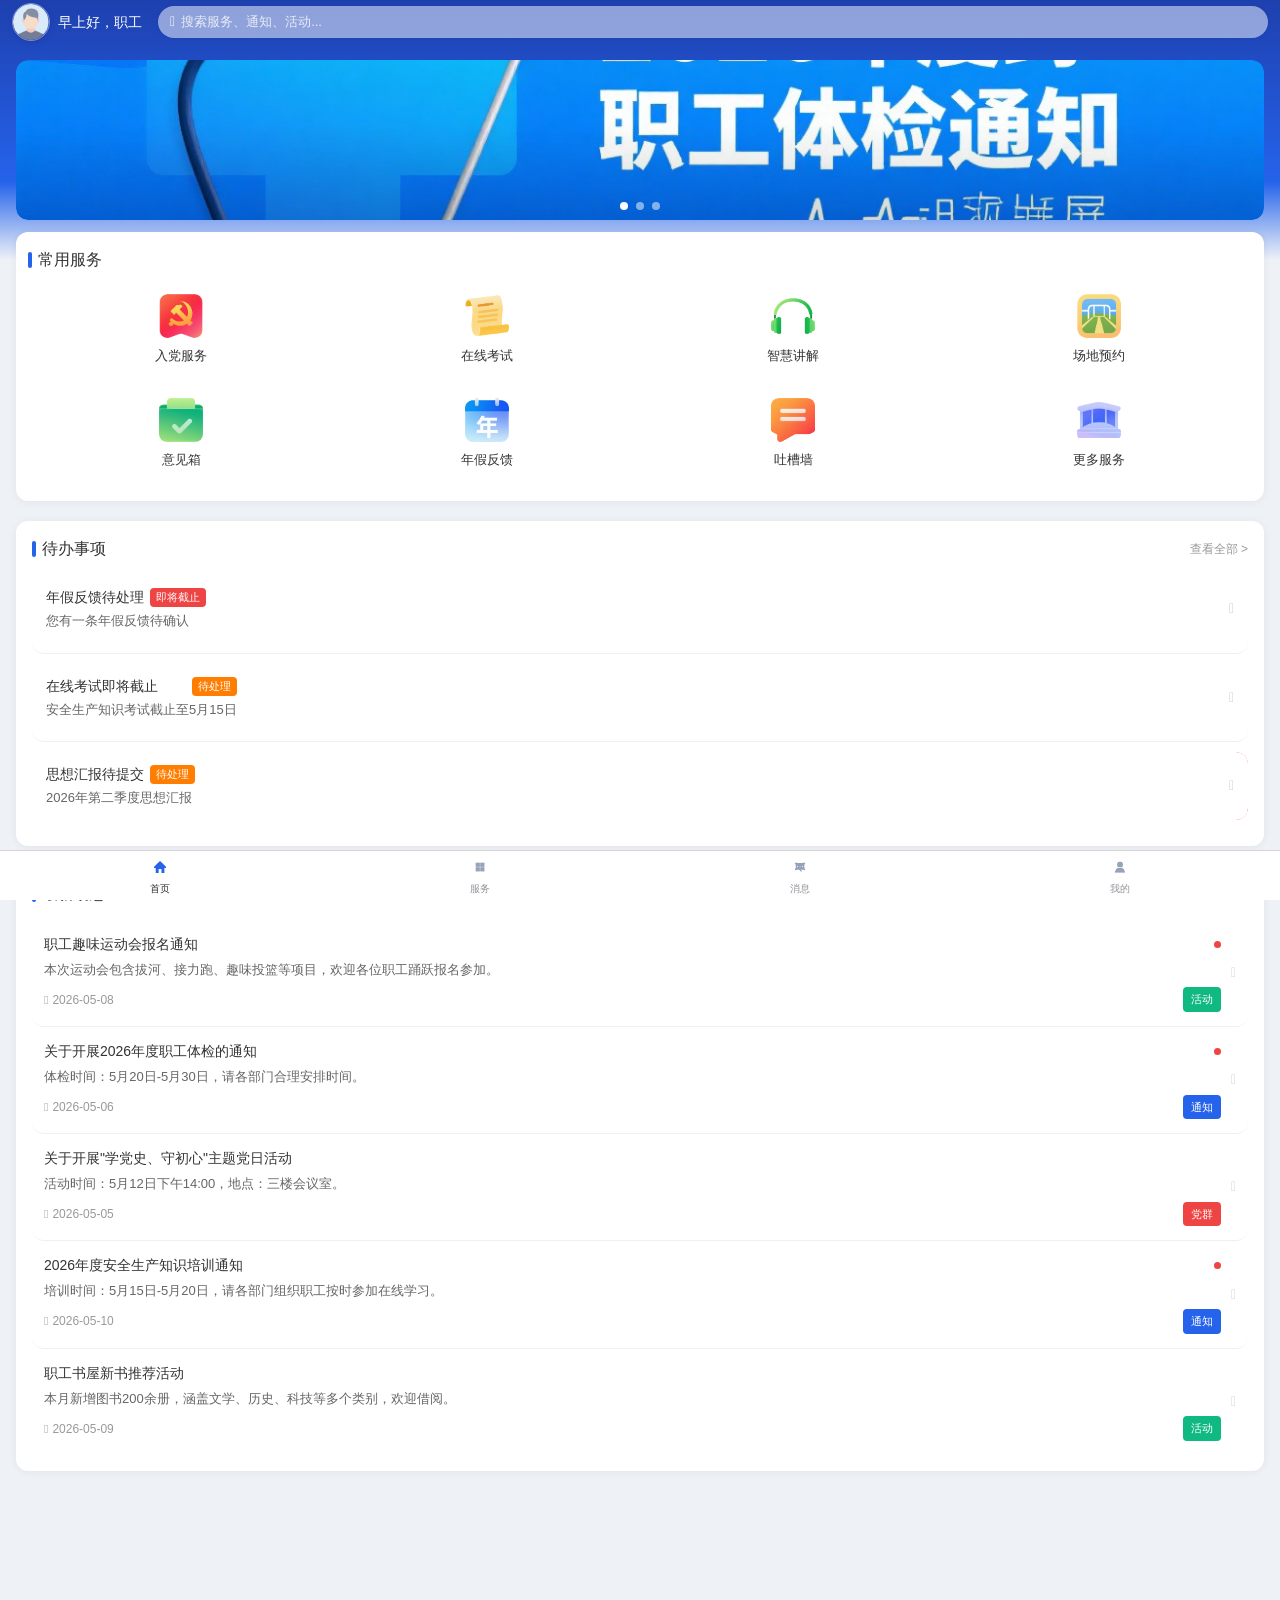
==== index.html @ 645318ae "Add files via upload" ====
<!DOCTYPE html>
<html lang="zh-CN">
  <head>
    <link rel="stylesheet" href="./assets/uni.381c2fe9.css">

    <meta charset="UTF-8" />
    <meta name="viewport" content="width=device-width, initial-scale=1.0, maximum-scale=1.0, minimum-scale=1.0, user-scalable=no, viewport-fit=cover" />
    <title>工会智慧服务</title>
    <!--preload-links-->
    <!--app-context-->
    <script type="module" crossorigin src="./assets/index-ma3lg99u.js"></script>
    <link rel="stylesheet" crossorigin href="./assets/index-DPp4kumY.css">
  </head>
  <body>
    <div id="app"><!--app-html--></div>
  </body>
</html>
---- assets/uni.381c2fe9.css ----
uni-button{position:relative;display:block;margin-left:auto;margin-right:auto;padding-left:14px;padding-right:14px;box-sizing:border-box;font-size:18px;text-align:center;text-decoration:none;line-height:2.55555556;border-radius:5px;-webkit-tap-highlight-color:transparent;overflow:hidden;color:#000;background-color:#f8f8f8;cursor:pointer}uni-button[hidden]{display:none!important}uni-button:after{content:" ";width:200%;height:200%;position:absolute;top:0;left:0;border:1px solid rgba(0,0,0,.2);transform:scale(.5);transform-origin:0 0;box-sizing:border-box;border-radius:10px}uni-button[native]{padding-left:0;padding-right:0}uni-button[native] .uni-button-cover-view-wrapper{border:inherit;border-color:inherit;border-radius:inherit;background-color:inherit}uni-button[native] .uni-button-cover-view-inner{padding-left:14px;padding-right:14px}uni-button uni-cover-view{line-height:inherit;white-space:inherit}uni-button[type=default]{color:#000;background-color:#f8f8f8}uni-button[type=primary]{color:#fff;background-color:#007aff}uni-button[type=warn]{color:#fff;background-color:#e64340}uni-button[disabled]{color:rgba(255,255,255,.6);cursor:not-allowed}uni-button[disabled][type=default],uni-button[disabled]:not([type]){color:rgba(0,0,0,.3);background-color:#f7f7f7}uni-button[disabled][type=primary]{background-color:rgba(0,122,255,.6)}uni-button[disabled][type=warn]{background-color:#ec8b89}uni-button[type=primary][plain]{color:#007aff;border:1px solid #007aff;background-color:transparent}uni-button[type=primary][plain][disabled]{color:rgba(0,0,0,.2);border-color:rgba(0,0,0,.2)}uni-button[type=primary][plain]:after{border-width:0}uni-button[type=default][plain]{color:#353535;border:1px solid #353535;background-color:transparent}uni-button[type=default][plain][disabled]{color:rgba(0,0,0,.2);border-color:rgba(0,0,0,.2)}uni-button[type=default][plain]:after{border-width:0}uni-button[plain]{color:#353535;border:1px solid #353535;background-color:transparent}uni-button[plain][disabled]{color:rgba(0,0,0,.2);border-color:rgba(0,0,0,.2)}uni-button[plain]:after{border-width:0}uni-button[plain][native] .uni-button-cover-view-inner{padding:0}uni-button[type=warn][plain]{color:#e64340;border:1px solid #e64340;background-color:transparent}uni-button[type=warn][plain][disabled]{color:rgba(0,0,0,.2);border-color:rgba(0,0,0,.2)}uni-button[type=warn][plain]:after{border-width:0}uni-button[size=mini]{display:inline-block;line-height:2.3;font-size:13px;padding:0 1.34em}uni-button[size=mini][native]{padding:0}uni-button[size=mini][native] .uni-button-cover-view-inner{padding:0 1.34em}uni-button[loading]:not([disabled]){cursor:progress}uni-button[loading]:before{content:" ";display:inline-block;width:18px;height:18px;vertical-align:middle;animation:uni-loading 1s steps(12,end) infinite;background-size:100%}uni-button[loading][type=primary]{color:rgba(255,255,255,.6);background-color:#0062cc}uni-button[loading][type=primary][plain]{color:#007aff;background-color:transparent}uni-button[loading][type=default]{color:rgba(0,0,0,.6);background-color:#dedede}uni-button[loading][type=default][plain]{color:#353535;background-color:transparent}uni-button[loading][type=warn]{color:rgba(255,255,255,.6);background-color:#ce3c39}uni-button[loading][type=warn][plain]{color:#e64340;background-color:transparent}uni-button[loading][native]:before{content:none}.button-hover{color:rgba(0,0,0,.6);background-color:#dedede}.button-hover[plain]{color:rgba(53,53,53,.6);border-color:rgba(53,53,53,.6);background-color:transparent}.button-hover[type=primary]{color:rgba(255,255,255,.6);background-color:#0062cc}.button-hover[type=primary][plain]{color:rgba(0,122,255,.6);border-color:rgba(0,122,255,.6);background-color:transparent}.button-hover[type=default]{color:rgba(0,0,0,.6);background-color:#dedede}.button-hover[type=default][plain]{color:rgba(53,53,53,.6);border-color:rgba(53,53,53,.6);background-color:transparent}.button-hover[type=warn]{color:rgba(255,255,255,.6);background-color:#ce3c39}.button-hover[type=warn][plain]{color:rgba(230,67,64,.6);border-color:rgba(230,67,64,.6);background-color:transparent}uni-canvas{width:300px;height:150px;display:block;position:relative}uni-canvas>.uni-canvas-canvas{position:absolute;top:0;left:0;width:100%;height:100%}uni-checkbox{-webkit-tap-highlight-color:transparent;display:inline-block;cursor:pointer}uni-checkbox[hidden]{display:none}uni-checkbox[disabled]{cursor:not-allowed}.uni-checkbox-wrapper{display:inline-flex;align-items:center;vertical-align:middle}.uni-checkbox-input{margin-right:5px;-webkit-appearance:none;appearance:none;outline:0;border:1px solid #d1d1d1;background-color:#fff;border-radius:3px;width:22px;height:22px;position:relative}.uni-checkbox-input svg{color:#007aff;font-size:22px;position:absolute;top:50%;left:50%;transform:translate(-50%,-48%) scale(.73)}@media (hover: hover){uni-checkbox:not([disabled]) .uni-checkbox-input:hover{border-color:var(--HOVER-BD-COLOR, #007aff)!important}}.uni-checkbox-input.uni-checkbox-input-disabled{background-color:#e1e1e1}.uni-checkbox-input.uni-checkbox-input-disabled:before{color:#adadad}uni-checkbox-group{display:block}uni-image{width:320px;height:240px;display:inline-block;overflow:hidden;position:relative}uni-image[hidden]{display:none}uni-image>div{width:100%;height:100%;background-repeat:no-repeat}uni-image>img{-webkit-touch-callout:none;-webkit-user-select:none;user-select:none;display:block;position:absolute;top:0;left:0;width:100%;height:100%;opacity:0}uni-image>.uni-image-will-change{will-change:transform}uni-input{display:block;font-size:16px;line-height:1.4em;height:1.4em;min-height:1.4em;overflow:hidden}uni-input[hidden]{display:none}.uni-input-wrapper,.uni-input-placeholder,.uni-input-form,.uni-input-input{outline:none;border:none;padding:0;margin:0;text-decoration:inherit}.uni-input-wrapper,.uni-input-form{display:flex;position:relative;width:100%;height:100%;flex-direction:column;justify-content:center}.uni-input-placeholder,.uni-input-input{width:100%}.uni-input-placeholder{position:absolute;top:auto!important;left:0;color:gray;overflow:hidden;text-overflow:clip;white-space:pre;word-break:keep-all;pointer-events:none;line-height:inherit}.uni-input-input{position:relative;display:block;height:100%;background:none;color:inherit;opacity:1;font:inherit;line-height:inherit;letter-spacing:inherit;text-align:inherit;text-indent:inherit;text-transform:inherit;text-shadow:inherit}.uni-input-input[type=search]::-webkit-search-cancel-button,.uni-input-input[type=search]::-webkit-search-decoration{display:none}.uni-input-input::-webkit-outer-spin-button,.uni-input-input::-webkit-inner-spin-button{-webkit-appearance:none;appearance:none;margin:0}.uni-input-input[type=number]{-moz-appearance:textfield}.uni-input-input:disabled{-webkit-text-fill-color:currentcolor}uni-movable-area{display:block;position:relative;width:10px;height:10px}uni-movable-area[hidden]{display:none}uni-movable-view{display:inline-block;width:10px;height:10px;top:0;left:0;position:absolute;cursor:grab}uni-movable-view[hidden]{display:none}uni-picker-view-column{flex:1;position:relative;height:100%;overflow:hidden}uni-picker-view-column[hidden]{display:none}.uni-picker-view-group{height:100%;overflow:hidden}.uni-picker-view-mask{transform:translateZ(0)}.uni-picker-view-indicator,.uni-picker-view-mask{position:absolute;left:0;width:100%;z-index:3;pointer-events:none}.uni-picker-view-mask{top:0;height:100%;margin:0 auto;background-image:linear-gradient(180deg,rgba(255,255,255,.95),rgba(255,255,255,.6)),linear-gradient(0deg,rgba(255,255,255,.95),rgba(255,255,255,.6));background-position:top,bottom;background-size:100% 102px;background-repeat:no-repeat;transform:translateZ(0)}.uni-picker-view-indicator{height:34px;top:50%;transform:translateY(-50%)}.uni-picker-view-content{position:absolute;top:0;left:0;width:100%;will-change:transform;padding:102px 0;cursor:pointer}.uni-picker-view-content>*{height:var(--picker-view-column-indicator-height);overflow:hidden}.uni-picker-view-indicator:before{top:0;border-top:1px solid #e5e5e5;transform-origin:0 0;transform:scaleY(.5)}.uni-picker-view-indicator:after{bottom:0;border-bottom:1px solid #e5e5e5;transform-origin:0 100%;transform:scaleY(.5)}.uni-picker-view-indicator:after,.uni-picker-view-indicator:before{content:" ";position:absolute;left:0;right:0;height:1px;color:#e5e5e5}uni-picker-view{display:block}.uni-picker-view-wrapper{display:flex;position:relative;overflow:hidden;height:100%}uni-picker-view[hidden]{display:none}.uni-scroll-view-refresher{position:relative;overflow:hidden;flex-shrink:0}.uni-scroll-view-refresher-container{position:absolute;width:100%;bottom:0;display:flex;flex-direction:column-reverse}.uni-scroll-view-refresh{position:absolute;top:0;left:0;right:0;bottom:0;display:flex;flex-direction:row;justify-content:center;align-items:center}.uni-scroll-view-refresh-inner{display:flex;align-items:center;justify-content:center;line-height:0;width:40px;height:40px;border-radius:50%;background-color:#fff;box-shadow:0 1px 6px rgba(0,0,0,.118),0 1px 4px rgba(0,0,0,.118)}.uni-scroll-view-refresh__spinner{transform-origin:center center;animation:uni-scroll-view-refresh-rotate 2s linear infinite}.uni-scroll-view-refresh__spinner>circle{stroke:currentColor;stroke-linecap:round;animation:uni-scroll-view-refresh-dash 2s linear infinite}@keyframes uni-scroll-view-refresh-rotate{0%{transform:rotate(0)}to{transform:rotate(360deg)}}@keyframes uni-scroll-view-refresh-dash{0%{stroke-dasharray:1,200;stroke-dashoffset:0}50%{stroke-dasharray:89,200;stroke-dashoffset:-35px}to{stroke-dasharray:89,200;stroke-dashoffset:-124px}}@keyframes once-show{0%{top:0}}uni-resize-sensor,uni-resize-sensor>div{position:absolute;left:0;top:0;right:0;bottom:0;overflow:hidden}uni-resize-sensor{display:block;z-index:-1;visibility:hidden;animation:once-show 1ms}uni-resize-sensor>div>div{position:absolute;left:0;top:0}uni-resize-sensor>div:first-child>div{width:100000px;height:100000px}uni-resize-sensor>div:last-child>div{width:200%;height:200%}uni-scroll-view{display:block;width:100%}uni-scroll-view[hidden]{display:none}.uni-scroll-view{position:relative;-webkit-overflow-scrolling:touch;width:100%;height:100%;max-height:inherit}.uni-scroll-view-scrollbar-hidden::-webkit-scrollbar{display:none}.uni-scroll-view-scrollbar-hidden{-moz-scrollbars:none;scrollbar-width:none}.uni-scroll-view-content{width:100%;height:100%}uni-slider{margin:10px 18px;padding:0;display:block}uni-slider[hidden]{display:none}uni-slider .uni-slider-wrapper{display:-webkit-flex;display:flex;-webkit-align-items:center;align-items:center;min-height:16px}uni-slider .uni-slider-tap-area{-webkit-flex:1;flex:1;padding:8px 0}uni-slider .uni-slider-handle-wrapper{position:relative;height:2px;border-radius:5px;background-color:#e9e9e9;cursor:pointer;transition:background-color .3s ease;-webkit-tap-highlight-color:transparent}uni-slider .uni-slider-track{height:100%;border-radius:6px;background-color:#007aff;transition:background-color .3s ease}uni-slider .uni-slider-handle,uni-slider .uni-slider-thumb{position:absolute;left:50%;top:50%;cursor:pointer;border-radius:50%;transition:border-color .3s ease}uni-slider .uni-slider-handle{width:28px;height:28px;margin-top:-14px;margin-left:-14px;background-color:transparent;z-index:3;cursor:grab}uni-slider .uni-slider-thumb{z-index:2;box-shadow:0 0 4px rgba(0,0,0,.2)}uni-slider .uni-slider-step{position:absolute;width:100%;height:2px;background:transparent;z-index:1}uni-slider .uni-slider-value{width:3ch;color:#888;font-size:14px;margin-left:1em}uni-slider .uni-slider-disabled .uni-slider-track{background-color:#ccc}uni-slider .uni-slider-disabled .uni-slider-thumb{background-color:#fff;border-color:#ccc}uni-swiper-item{display:block;overflow:hidden;will-change:transform;position:absolute;width:100%;height:100%;cursor:grab}uni-swiper-item[hidden]{display:none}uni-swiper{display:block;height:150px}uni-swiper[hidden]{display:none}.uni-swiper-wrapper{overflow:hidden;position:relative;width:100%;height:100%;transform:translateZ(0)}.uni-swiper-slides{position:absolute;left:0;top:0;right:0;bottom:0}.uni-swiper-slide-frame{position:absolute;left:0;top:0;width:100%;height:100%;will-change:transform}.uni-swiper-dots{position:absolute;font-size:0}.uni-swiper-dots-horizontal{left:50%;bottom:10px;text-align:center;white-space:nowrap;transform:translate(-50%)}.uni-swiper-dots-horizontal .uni-swiper-dot{margin-right:8px}.uni-swiper-dots-horizontal .uni-swiper-dot:last-child{margin-right:0}.uni-swiper-dots-vertical{right:10px;top:50%;text-align:right;transform:translateY(-50%)}.uni-swiper-dots-vertical .uni-swiper-dot{display:block;margin-bottom:9px}.uni-swiper-dots-vertical .uni-swiper-dot:last-child{margin-bottom:0}.uni-swiper-dot{display:inline-block;width:8px;height:8px;cursor:pointer;transition-property:background-color;transition-timing-function:ease;background:rgba(0,0,0,.3);border-radius:50%}.uni-swiper-dot-active{background-color:#000}.uni-swiper-navigation{width:26px;height:26px;cursor:pointer;position:absolute;top:50%;margin-top:-13px;display:flex;align-items:center;transition:all .2s;border-radius:50%;opacity:1}.uni-swiper-navigation-disabled{opacity:.35;cursor:not-allowed}.uni-swiper-navigation-hide{opacity:0;cursor:auto;pointer-events:none}.uni-swiper-navigation-prev{left:10px}.uni-swiper-navigation-prev svg{margin-left:-1px;left:10px}.uni-swiper-navigation-prev.uni-swiper-navigation-vertical{top:18px;left:50%;margin-left:-13px}.uni-swiper-navigation-prev.uni-swiper-navigation-vertical svg{transform:rotate(90deg);margin-left:auto;margin-top:-2px}.uni-swiper-navigation-next{right:10px}.uni-swiper-navigation-next svg{transform:rotate(180deg)}.uni-swiper-navigation-next.uni-swiper-navigation-vertical{top:auto;bottom:5px;left:50%;margin-left:-13px}.uni-swiper-navigation-next.uni-swiper-navigation-vertical svg{margin-top:2px;transform:rotate(270deg)}uni-text[selectable]{cursor:auto;-webkit-user-select:text;user-select:text}uni-text{white-space:pre-line}uni-textarea{width:300px;height:150px;display:block;position:relative;font-size:16px;line-height:normal;white-space:pre-wrap;word-break:break-all}uni-textarea[hidden]{display:none}.uni-textarea-wrapper,.uni-textarea-placeholder,.uni-textarea-line,.uni-textarea-compute,.uni-textarea-textarea{outline:none;border:none;padding:0;margin:0;text-decoration:inherit}.uni-textarea-wrapper{display:block;position:relative;width:100%;height:100%;min-height:inherit;overflow-y:hidden}.uni-textarea-placeholder,.uni-textarea-line,.uni-textarea-compute,.uni-textarea-textarea{position:absolute;width:100%;height:100%;left:0;top:0;white-space:inherit;word-break:inherit}.uni-textarea-placeholder{color:gray;overflow:hidden}.uni-textarea-line,.uni-textarea-compute{visibility:hidden;height:auto}.uni-textarea-line{width:1em}.uni-textarea-textarea{resize:none;background:none;color:inherit;opacity:1;font:inherit;line-height:inherit;letter-spacing:inherit;text-align:inherit;text-indent:inherit;text-transform:inherit;text-shadow:inherit}.uni-textarea-textarea-fix-margin{width:auto;right:0;margin:0 -3px}.uni-textarea-textarea:disabled{-webkit-text-fill-color:currentcolor}uni-view{display:block}uni-view[hidden]{display:none}uni-actionsheet{display:block;box-sizing:border-box}.uni-actionsheet{position:fixed;left:6px;right:6px;bottom:6px;transform:translateY(100%);backface-visibility:hidden;z-index:999;visibility:hidden;transition:transform .3s,visibility .3s}.uni-actionsheet.uni-actionsheet_toggle{visibility:visible;transform:translate(0)}.uni-actionsheet *{box-sizing:border-box}.uni-actionsheet__menu,.uni-actionsheet__action{border-radius:5px;background-color:#fcfcfd}.uni-actionsheet__action{margin-top:6px}.uni-actionsheet__cell,.uni-actionsheet__title{position:relative;padding:10px 6px;text-align:center;font-size:18px;text-overflow:ellipsis;overflow:hidden;cursor:pointer}.uni-actionsheet__title{position:absolute;top:0;right:0;left:0;z-index:1;color:var(--UI-FG);background-color:#fff;border-radius:5px 5px 0 0;border-bottom:1px solid #e5e5e5}.uni-actionsheet__cell:before{content:" ";position:absolute;left:0;top:0;right:0;height:1px;border-top:1px solid #e5e5e5;color:#e5e5e5;transform-origin:0 0;transform:scaleY(.5)}.uni-actionsheet__cell:active{background-color:#ececec}.uni-actionsheet__cell:first-child:before{display:none}@media screen and (min-width: 500px) and (min-height: 500px){.uni-mask.uni-actionsheet__mask{background:none}.uni-actionsheet{width:300px;left:50%;right:auto;top:50%;bottom:auto;transform:translate(-50%,-50%);opacity:0;transition:opacity .3s,visibility .3s}.uni-actionsheet.uni-actionsheet_toggle{opacity:1;transform:translate(-50%,-50%)}.uni-actionsheet__menu{box-shadow:0 0 20px 5px rgba(0,0,0,.3)}.uni-actionsheet__action{display:none}}uni-modal{position:fixed;top:0;right:0;bottom:0;left:0;z-index:999;display:block;box-sizing:border-box}.uni-modal{position:fixed;z-index:999;width:80%;max-width:300px;top:50%;left:50%;transform:translate(-50%,-50%);background-color:#fff;text-align:center;border-radius:3px;overflow:hidden}.uni-modal *{box-sizing:border-box}.uni-modal__hd{padding:1em 1.6em .3em}.uni-modal__title{font-weight:400;font-size:18px;word-wrap:break-word;word-break:break-all;white-space:pre-wrap;overflow:hidden;text-overflow:ellipsis;display:-webkit-box;-webkit-line-clamp:2;-webkit-box-orient:vertical}.uni-modal__bd{padding:1.3em 1.6em;min-height:40px;font-size:15px;line-height:1.4;word-wrap:break-word;word-break:break-all;white-space:pre-wrap;color:#999;max-height:400px;overflow-x:hidden;overflow-y:auto}.uni-modal__textarea{resize:none;border:0;margin:0;width:90%;padding:10px;font-size:20px;outline:none;border:none;background-color:#eee;text-decoration:inherit}.uni-modal__ft{position:relative;line-height:48px;font-size:18px;display:flex}.uni-modal__ft:after{content:" ";position:absolute;left:0;top:0;right:0;height:1px;border-top:1px solid #d5d5d6;color:#d5d5d6;transform-origin:0 0;transform:scaleY(.5)}.uni-modal__btn{display:block;flex:1;color:#3cc51f;text-decoration:none;-webkit-tap-highlight-color:rgba(0,0,0,0);position:relative;cursor:pointer}.uni-modal__btn:active{background-color:#eee}.uni-modal__btn:after{content:" ";position:absolute;left:0;top:0;width:1px;bottom:0;border-left:1px solid #d5d5d6;color:#d5d5d6;transform-origin:0 0;transform:scaleX(.5)}.uni-modal__btn:first-child:after{display:none}.uni-modal__btn_default{color:#353535}.uni-modal__btn_primary{color:#007aff}uni-toast{position:fixed;top:0;right:0;bottom:0;left:0;z-index:999;display:block;box-sizing:border-box;pointer-events:none;font-size:16px}.uni-sample-toast{position:fixed;z-index:999;top:50%;left:50%;transform:translate(-50%,-50%);text-align:center;max-width:80%}.uni-simple-toast__text{display:inline-block;vertical-align:middle;color:#fff;background-color:rgba(17,17,17,.7);padding:10px 20px;border-radius:5px;font-size:13px;text-align:center;max-width:100%;word-break:break-all;white-space:normal}uni-toast .uni-mask{pointer-events:auto}.uni-toast{position:fixed;z-index:999;width:8em;top:50%;left:50%;transform:translate(-50%,-50%);background:rgba(17,17,17,.7);text-align:center;border-radius:5px;color:#fff}.uni-toast *{box-sizing:border-box}.uni-toast__icon{margin:20px 0 0;width:38px!important;height:38px!important;vertical-align:baseline!important}.uni-icon_toast{margin:15px 0 0}.uni-icon_toast.uni-icon-success-no-circle:before{color:#fff;font-size:55px}.uni-icon_toast.uni-loading{margin:20px 0 0;width:38px;height:38px;vertical-align:baseline}.uni-toast__content{margin:0 0 15px}uni-cover-view{display:block;line-height:1.2;overflow:hidden;white-space:nowrap;pointer-events:auto}uni-cover-view[hidden]{display:none}uni-cover-view .uni-cover-view{width:100%;height:100%;text-overflow:inherit;overflow:hidden;white-space:inherit;-webkit-align-items:inherit;align-items:inherit;-webkit-justify-content:inherit;justify-content:inherit;-webkit-flex-direction:inherit;flex-direction:inherit;-webkit-flex-wrap:inherit;flex-wrap:inherit;display:inherit;overflow:inherit}uni-video{width:300px;height:225px;display:inline-block;line-height:0;overflow:hidden;position:relative}uni-video[hidden]{display:none}.uni-video-container{width:100%;height:100%;background-color:#000;display:inline-block;position:absolute;top:0;left:0;overflow:hidden;object-position:inherit}.uni-video-container.uni-video-type-fullscreen{position:fixed;z-index:999}.uni-video-video{width:100%;height:100%;object-position:inherit}.uni-video-cover{position:absolute;top:0;left:0;bottom:0;width:100%;display:flex;flex-direction:column;justify-content:center;align-items:center;background-color:rgba(1,1,1,.5);z-index:1}.uni-video-slots{position:absolute;left:0;top:0;width:100%;height:100%;overflow:hidden;pointer-events:none}.uni-video-cover-play-button{width:75px;height:75px;line-height:75px;font-size:56px;color:rgba(255,255,255,.5);cursor:pointer}.uni-video-cover-play-button:after{content:"\ea24"}.uni-video-cover-duration{color:#fff;font-size:16px;line-height:1;margin-top:10px}.uni-video-bar{height:44px;background-image:linear-gradient(-180deg,transparent,rgba(0,0,0,.5));overflow:hidden;position:absolute;bottom:0;right:0;display:flex;align-items:center;padding:0 16px;z-index:0;transform:translateZ(0)}.uni-video-bar.uni-video-bar-full{left:0}.uni-video-controls{display:flex;flex-grow:1;margin:0 8.5px;align-items:center}.uni-video-control-button{width:17px;height:17px;line-height:17px;padding:0 16px 0 0;margin-left:-6px;margin-right:-6px;box-sizing:content-box;cursor:pointer}.uni-video-control-button:after{content:"";display:block;width:100%;height:100%;color:rgba(255,255,255,.5)}.uni-video-control-button.uni-video-control-button-play:after{content:"\ea24"}.uni-video-control-button.uni-video-control-button-pause:after{content:"\ea25"}.uni-video-current-time,.uni-video-duration{height:15px;line-height:15px;font-size:14px;color:rgba(255,255,255,.5)}.uni-video-progress-container{flex-grow:2;position:relative}.uni-video-progress{height:4px;margin:21px 12px;border-radius:20px;position:relative;cursor:pointer;display:flex;align-items:center}.uni-video-progress.uni-video-progress-progressing{height:8px}.uni-video-progress .uni-video-progress-played{background-color:#fff;border-top-left-radius:20px;border-bottom-left-radius:20px}.uni-video-progress-played,.uni-video-progress-buffered{position:absolute;left:0;top:0;width:0;height:100%;background-color:rgba(255,255,255,.3)}.uni-video-progress-buffered{border-top-right-radius:20px;border-bottom-right-radius:20px}.uni-video-ball{width:8px;height:8px;padding:14px;position:absolute;box-sizing:content-box;left:0%;margin-left:-16px}.uni-video-ball.uni-video-ball-progressing{width:16px;height:16px}.uni-video-inner{width:100%;height:100%;background-color:#fff;border-radius:50%;box-shadow:0 0 2px #ccc}.uni-video-danmu-button{width:24px;height:24px;line-height:24px;font-size:24px;white-space:nowrap;border-radius:5px;margin:0 2px;cursor:pointer;color:rgba(255,255,255,.5)}.uni-video-danmu-button:after{content:"\ea26"}.uni-video-danmu-button.uni-video-danmu-button-active:after{content:"\ea27"}.uni-video-fullscreen{width:32px;height:32px;line-height:32px;font-size:18px;color:rgba(255,255,255,.5);box-sizing:content-box;cursor:pointer}.uni-video-fullscreen:after{content:"\ea29"}.uni-video-fullscreen.uni-video-type-fullscreen:after{content:"\ea28"}.uni-video-danmu{position:absolute;top:0;left:0;bottom:0;width:100%;margin-top:14px;margin-bottom:44px;font-size:14px;line-height:14px;overflow:visible}.uni-video-danmu-item{line-height:1;position:absolute;color:#fff;white-space:nowrap;left:100%;transform:translate(0);transition-property:left,transform;transition-duration:3s;transition-timing-function:linear}.uni-video-toast{pointer-events:none;position:absolute;left:50%;top:50%;transform:translate(-50%,-50%);border-radius:5px;background-color:rgba(255,255,255,.6);color:#000;display:none}.uni-video-toast.uni-video-toast-progress{display:block;background-color:rgba(0,0,0,.5);color:rgba(255,255,255,.6);font-size:24px;line-height:18px;padding:6px}.uni-video-toast.uni-video-toast-progress .uni-video-toast-title-current-time{color:rgba(255,255,255,.9)}@font-face{font-family:uni-video-icon;src:url([data-uri]) format("truetype")}.uni-video-icon{font-family:uni-video-icon;text-align:center}.uni-video-loading{position:absolute;top:0;bottom:0;left:0;right:0;pointer-events:none}.uni-video-toast-container{position:relative;display:flex;flex-direction:row;align-items:center;width:22%;min-width:100px;max-width:200px;height:30px;max-height:30px;min-height:6px;background-color:rgba(0,0,0,.4);box-shadow:0 0 2px #ccc;margin:5px auto 0;border-radius:30px;overflow:hidden;transition-property:height;transition-duration:.2s;transition-timing-function:ease-in-out;opacity:.6}.uni-video-toast-container.uni-video-toast-container-thin{height:6px}.uni-video-toast-container-thin .uni-video-toast-icon{display:none}.uni-video-toast-icon{font-size:20px;position:absolute;left:10px;color:#222;z-index:1}.uni-video-toast-draw{height:100%;background-color:#fff}uni-web-view{display:flex}uni-web-view.uni-webview--fullscreen{position:absolute;left:0;right:0;top:0;bottom:0}uni-web-view.uni-webview{flex:1}uni-web-view.uni-webview>iframe{width:100%;height:100%;border:none}
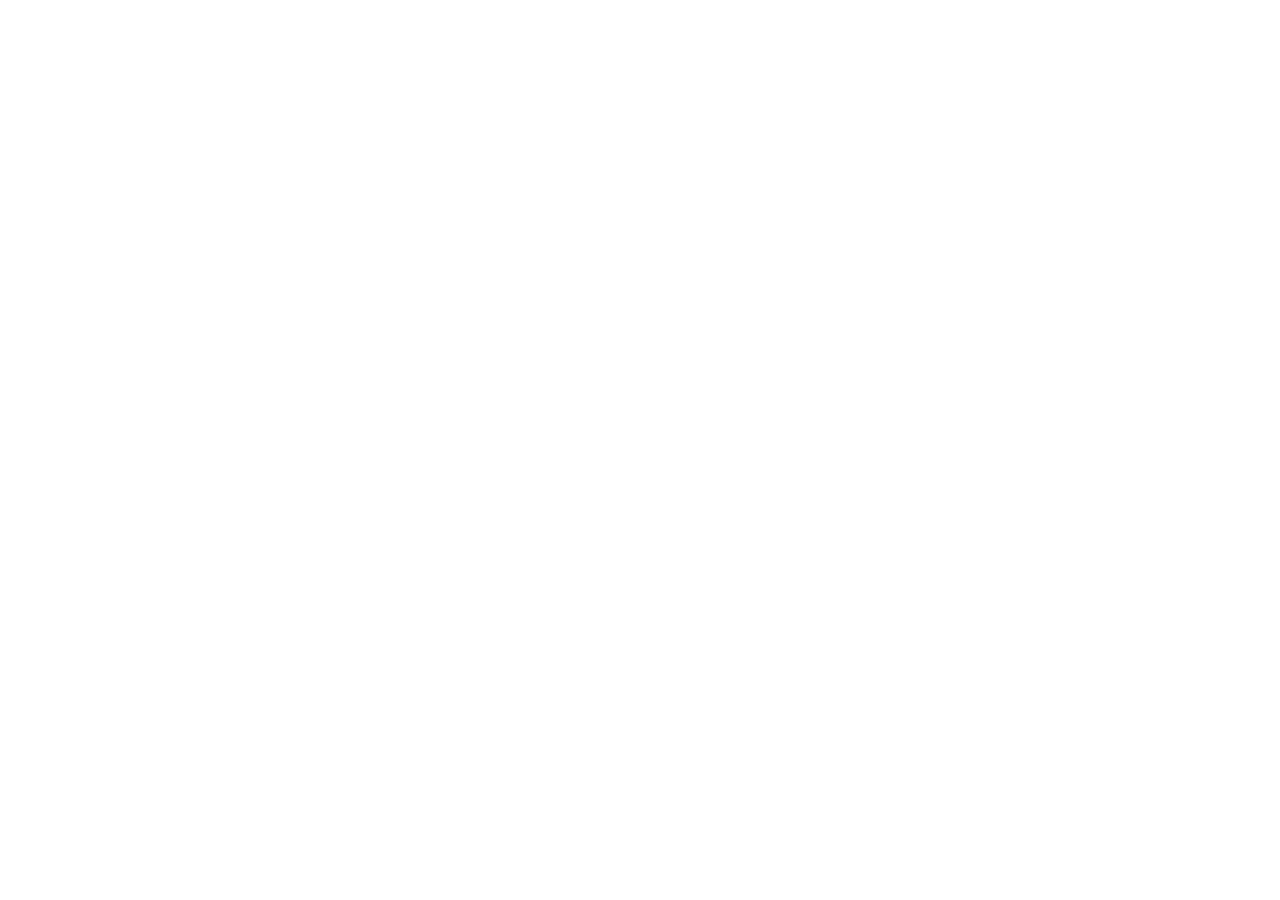
==== commit 61924501: "Add files via upload" ====
--- a/index.html
+++ b/index.html
@@ -1,15 +1,15 @@
 <!DOCTYPE html>
 <html lang="zh-CN">
   <head>
-    <link rel="stylesheet" href="./assets/uni.381c2fe9.css">
+    <link rel="stylesheet" href="/union-smart-service/assets/uni.381c2fe9.css">
 
     <meta charset="UTF-8" />
     <meta name="viewport" content="width=device-width, initial-scale=1.0, maximum-scale=1.0, minimum-scale=1.0, user-scalable=no, viewport-fit=cover" />
     <title>工会智慧服务</title>
     <!--preload-links-->
     <!--app-context-->
-    <script type="module" crossorigin src="./assets/index-ma3lg99u.js"></script>
-    <link rel="stylesheet" crossorigin href="./assets/index-DPp4kumY.css">
+    <script type="module" crossorigin src="/union-smart-service/assets/index-DxJQyrUQ.js"></script>
+    <link rel="stylesheet" crossorigin href="/union-smart-service/assets/index-DPp4kumY.css">
   </head>
   <body>
     <div id="app"><!--app-html--></div>
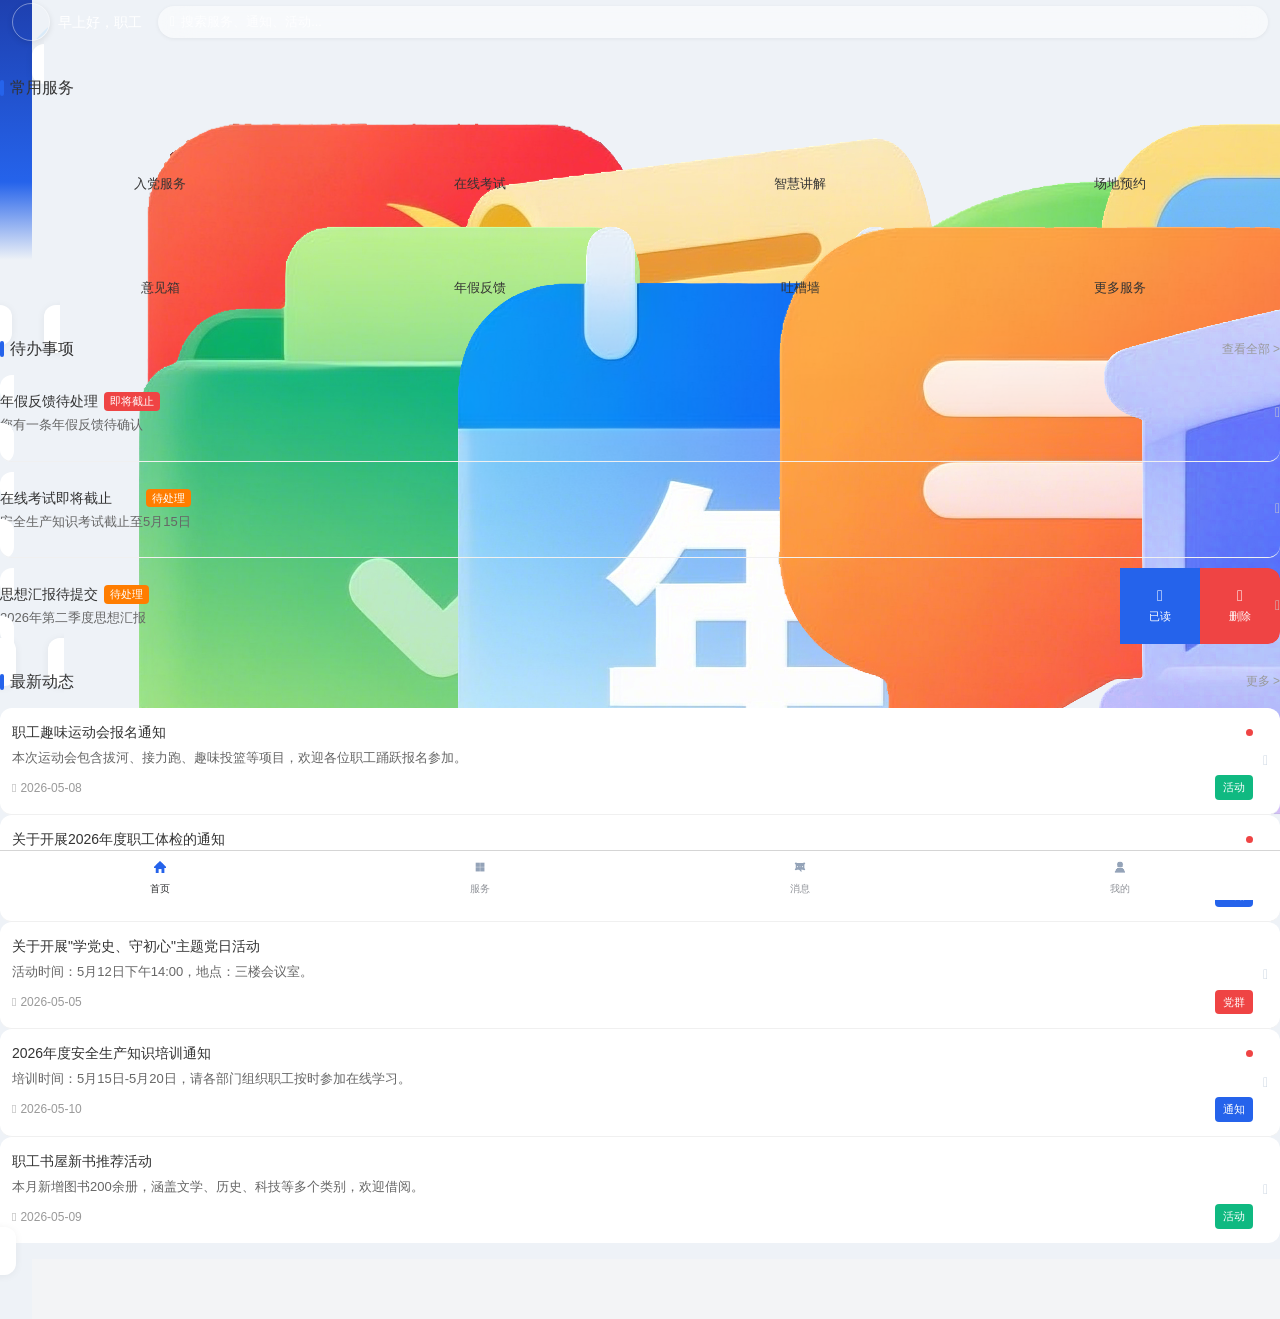
==== commit 6ebe026a: "Add files via upload" ====
--- a/index.html
+++ b/index.html
@@ -1,15 +1,32 @@
 <!DOCTYPE html>
 <html lang="zh-CN">
   <head>
-    <link rel="stylesheet" href="/union-smart-service/assets/uni.381c2fe9.css">
+    <link rel="stylesheet" href="./assets/uni.381c2fe9.css">
 
     <meta charset="UTF-8" />
     <meta name="viewport" content="width=device-width, initial-scale=1.0, maximum-scale=1.0, minimum-scale=1.0, user-scalable=no, viewport-fit=cover" />
     <title>工会智慧服务</title>
     <!--preload-links-->
     <!--app-context-->
-    <script type="module" crossorigin src="/union-smart-service/assets/index-DxJQyrUQ.js"></script>
-    <link rel="stylesheet" crossorigin href="/union-smart-service/assets/index-DPp4kumY.css">
+    <script type="module" crossorigin src="./assets/index-ma3lg99u.js"></script>
+    <link rel="stylesheet" crossorigin href="./assets/index-DPp4kumY.css">
+    <script>
+      // 处理 GitHub Pages 重定向
+      (function() {
+        var search = window.location.search;
+        var match = search.match(/[?&]redirect=([^&]+)/);
+        if (match) {
+          var redirectPath = decodeURIComponent(match[1]);
+          // 移除 redirect 参数，保留其他参数
+          var newSearch = search.replace(/[?&]redirect=[^&]+/, '').replace(/^\?/, '');
+          if (newSearch) {
+            redirectPath += '?' + newSearch;
+          }
+          // 使用 history.replaceState 更新 URL，不刷新页面
+          window.history.replaceState({}, '', redirectPath);
+        }
+      })();
+    </script>
   </head>
   <body>
     <div id="app"><!--app-html--></div>
--- a/assets/index-DPp4kumY.css
+++ b/assets/index-DPp4kumY.css
@@ -0,0 +1 @@
+*{margin:0;-webkit-tap-highlight-color:transparent}html,body{-webkit-user-select:none;-moz-user-select:none;user-select:none;width:100%;height:100%}body{overflow-x:hidden;font-size:16px}uni-app,uni-page,uni-page-wrapper,uni-page-body{display:block;box-sizing:border-box;width:100%}uni-page-wrapper{position:relative}#app,uni-app,uni-page,uni-page-wrapper{height:100%}.uni-mask{position:fixed;z-index:999;top:0;right:0;left:0;bottom:0;background:rgba(0,0,0,.5)}.uni-fade-enter-active,.uni-fade-leave-active{transition-duration:.25s;transition-property:opacity;transition-timing-function:ease}.uni-fade-enter-from,.uni-fade-leave-active{opacity:0}.uni-loading,uni-button[loading]:before{background-color:transparent;background-image:url(data:image/svg+xml;base64,\ [base64]);background-repeat:no-repeat}.uni-loading{width:20px;height:20px;display:inline-block;vertical-align:middle;animation:uni-loading 1s steps(12,end) infinite;background-size:100%}@keyframes uni-loading{0%{transform:rotate3d(0,0,1,0)}to{transform:rotate3d(0,0,1,360deg)}}html{--primary-color: #007aff;--UI-BG: #fff;--UI-BG-1: #f7f7f7;--UI-BG-2: #fff;--UI-BG-3: #f7f7f7;--UI-BG-4: #4c4c4c;--UI-BG-5: #fff;--UI-FG: #000;--UI-FG-0: rgba(0, 0, 0, .9);--UI-FG-HALF: rgba(0, 0, 0, .9);--UI-FG-1: rgba(0, 0, 0, .5);--UI-FG-2: rgba(0, 0, 0, .3);--UI-FG-3: rgba(0, 0, 0, .1)}uni-page[data-type] uni-page-body{background-color:transparent}body:after{position:fixed;content:"";left:-1000px;top:-1000px;animation:shadow-preload .1s;animation-delay:3s}@keyframes shadow-preload{0%{background-image:url(https://cdn.dcloud.net.cn/img/shadow-grey.png)}to{background-image:url(https://cdn.dcloud.net.cn/img/shadow-grey.png)}}.uni-async-error{position:absolute;left:0;right:0;top:0;bottom:0;color:#999;padding:100px 10px;text-align:center}.uni-async-loading{box-sizing:border-box;width:100%;padding:50px;text-align:center}.uni-async-loading .uni-loading{width:30px;height:30px}uni-page-head{display:block;box-sizing:border-box}.uni-page-head{position:fixed;left:var(--window-left);right:var(--window-right);height:44px;height:calc(44px + constant(safe-area-inset-top));height:calc(44px + env(safe-area-inset-top));padding:7px 3px;padding-top:calc(7px + constant(safe-area-inset-top));padding-top:calc(7px + env(safe-area-inset-top));display:flex;overflow:hidden;justify-content:space-between;box-sizing:border-box;z-index:998;color:#fff;background-color:#000;transition-property:all}.uni-page-head *{box-sizing:border-box}.uni-page-head .uni-btn-icon{overflow:hidden;min-width:1em;font-style:normal}.uni-page-head-titlePenetrate,.uni-page-head-titlePenetrate .uni-page-head-bd,.uni-page-head-titlePenetrate .uni-page-head-bd *{pointer-events:none}.uni-page-head-titlePenetrate *{pointer-events:auto}.uni-page-head.uni-page-head-transparent .uni-page-head-ft>div{justify-content:center}.uni-page-head~.uni-placeholder{width:100%;height:44px;height:calc(44px + constant(safe-area-inset-top));height:calc(44px + env(safe-area-inset-top))}.uni-placeholder-titlePenetrate{pointer-events:none}.uni-page-head-hd{display:flex;align-items:center;font-size:16px}.uni-page-head-bd{position:absolute;left:70px;right:70px;min-width:0;-webkit-user-select:auto;-moz-user-select:auto;user-select:auto}.uni-page-head-btn{position:relative;width:auto;margin:0 2px;word-break:keep-all;white-space:pre;cursor:pointer;font-size:0px}.uni-page-head-transparent .uni-page-head-btn{display:flex;align-items:center;width:32px;height:32px;border-radius:50%;background-color:rgba(0,0,0,.5)}.uni-page-head-btn-red-dot:after{content:attr(badge-text);position:absolute;right:0;top:0;background-color:red;color:#fff;width:18px;height:18px;line-height:18px;border-radius:18px;overflow:hidden;transform:scale(.5) translate(40%,-40%);transform-origin:100% 0}.uni-page-head-btn-red-dot[badge-text]:after{font-size:12px;width:auto;min-width:18px;max-width:42px;text-align:center;padding:0 3px;transform:scale(.7) translate(40%,-40%)}.uni-page-head-btn-select svg{vertical-align:middle;margin-left:2px;transform:rotate(270deg) scale(.8)}.uni-page-head-search{position:relative;display:flex;flex:1;margin:0 2px;line-height:30px;font-size:15px}.uni-page-head-search-input{width:100%;height:100%;padding-left:34px;text-align:left}.uni-page-head-search-input .uni-input-input:disabled{pointer-events:none}.uni-page-head-search-placeholder{position:absolute;max-width:100%;height:100%;padding-left:34px;overflow:hidden;word-break:keep-all;white-space:pre}.uni-page-head-search-placeholder-right{right:0}.uni-page-head-search-placeholder-center{left:50%;transform:translate(-50%)}.uni-page-head-search-icon{position:absolute;top:0;left:2px;width:30px;height:30px;display:flex;justify-content:center;align-items:center}.uni-page-head-ft{display:flex;align-items:center;flex-direction:row-reverse;font-size:13px}.uni-page-head__title{font-weight:700;font-size:16px;line-height:30px;text-align:center;overflow:hidden;white-space:nowrap;text-overflow:ellipsis}.uni-page-head__title .uni-loading{width:16px;height:16px;margin-top:-3px}.uni-page-head__title .uni-page-head__title_image{width:auto;height:26px;vertical-align:middle}.uni-page-head-shadow{overflow:visible}.uni-page-head-shadow:after{content:"";position:absolute;left:0;right:0;top:100%;height:5px;background-size:100% 100%}uni-page-head[uni-page-head-type=default]~uni-page-wrapper{height:calc(100% - 44px);height:calc(100% - 44px - constant(safe-area-inset-top));height:calc(100% - 44px - env(safe-area-inset-top))}.uni-page-head-shadow-grey:after{background-image:url(https://cdn.dcloud.net.cn/img/shadow-grey.png)}.uni-page-head-shadow-blue:after{background-image:url(https://cdn.dcloud.net.cn/img/shadow-blue.png)}.uni-page-head-shadow-green:after{background-image:url(https://cdn.dcloud.net.cn/img/shadow-green.png)}.uni-page-head-shadow-orange:after{background-image:url(https://cdn.dcloud.net.cn/img/shadow-orange.png)}.uni-page-head-shadow-red:after{background-image:url(https://cdn.dcloud.net.cn/img/shadow-red.png)}.uni-page-head-shadow-yellow:after{background-image:url(https://cdn.dcloud.net.cn/img/shadow-yellow.png)}uni-tabbar{display:block;box-sizing:border-box;width:100%;z-index:998}.uni-tabbar{display:flex;z-index:998;box-sizing:border-box}.uni-tabbar-top,.uni-tabbar-bottom,.uni-tabbar-top .uni-tabbar,.uni-tabbar-bottom .uni-tabbar{position:fixed;left:var(--window-left);right:var(--window-right)}.uni-app--showlayout+.uni-tabbar-top,.uni-app--showlayout+.uni-tabbar-bottom,.uni-app--showlayout+.uni-tabbar-top .uni-tabbar,.uni-app--showlayout+.uni-tabbar-bottom .uni-tabbar{left:var(--window-margin);right:var(--window-margin)}.uni-tabbar-bottom .uni-tabbar{bottom:0;padding-bottom:0;padding-bottom:constant(safe-area-inset-bottom);padding-bottom:env(safe-area-inset-bottom)}.uni-tabbar~.uni-placeholder{width:100%;margin-bottom:0;margin-bottom:constant(safe-area-inset-bottom);margin-bottom:env(safe-area-inset-bottom)}.uni-tabbar *{box-sizing:border-box}.uni-tabbar__item{display:flex;justify-content:center;align-items:center;flex-direction:column;flex:1;font-size:0;text-align:center;-webkit-tap-highlight-color:rgba(0,0,0,0)}.uni-tabbar__bd{position:relative;display:flex;flex-direction:column;align-items:center;justify-content:center;cursor:pointer}.uni-tabbar__icon{position:relative;display:inline-block;margin-top:5px}.uni-tabbar__icon.uni-tabbar__icon__diff{margin-top:0;width:34px;height:34px}.uni-tabbar__icon img{width:100%;height:100%}.uni-tabbar__iconfont{font-family:UniTabbarIconFont}.uni-tabbar__label{position:relative;text-align:center;font-size:10px}.uni-tabbar-border{position:absolute;left:0;top:0;width:100%;height:1px;transform:scaleY(.5)}.uni-tabbar__reddot{position:absolute;top:2px;right:0;width:12px;height:12px;border-radius:50%;background-color:#f43530;color:#fff;transform:translate(40%)}.uni-tabbar__badge{width:auto;height:16px;line-height:16px;border-radius:16px;min-width:16px;padding:0 2px;font-size:12px;text-align:center;white-space:nowrap}.uni-tabbar__mid{display:flex;justify-content:center;position:absolute;bottom:0;background-size:100% 100%}.uni-app--showtabbar uni-page-wrapper{display:block;height:calc(100% - var(--tab-bar-height));height:calc(100% - var(--tab-bar-height) - constant(safe-area-inset-bottom));height:calc(100% - var(--tab-bar-height) - env(safe-area-inset-bottom))}uni-page[data-type] uni-page-wrapper{height:100%}.uni-app--showtabbar uni-page-wrapper:after{content:"";display:block;width:100%;height:var(--tab-bar-height);height:calc(var(--tab-bar-height) + constant(safe-area-inset-bottom));height:calc(var(--tab-bar-height) + env(safe-area-inset-bottom))}.uni-app--showtabbar uni-page-head[uni-page-head-type=default]~uni-page-wrapper{height:calc(100% - 44px - var(--tab-bar-height));height:calc(100% - 44px - constant(safe-area-inset-top) - var(--tab-bar-height) - constant(safe-area-inset-bottom));height:calc(100% - 44px - env(safe-area-inset-top) - var(--tab-bar-height) - env(safe-area-inset-bottom))}uni-page-refresh{position:absolute;top:0;width:100%;height:40px;display:block;box-sizing:border-box}.uni-page-refresh{position:absolute;top:-45px;left:50%;transform:translate3d(-50%,0,0);width:40px;height:40px;justify-content:center;align-items:center;background:#fff;border-radius:50%;box-shadow:0 1px 6px rgba(0,0,0,.118),0 1px 4px rgba(0,0,0,.118);display:none;z-index:997}.uni-page-refresh-inner{display:flex;align-items:center;justify-content:center;line-height:0;width:40px;height:40px;border-radius:50%}.uni-page-refresh--pulling .uni-page-refresh,.uni-page-refresh--aborting .uni-page-refresh,.uni-page-refresh--reached .uni-page-refresh,.uni-page-refresh--refreshing .uni-page-refresh,.uni-page-refresh--restoring .uni-page-refresh{display:flex}.uni-page-refresh--pulling .uni-page-refresh__spinner,.uni-page-refresh--aborting .uni-page-refresh__spinner,.uni-page-refresh--reached .uni-page-refresh__spinner,.uni-page-refresh--refreshing .uni-page-refresh__icon,.uni-page-refresh--restoring .uni-page-refresh__icon{display:none}.uni-page-refresh--refreshing .uni-page-refresh__spinner{transform-origin:center center;animation:uni-page-refresh-rotate 2s linear infinite}.uni-page-refresh--refreshing .uni-page-refresh__path{stroke-dasharray:1,200;stroke-dashoffset:0;stroke-linecap:round;animation:uni-page-refresh-dash 1.5s ease-in-out infinite,uni-page-refresh-colorful 6s ease-in-out infinite}@keyframes uni-page-refresh-rotate{to{transform:rotate(360deg)}}@keyframes uni-page-refresh-dash{0%{stroke-dasharray:1,200;stroke-dashoffset:0}50%{stroke-dasharray:89,200;stroke-dashoffset:-35px}to{stroke-dasharray:89,200;stroke-dashoffset:-124px}}:root{--up-light-main-color: var(--up-main-color, var(--u-main-color, #303133));--u-light-main-color: var(--up-main-color, var(--u-main-color, #303133));--up-light-content-color: var(--up-content-color, var(--u-content-color, #606266));--u-light-content-color: var(--up-content-color, var(--u-content-color, #606266));--up-light-tips-color: var(--up-tips-color, var(--u-tips-color, #909193));--u-light-tips-color: var(--up-tips-color, var(--u-tips-color, #909193));--up-light-light-color: var(--up-light-color, var(--u-light-color, #c0c4cc));--u-light-light-color: var(--up-light-color, var(--u-light-color, #c0c4cc));--up-light-border-color: var(--up-border-color, var(--u-border-color, #dadbde));--u-light-border-color: var(--up-border-color, var(--u-border-color, #dadbde));--up-light-bg-color: var(--up-bg-color, var(--u-bg-color, #f3f4f6));--u-light-bg-color: var(--up-bg-color, var(--u-bg-color, #f3f4f6));--up-light-disabled-color: var(--up-disabled-color, var(--u-disabled-color, #c8c9cc));--u-light-disabled-color: var(--up-disabled-color, var(--u-disabled-color, #c8c9cc));--up-light-primary: var(--up-primary, var(--u-primary, #3c9cff));--u-light-primary: var(--up-primary, var(--u-primary, #3c9cff));--up-light-primary-dark: var(--up-primary-dark, var(--u-primary-dark, #398ade));--u-light-primary-dark: var(--up-primary-dark, var(--u-primary-dark, #398ade));--up-light-primary-disabled: var(--up-primary-disabled, var(--u-primary-disabled, #9acafc));--u-light-primary-disabled: var(--up-primary-disabled, var(--u-primary-disabled, #9acafc));--up-light-primary-light: var(--up-primary-light, var(--u-primary-light, #ecf5ff));--u-light-primary-light: var(--up-primary-light, var(--u-primary-light, #ecf5ff));--up-light-warning: var(--up-warning, var(--u-warning, #f9ae3d));--u-light-warning: var(--up-warning, var(--u-warning, #f9ae3d));--up-light-warning-dark: var(--up-warning-dark, var(--u-warning-dark, #f1a532));--u-light-warning-dark: var(--up-warning-dark, var(--u-warning-dark, #f1a532));--up-light-warning-disabled: var(--up-warning-disabled, var(--u-warning-disabled, #f9d39b));--u-light-warning-disabled: var(--up-warning-disabled, var(--u-warning-disabled, #f9d39b));--up-light-warning-light: var(--up-warning-light, var(--u-warning-light, #fdf6ec));--u-light-warning-light: var(--up-warning-light, var(--u-warning-light, #fdf6ec));--up-light-success: var(--up-success, var(--u-success, #5ac725));--u-light-success: var(--up-success, var(--u-success, #5ac725));--up-light-success-dark: var(--up-success-dark, var(--u-success-dark, #53c21d));--u-light-success-dark: var(--up-success-dark, var(--u-success-dark, #53c21d));--up-light-success-disabled: var(--up-success-disabled, var(--u-success-disabled, #a9e08f));--u-light-success-disabled: var(--up-success-disabled, var(--u-success-disabled, #a9e08f));--up-light-success-light: var(--up-success-light, var(--u-success-light, #f5fff0));--u-light-success-light: var(--up-success-light, var(--u-success-light, #f5fff0));--up-light-error: var(--up-error, var(--u-error, #f56c6c));--u-light-error: var(--up-error, var(--u-error, #f56c6c));--up-light-error-dark: var(--up-error-dark, var(--u-error-dark, #e45656));--u-light-error-dark: var(--up-error-dark, var(--u-error-dark, #e45656));--up-light-error-disabled: var(--up-error-disabled, var(--u-error-disabled, #f7b2b2));--u-light-error-disabled: var(--up-error-disabled, var(--u-error-disabled, #f7b2b2));--up-light-error-light: var(--up-error-light, var(--u-error-light, #fef0f0));--u-light-error-light: var(--up-error-light, var(--u-error-light, #fef0f0));--up-light-info: var(--up-info, var(--u-info, #909399));--u-light-info: var(--up-info, var(--u-info, #909399));--up-light-info-dark: var(--up-info-dark, var(--u-info-dark, #767a82));--u-light-info-dark: var(--up-info-dark, var(--u-info-dark, #767a82));--up-light-info-disabled: var(--up-info-disabled, var(--u-info-disabled, #c4c6c9));--u-light-info-disabled: var(--up-info-disabled, var(--u-info-disabled, #c4c6c9));--up-light-info-light: var(--up-info-light, var(--u-info-light, #f4f4f5));--u-light-info-light: var(--up-info-light, var(--u-info-light, #f4f4f5))}uni-page-body{--up-light-main-color: var(--up-main-color, var(--u-main-color, #303133));--u-light-main-color: var(--up-main-color, var(--u-main-color, #303133));--up-light-content-color: var(--up-content-color, var(--u-content-color, #606266));--u-light-content-color: var(--up-content-color, var(--u-content-color, #606266));--up-light-tips-color: var(--up-tips-color, var(--u-tips-color, #909193));--u-light-tips-color: var(--up-tips-color, var(--u-tips-color, #909193));--up-light-light-color: var(--up-light-color, var(--u-light-color, #c0c4cc));--u-light-light-color: var(--up-light-color, var(--u-light-color, #c0c4cc));--up-light-border-color: var(--up-border-color, var(--u-border-color, #dadbde));--u-light-border-color: var(--up-border-color, var(--u-border-color, #dadbde));--up-light-bg-color: var(--up-bg-color, var(--u-bg-color, #f3f4f6));--u-light-bg-color: var(--up-bg-color, var(--u-bg-color, #f3f4f6));--up-light-disabled-color: var(--up-disabled-color, var(--u-disabled-color, #c8c9cc));--u-light-disabled-color: var(--up-disabled-color, var(--u-disabled-color, #c8c9cc));--up-light-primary: var(--up-primary, var(--u-primary, #3c9cff));--u-light-primary: var(--up-primary, var(--u-primary, #3c9cff));--up-light-primary-dark: var(--up-primary-dark, var(--u-primary-dark, #398ade));--u-light-primary-dark: var(--up-primary-dark, var(--u-primary-dark, #398ade));--up-light-primary-disabled: var(--up-primary-disabled, var(--u-primary-disabled, #9acafc));--u-light-primary-disabled: var(--up-primary-disabled, var(--u-primary-disabled, #9acafc));--up-light-primary-light: var(--up-primary-light, var(--u-primary-light, #ecf5ff));--u-light-primary-light: var(--up-primary-light, var(--u-primary-light, #ecf5ff));--up-light-warning: var(--up-warning, var(--u-warning, #f9ae3d));--u-light-warning: var(--up-warning, var(--u-warning, #f9ae3d));--up-light-warning-dark: var(--up-warning-dark, var(--u-warning-dark, #f1a532));--u-light-warning-dark: var(--up-warning-dark, var(--u-warning-dark, #f1a532));--up-light-warning-disabled: var(--up-warning-disabled, var(--u-warning-disabled, #f9d39b));--u-light-warning-disabled: var(--up-warning-disabled, var(--u-warning-disabled, #f9d39b));--up-light-warning-light: var(--up-warning-light, var(--u-warning-light, #fdf6ec));--u-light-warning-light: var(--up-warning-light, var(--u-warning-light, #fdf6ec));--up-light-success: var(--up-success, var(--u-success, #5ac725));--u-light-success: var(--up-success, var(--u-success, #5ac725));--up-light-success-dark: var(--up-success-dark, var(--u-success-dark, #53c21d));--u-light-success-dark: var(--up-success-dark, var(--u-success-dark, #53c21d));--up-light-success-disabled: var(--up-success-disabled, var(--u-success-disabled, #a9e08f));--u-light-success-disabled: var(--up-success-disabled, var(--u-success-disabled, #a9e08f));--up-light-success-light: var(--up-success-light, var(--u-success-light, #f5fff0));--u-light-success-light: var(--up-success-light, var(--u-success-light, #f5fff0));--up-light-error: var(--up-error, var(--u-error, #f56c6c));--u-light-error: var(--up-error, var(--u-error, #f56c6c));--up-light-error-dark: var(--up-error-dark, var(--u-error-dark, #e45656));--u-light-error-dark: var(--up-error-dark, var(--u-error-dark, #e45656));--up-light-error-disabled: var(--up-error-disabled, var(--u-error-disabled, #f7b2b2));--u-light-error-disabled: var(--up-error-disabled, var(--u-error-disabled, #f7b2b2));--up-light-error-light: var(--up-error-light, var(--u-error-light, #fef0f0));--u-light-error-light: var(--up-error-light, var(--u-error-light, #fef0f0));--up-light-info: var(--up-info, var(--u-info, #909399));--u-light-info: var(--up-info, var(--u-info, #909399));--up-light-info-dark: var(--up-info-dark, var(--u-info-dark, #767a82));--u-light-info-dark: var(--up-info-dark, var(--u-info-dark, #767a82));--up-light-info-disabled: var(--up-info-disabled, var(--u-info-disabled, #c4c6c9));--u-light-info-disabled: var(--up-info-disabled, var(--u-info-disabled, #c4c6c9));--up-light-info-light: var(--up-info-light, var(--u-info-light, #f4f4f5));--u-light-info-light: var(--up-info-light, var(--u-info-light, #f4f4f5))}body,[data-up-theme=light]{--up-light-main-color: var(--up-main-color, var(--u-main-color, #303133));--u-light-main-color: var(--up-main-color, var(--u-main-color, #303133));--up-light-content-color: var(--up-content-color, var(--u-content-color, #606266));--u-light-content-color: var(--up-content-color, var(--u-content-color, #606266));--up-light-tips-color: var(--up-tips-color, var(--u-tips-color, #909193));--u-light-tips-color: var(--up-tips-color, var(--u-tips-color, #909193));--up-light-light-color: var(--up-light-color, var(--u-light-color, #c0c4cc));--u-light-light-color: var(--up-light-color, var(--u-light-color, #c0c4cc));--up-light-border-color: var(--up-border-color, var(--u-border-color, #dadbde));--u-light-border-color: var(--up-border-color, var(--u-border-color, #dadbde));--up-light-bg-color: var(--up-bg-color, var(--u-bg-color, #f3f4f6));--u-light-bg-color: var(--up-bg-color, var(--u-bg-color, #f3f4f6));--up-light-disabled-color: var(--up-disabled-color, var(--u-disabled-color, #c8c9cc));--u-light-disabled-color: var(--up-disabled-color, var(--u-disabled-color, #c8c9cc));--up-light-primary: var(--up-primary, var(--u-primary, #3c9cff));--u-light-primary: var(--up-primary, var(--u-primary, #3c9cff));--up-light-primary-dark: var(--up-primary-dark, var(--u-primary-dark, #398ade));--u-light-primary-dark: var(--up-primary-dark, var(--u-primary-dark, #398ade));--up-light-primary-disabled: var(--up-primary-disabled, var(--u-primary-disabled, #9acafc));--u-light-primary-disabled: var(--up-primary-disabled, var(--u-primary-disabled, #9acafc));--up-light-primary-light: var(--up-primary-light, var(--u-primary-light, #ecf5ff));--u-light-primary-light: var(--up-primary-light, var(--u-primary-light, #ecf5ff));--up-light-warning: var(--up-warning, var(--u-warning, #f9ae3d));--u-light-warning: var(--up-warning, var(--u-warning, #f9ae3d));--up-light-warning-dark: var(--up-warning-dark, var(--u-warning-dark, #f1a532));--u-light-warning-dark: var(--up-warning-dark, var(--u-warning-dark, #f1a532));--up-light-warning-disabled: var(--up-warning-disabled, var(--u-warning-disabled, #f9d39b));--u-light-warning-disabled: var(--up-warning-disabled, var(--u-warning-disabled, #f9d39b));--up-light-warning-light: var(--up-warning-light, var(--u-warning-light, #fdf6ec));--u-light-warning-light: var(--up-warning-light, var(--u-warning-light, #fdf6ec));--up-light-success: var(--up-success, var(--u-success, #5ac725));--u-light-success: var(--up-success, var(--u-success, #5ac725));--up-light-success-dark: var(--up-success-dark, var(--u-success-dark, #53c21d));--u-light-success-dark: var(--up-success-dark, var(--u-success-dark, #53c21d));--up-light-success-disabled: var(--up-success-disabled, var(--u-success-disabled, #a9e08f));--u-light-success-disabled: var(--up-success-disabled, var(--u-success-disabled, #a9e08f));--up-light-success-light: var(--up-success-light, var(--u-success-light, #f5fff0));--u-light-success-light: var(--up-success-light, var(--u-success-light, #f5fff0));--up-light-error: var(--up-error, var(--u-error, #f56c6c));--u-light-error: var(--up-error, var(--u-error, #f56c6c));--up-light-error-dark: var(--up-error-dark, var(--u-error-dark, #e45656));--u-light-error-dark: var(--up-error-dark, var(--u-error-dark, #e45656));--up-light-error-disabled: var(--up-error-disabled, var(--u-error-disabled, #f7b2b2));--u-light-error-disabled: var(--up-error-disabled, var(--u-error-disabled, #f7b2b2));--up-light-error-light: var(--up-error-light, var(--u-error-light, #fef0f0));--u-light-error-light: var(--up-error-light, var(--u-error-light, #fef0f0));--up-light-info: var(--up-info, var(--u-info, #909399));--u-light-info: var(--up-info, var(--u-info, #909399));--up-light-info-dark: var(--up-info-dark, var(--u-info-dark, #767a82));--u-light-info-dark: var(--up-info-dark, var(--u-info-dark, #767a82));--up-light-info-disabled: var(--up-info-disabled, var(--u-info-disabled, #c4c6c9));--u-light-info-disabled: var(--up-info-disabled, var(--u-info-disabled, #c4c6c9));--up-light-info-light: var(--up-info-light, var(--u-info-light, #f4f4f5));--u-light-info-light: var(--up-info-light, var(--u-info-light, #f4f4f5))}:root,uni-page-body,body{--up-main-color: var(--up-light-main-color, #303133);--up-content-color: var(--up-light-content-color, #606266);--up-tips-color: var(--up-light-tips-color, #909193);--up-light-color: var(--up-light-light-color, #c0c4cc);--up-border-color: var(--up-light-border-color, #dadbde);--up-bg-color: var(--up-light-bg-color, #f3f4f6);--up-hover-bg-color: #e7ebf0;--up-page-bg-color: #f3f4f6;--up-card-bg-color: #ffffff;--up-disabled-color: var(--up-light-disabled-color, #c8c9cc);--up-primary: var(--up-light-primary, #3c9cff);--up-primary-dark: var(--up-light-primary-dark, #398ade);--up-primary-disabled: var(--up-light-primary-disabled, #9acafc);--up-primary-light: var(--up-light-primary-light, #ecf5ff);--up-warning: var(--up-light-warning, #f9ae3d);--up-warning-dark: var(--up-light-warning-dark, #f1a532);--up-warning-disabled: var(--up-light-warning-disabled, #f9d39b);--up-warning-light: var(--up-light-warning-light, #fdf6ec);--up-success: var(--up-light-success, #5ac725);--up-success-dark: var(--up-light-success-dark, #53c21d);--up-success-disabled: var(--up-light-success-disabled, #a9e08f);--up-success-light: var(--up-light-success-light, #f5fff0);--up-error: var(--up-light-error, #f56c6c);--up-error-dark: var(--up-light-error-dark, #e45656);--up-error-disabled: var(--up-light-error-disabled, #f7b2b2);--up-error-light: var(--up-light-error-light, #fef0f0);--up-info: var(--up-light-info, #909399);--up-info-dark: var(--up-light-info-dark, #767a82);--up-info-disabled: var(--up-light-info-disabled, #c4c6c9);--up-info-light: var(--up-light-info-light, #f4f4f5);--up-table2-header-bg-color: #f5f7fa;--up-table2-zebra-bg-color: #fafafa;--up-table2-highlight-bg-color: #f5f7fa;--up-gap-bg-color: #f3f4f6;--up-skeleton-bg-color: #f1f2f4;--up-skeleton-shimmer-color: #e6e6e6;--up-swipe-action-button-bg-color: #c7c6cd;--up-index-list-indicator-bg-color: #c9c9c9;--up-calendar-month-mark-color: rgba(231, 232, 234, .83)}@media (prefers-color-scheme: dark){:root,uni-page-body,body{--up-main-color: #f5f5f5;--up-content-color: #d1d5db;--up-tips-color: #9ca3af;--up-light-color: #6b7280;--up-border-color: #3a3a3c;--up-bg-color: #1f1f1f;--up-hover-bg-color: #343741;--up-page-bg-color: #1f1f1f;--up-card-bg-color: #1c1c1e;--up-disabled-color: #4b5563;--up-primary: #3c9cff;--up-primary-dark: #5aa8ff;--up-primary-disabled: #4c6f92;--up-primary-light: #10243a;--up-warning: #f9ae3d;--up-warning-dark: #ffbf66;--up-warning-disabled: #8a6a3a;--up-warning-light: #3d2f1b;--up-success: #5ac725;--up-success-dark: #7ad94b;--up-success-disabled: #5f7f4f;--up-success-light: #1f3316;--up-error: #f56c6c;--up-error-dark: #ff8a8a;--up-error-disabled: #8d5858;--up-error-light: #3a2222;--up-info: #909399;--up-info-dark: #b0b3b8;--up-info-disabled: #5f6368;--up-info-light: #2f3238;--up-table2-header-bg-color: #2a2d33;--up-table2-zebra-bg-color: #23262b;--up-table2-highlight-bg-color: #2f3440;--up-gap-bg-color: #111111;--up-skeleton-bg-color: #2f3135;--up-skeleton-shimmer-color: rgba(255, 255, 255, .12);--up-swipe-action-button-bg-color: #4b5563;--up-index-list-indicator-bg-color: #4b5563;--up-calendar-month-mark-color: rgba(255, 255, 255, .04)}}[data-up-theme=light]{--up-main-color: var(--up-light-main-color, #303133);--up-content-color: var(--up-light-content-color, #606266);--up-tips-color: var(--up-light-tips-color, #909193);--up-light-color: var(--up-light-light-color, #c0c4cc);--up-border-color: var(--up-light-border-color, #dadbde);--up-bg-color: var(--up-light-bg-color, #f3f4f6);--up-hover-bg-color: #e7ebf0;--up-page-bg-color: #f3f4f6;--up-card-bg-color: #ffffff;--up-disabled-color: var(--up-light-disabled-color, #c8c9cc);--up-primary: var(--up-light-primary, #3c9cff);--up-primary-dark: var(--up-light-primary-dark, #398ade);--up-primary-disabled: var(--up-light-primary-disabled, #9acafc);--up-primary-light: var(--up-light-primary-light, #ecf5ff);--up-warning: var(--up-light-warning, #f9ae3d);--up-warning-dark: var(--up-light-warning-dark, #f1a532);--up-warning-disabled: var(--up-light-warning-disabled, #f9d39b);--up-warning-light: var(--up-light-warning-light, #fdf6ec);--up-success: var(--up-light-success, #5ac725);--up-success-dark: var(--up-light-success-dark, #53c21d);--up-success-disabled: var(--up-light-success-disabled, #a9e08f);--up-success-light: var(--up-light-success-light, #f5fff0);--up-error: var(--up-light-error, #f56c6c);--up-error-dark: var(--up-light-error-dark, #e45656);--up-error-disabled: var(--up-light-error-disabled, #f7b2b2);--up-error-light: var(--up-light-error-light, #fef0f0);--up-info: var(--up-light-info, #909399);--up-info-dark: var(--up-light-info-dark, #767a82);--up-info-disabled: var(--up-light-info-disabled, #c4c6c9);--up-info-light: var(--up-light-info-light, #f4f4f5);--up-table2-header-bg-color: #f5f7fa;--up-table2-zebra-bg-color: #fafafa;--up-table2-highlight-bg-color: #f5f7fa;--up-gap-bg-color: #f3f4f6;--up-skeleton-bg-color: #f1f2f4;--up-skeleton-shimmer-color: #e6e6e6;--up-swipe-action-button-bg-color: #c7c6cd;--up-index-list-indicator-bg-color: #c9c9c9;--up-calendar-month-mark-color: rgba(231, 232, 234, .83)}[data-up-theme=dark]{--up-main-color: #f5f5f5;--up-content-color: #d1d5db;--up-tips-color: #9ca3af;--up-light-color: #6b7280;--up-border-color: #3a3a3c;--up-bg-color: #1f1f1f;--up-hover-bg-color: #343741;--up-page-bg-color: #1f1f1f;--up-card-bg-color: #1c1c1e;--up-disabled-color: #4b5563;--up-primary: #3c9cff;--up-primary-dark: #5aa8ff;--up-primary-disabled: #4c6f92;--up-primary-light: #10243a;--up-warning: #f9ae3d;--up-warning-dark: #ffbf66;--up-warning-disabled: #8a6a3a;--up-warning-light: #3d2f1b;--up-success: #5ac725;--up-success-dark: #7ad94b;--up-success-disabled: #5f7f4f;--up-success-light: #1f3316;--up-error: #f56c6c;--up-error-dark: #ff8a8a;--up-error-disabled: #8d5858;--up-error-light: #3a2222;--up-info: #909399;--up-info-dark: #b0b3b8;--up-info-disabled: #5f6368;--up-info-light: #2f3238;--up-table2-header-bg-color: #2a2d33;--up-table2-zebra-bg-color: #23262b;--up-table2-highlight-bg-color: #2f3440;--up-gap-bg-color: #111111;--up-skeleton-bg-color: #2f3135;--up-skeleton-shimmer-color: rgba(255, 255, 255, .12);--up-swipe-action-button-bg-color: #4b5563;--up-index-list-indicator-bg-color: #4b5563;--up-calendar-month-mark-color: rgba(255, 255, 255, .04)}.u-line-1,.up-line-1{overflow:hidden;white-space:nowrap;text-overflow:ellipsis}.u-line-2,.up-line-2{display:-webkit-box!important;overflow:hidden;text-overflow:ellipsis;word-break:break-all;-webkit-line-clamp:2;-webkit-box-orient:vertical!important}.u-line-3,.up-line-3{display:-webkit-box!important;overflow:hidden;text-overflow:ellipsis;word-break:break-all;-webkit-line-clamp:3;-webkit-box-orient:vertical!important}.u-line-4,.up-line-4{display:-webkit-box!important;overflow:hidden;text-overflow:ellipsis;word-break:break-all;-webkit-line-clamp:4;-webkit-box-orient:vertical!important}.u-line-5,.up-line-5{display:-webkit-box!important;overflow:hidden;text-overflow:ellipsis;word-break:break-all;-webkit-line-clamp:5;-webkit-box-orient:vertical!important}.u-line-6,.up-line-6{display:-webkit-box!important;overflow:hidden;text-overflow:ellipsis;word-break:break-all;-webkit-line-clamp:6;-webkit-box-orient:vertical!important}.u-line-7,.up-line-7{display:-webkit-box!important;overflow:hidden;text-overflow:ellipsis;word-break:break-all;-webkit-line-clamp:7;-webkit-box-orient:vertical!important}.u-line-8,.up-line-8{display:-webkit-box!important;overflow:hidden;text-overflow:ellipsis;word-break:break-all;-webkit-line-clamp:8;-webkit-box-orient:vertical!important}.u-line-9,.up-line-9{display:-webkit-box!important;overflow:hidden;text-overflow:ellipsis;word-break:break-all;-webkit-line-clamp:9;-webkit-box-orient:vertical!important}.u-line-10,.up-line-10{display:-webkit-box!important;overflow:hidden;text-overflow:ellipsis;word-break:break-all;-webkit-line-clamp:10;-webkit-box-orient:vertical!important}.u-border,.up-border{border-width:.5px!important;border-color:var(--up-border-color, var(--u-border-color, #dadbde))!important;border-style:solid}.u-border-top,.up-border-top{border-top-width:.5px!important;border-color:var(--up-border-color, var(--u-border-color, #dadbde))!important;border-top-style:solid}.u-border-left,.up-border-left{border-left-width:.5px!important;border-color:var(--up-border-color, var(--u-border-color, #dadbde))!important;border-left-style:solid}.u-border-right,.up-border-right{border-right-width:.5px!important;border-color:var(--up-border-color, var(--u-border-color, #dadbde))!important;border-right-style:solid}.u-border-bottom,.up-border-bottom{border-bottom-width:.5px!important;border-color:var(--up-border-color, var(--u-border-color, #dadbde))!important;border-bottom-style:solid}.u-border-top-bottom,.up-border-top-bottom{border-top-width:.5px!important;border-bottom-width:.5px!important;border-color:var(--up-border-color, var(--u-border-color, #dadbde))!important;border-top-style:solid;border-bottom-style:solid}.u-reset-button,.up-reset-button{padding:0;background-color:transparent;font-size:inherit;line-height:inherit;color:inherit}.u-reset-button:after,.up-reset-button:after{border:none}.u-hover-class,.up-hover-class{opacity:.7}.cursor-pointer{cursor:pointer}.u-empty,.u-empty__wrap,.u-transition,.u-tabs,.u-tabs__wrapper,.u-tabs__wrapper__scroll-view-wrapper,.u-tabs__wrapper__scroll-view,.u-tabs__wrapper__nav,.u-tabs__wrapper__nav__line,.up-empty,.up-empty__wrap,.up-transition,.up-tabs,.up-tabs__wrapper,.up-tabs__wrapper__scroll-view-wrapper,.up-tabs__wrapper__scroll-view,.up-tabs__wrapper__nav,.up-tabs__wrapper__nav__line{display:flex;flex-direction:column;flex-shrink:0;flex-grow:0;flex-basis:auto;align-items:stretch;align-content:flex-start}.u-flex,.u-flex-row,.u-flex-x,.up-flex,.up-flex-row,.up-flex-x{display:flex;flex-direction:row;display:flex!important;flex-direction:row!important}.u-flex-y,.u-flex-column,.up-flex-y,.up-flex-column{display:flex;flex-direction:column;display:flex!important;flex-direction:column!important}.u-flex-x-center,.up-flex-x-center{display:flex;flex-direction:row;justify-content:center!important}.u-flex-xy-center,.up-flex-xy-center{display:flex;flex-direction:row;justify-content:center!important;align-items:center!important}.u-flex-y-center,.up-flex-y-center{display:flex;flex-direction:row;align-items:center!important}.u-flex-x-left,.up-flex-x-left{display:flex;flex-direction:row}.u-flex-x-reverse,.u-flex-row-reverse,.up-flex-x-reverse,.up-flex-row-reverse{flex-direction:row-reverse!important}.u-flex-y-reverse,.u-flex-column-reverse,.up-flex-y-reverse,.up-flex-column-reverse{flex-direction:column-reverse!important}.u-flex.u-flex-reverse,.u-flex-row.u-flex-reverse,.u-flex-x.u-flex-reverse,.up-flex.up-flex-reverse,.up-flex-row.up-flex-reverse,.up-flex-x.up-flex-reverse{flex-direction:row-reverse!important}.u-flex-column.u-flex-reverse,.u-flex-y.u-flex-reverse,.up-flex-column.up-flex-reverse,.up-flex-y.up-flex-reverse{flex-direction:column-reverse!important}.u-flex-fill,.up-flex-fill{flex:1 1 auto!important}.u-margin-top-auto,.u-m-t-auto,.up-margin-top-auto,.up-m-t-auto{margin-top:auto!important}.u-margin-right-auto,.u-m-r-auto,.up-margin-right-auto,.up-m-r-auto{margin-right:auto!important}.u-margin-bottom-auto,.u-m-b-auto,.up-margin-bottom-auto,.up-m-b-auto{margin-bottom:auto!important}.u-margin-left-auto,.u-m-l-auto,.up-margin-left-auto,.up-m-l-auto{margin-left:auto!important}.u-margin-center-auto,.u-m-c-auto,.up-margin-center-auto,.up-m-c-auto{margin-left:auto!important;margin-right:auto!important}.u-margin-middle-auto,.u-m-m-auto,.up-margin-middle-auto,.up-m-m-auto{margin-top:auto!important;margin-bottom:auto!important}.u-flex-wrap,.up-flex-wrap{flex-wrap:wrap!important}.u-flex-wrap-reverse,.up-flex-wrap-reverse{flex-wrap:wrap-reverse!important}.u-flex-start,.up-flex-start{justify-content:flex-start!important}.u-flex-center,.up-flex-center{justify-content:center!important}.u-flex-end,.up-flex-end{justify-content:flex-end!important}.u-flex-between,.up-flex-between{justify-content:space-between!important}.u-flex-around,.up-flex-around{justify-content:space-around!important}.u-flex-items-start,.up-flex-items-start{align-items:flex-start!important}.u-flex-items-center,.up-flex-items-center{align-items:center!important}.u-flex-items-end,.up-flex-items-end{align-items:flex-end!important}.u-flex-items-baseline,.up-flex-items-baseline{align-items:baseline!important}.u-flex-items-stretch,.up-flex-items-stretch{align-items:stretch!important}.u-flex-self-start,.up-flex-self-start{align-self:flex-start!important}.u-flex-self-center,.up-flex-self-center{align-self:center!important}.u-flex-self-end,.up-flex-self-end{align-self:flex-end!important}.u-flex-self-baseline,.up-flex-self-baseline{align-self:baseline!important}.u-flex-self-stretch,.up-flex-self-stretch{align-self:stretch!important}.u-flex-content-start,.up-flex-content-start{align-content:flex-start!important}.u-flex-content-center,.up-flex-content-center{align-content:center!important}.u-flex-content-end,.up-flex-content-end{align-content:flex-end!important}.u-flex-content-between,.up-flex-content-between{align-content:space-between!important}.u-flex-content-around,.up-flex-content-around{align-content:space-around!important}.u-flex-middle,.up-flex-middle{justify-content:center!important;align-items:center!important;align-self:center!important;align-content:center!important}.u-flex-grow,.up-flex-grow{flex-grow:1!important}.u-flex-shrink,.up-flex-shrink{flex-shrink:1!important}.u-margin-0,.u-m-0,.up-margin-0,.up-m-0{margin:0!important}.u-padding-0,.u-p-0,.up-padding-0,.up-p-0{padding:0!important}.u-m-l-0,.up-m-l-0{margin-left:0!important}.u-p-l-0,.up-p-l-0{padding-left:0!important}.u-margin-left-0,.up-margin-left-0{margin-left:0!important}.u-padding-left-0,.up-padding-left-0{padding-left:0!important}.u-m-t-0,.up-m-t-0{margin-top:0!important}.u-p-t-0,.up-p-t-0{padding-top:0!important}.u-margin-top-0,.up-margin-top-0{margin-top:0!important}.u-padding-top-0,.up-padding-top-0{padding-top:0!important}.u-m-r-0,.up-m-r-0{margin-right:0!important}.u-p-r-0,.up-p-r-0{padding-right:0!important}.u-margin-right-0,.up-margin-right-0{margin-right:0!important}.u-padding-right-0,.up-padding-right-0{padding-right:0!important}.u-m-b-0,.up-m-b-0{margin-bottom:0!important}.u-p-b-0,.up-p-b-0{padding-bottom:0!important}.u-margin-bottom-0,.up-margin-bottom-0{margin-bottom:0!important}.u-padding-bottom-0,.up-padding-bottom-0{padding-bottom:0!important}.u-margin-2,.u-m-2,.up-margin-2,.up-m-2{margin:.0625rem!important}.u-padding-2,.u-p-2,.up-padding-2,.up-p-2{padding:.0625rem!important}.u-m-l-2,.up-m-l-2{margin-left:.0625rem!important}.u-p-l-2,.up-p-l-2{padding-left:.0625rem!important}.u-margin-left-2,.up-margin-left-2{margin-left:.0625rem!important}.u-padding-left-2,.up-padding-left-2{padding-left:.0625rem!important}.u-m-t-2,.up-m-t-2{margin-top:.0625rem!important}.u-p-t-2,.up-p-t-2{padding-top:.0625rem!important}.u-margin-top-2,.up-margin-top-2{margin-top:.0625rem!important}.u-padding-top-2,.up-padding-top-2{padding-top:.0625rem!important}.u-m-r-2,.up-m-r-2{margin-right:.0625rem!important}.u-p-r-2,.up-p-r-2{padding-right:.0625rem!important}.u-margin-right-2,.up-margin-right-2{margin-right:.0625rem!important}.u-padding-right-2,.up-padding-right-2{padding-right:.0625rem!important}.u-m-b-2,.up-m-b-2{margin-bottom:.0625rem!important}.u-p-b-2,.up-p-b-2{padding-bottom:.0625rem!important}.u-margin-bottom-2,.up-margin-bottom-2{margin-bottom:.0625rem!important}.u-padding-bottom-2,.up-padding-bottom-2{padding-bottom:.0625rem!important}.u-margin-4,.u-m-4,.up-margin-4,.up-m-4{margin:.125rem!important}.u-padding-4,.u-p-4,.up-padding-4,.up-p-4{padding:.125rem!important}.u-m-l-4,.up-m-l-4{margin-left:.125rem!important}.u-p-l-4,.up-p-l-4{padding-left:.125rem!important}.u-margin-left-4,.up-margin-left-4{margin-left:.125rem!important}.u-padding-left-4,.up-padding-left-4{padding-left:.125rem!important}.u-m-t-4,.up-m-t-4{margin-top:.125rem!important}.u-p-t-4,.up-p-t-4{padding-top:.125rem!important}.u-margin-top-4,.up-margin-top-4{margin-top:.125rem!important}.u-padding-top-4,.up-padding-top-4{padding-top:.125rem!important}.u-m-r-4,.up-m-r-4{margin-right:.125rem!important}.u-p-r-4,.up-p-r-4{padding-right:.125rem!important}.u-margin-right-4,.up-margin-right-4{margin-right:.125rem!important}.u-padding-right-4,.up-padding-right-4{padding-right:.125rem!important}.u-m-b-4,.up-m-b-4{margin-bottom:.125rem!important}.u-p-b-4,.up-p-b-4{padding-bottom:.125rem!important}.u-margin-bottom-4,.up-margin-bottom-4{margin-bottom:.125rem!important}.u-padding-bottom-4,.up-padding-bottom-4{padding-bottom:.125rem!important}.u-margin-5,.u-m-5,.up-margin-5,.up-m-5{margin:.15625rem!important}.u-padding-5,.u-p-5,.up-padding-5,.up-p-5{padding:.15625rem!important}.u-m-l-5,.up-m-l-5{margin-left:.15625rem!important}.u-p-l-5,.up-p-l-5{padding-left:.15625rem!important}.u-margin-left-5,.up-margin-left-5{margin-left:.15625rem!important}.u-padding-left-5,.up-padding-left-5{padding-left:.15625rem!important}.u-m-t-5,.up-m-t-5{margin-top:.15625rem!important}.u-p-t-5,.up-p-t-5{padding-top:.15625rem!important}.u-margin-top-5,.up-margin-top-5{margin-top:.15625rem!important}.u-padding-top-5,.up-padding-top-5{padding-top:.15625rem!important}.u-m-r-5,.up-m-r-5{margin-right:.15625rem!important}.u-p-r-5,.up-p-r-5{padding-right:.15625rem!important}.u-margin-right-5,.up-margin-right-5{margin-right:.15625rem!important}.u-padding-right-5,.up-padding-right-5{padding-right:.15625rem!important}.u-m-b-5,.up-m-b-5{margin-bottom:.15625rem!important}.u-p-b-5,.up-p-b-5{padding-bottom:.15625rem!important}.u-margin-bottom-5,.up-margin-bottom-5{margin-bottom:.15625rem!important}.u-padding-bottom-5,.up-padding-bottom-5{padding-bottom:.15625rem!important}.u-margin-6,.u-m-6,.up-margin-6,.up-m-6{margin:.1875rem!important}.u-padding-6,.u-p-6,.up-padding-6,.up-p-6{padding:.1875rem!important}.u-m-l-6,.up-m-l-6{margin-left:.1875rem!important}.u-p-l-6,.up-p-l-6{padding-left:.1875rem!important}.u-margin-left-6,.up-margin-left-6{margin-left:.1875rem!important}.u-padding-left-6,.up-padding-left-6{padding-left:.1875rem!important}.u-m-t-6,.up-m-t-6{margin-top:.1875rem!important}.u-p-t-6,.up-p-t-6{padding-top:.1875rem!important}.u-margin-top-6,.up-margin-top-6{margin-top:.1875rem!important}.u-padding-top-6,.up-padding-top-6{padding-top:.1875rem!important}.u-m-r-6,.up-m-r-6{margin-right:.1875rem!important}.u-p-r-6,.up-p-r-6{padding-right:.1875rem!important}.u-margin-right-6,.up-margin-right-6{margin-right:.1875rem!important}.u-padding-right-6,.up-padding-right-6{padding-right:.1875rem!important}.u-m-b-6,.up-m-b-6{margin-bottom:.1875rem!important}.u-p-b-6,.up-p-b-6{padding-bottom:.1875rem!important}.u-margin-bottom-6,.up-margin-bottom-6{margin-bottom:.1875rem!important}.u-padding-bottom-6,.up-padding-bottom-6{padding-bottom:.1875rem!important}.u-margin-8,.u-m-8,.up-margin-8,.up-m-8{margin:.25rem!important}.u-padding-8,.u-p-8,.up-padding-8,.up-p-8{padding:.25rem!important}.u-m-l-8,.up-m-l-8{margin-left:.25rem!important}.u-p-l-8,.up-p-l-8{padding-left:.25rem!important}.u-margin-left-8,.up-margin-left-8{margin-left:.25rem!important}.u-padding-left-8,.up-padding-left-8{padding-left:.25rem!important}.u-m-t-8,.up-m-t-8{margin-top:.25rem!important}.u-p-t-8,.up-p-t-8{padding-top:.25rem!important}.u-margin-top-8,.up-margin-top-8{margin-top:.25rem!important}.u-padding-top-8,.up-padding-top-8{padding-top:.25rem!important}.u-m-r-8,.up-m-r-8{margin-right:.25rem!important}.u-p-r-8,.up-p-r-8{padding-right:.25rem!important}.u-margin-right-8,.up-margin-right-8{margin-right:.25rem!important}.u-padding-right-8,.up-padding-right-8{padding-right:.25rem!important}.u-m-b-8,.up-m-b-8{margin-bottom:.25rem!important}.u-p-b-8,.up-p-b-8{padding-bottom:.25rem!important}.u-margin-bottom-8,.up-margin-bottom-8{margin-bottom:.25rem!important}.u-padding-bottom-8,.up-padding-bottom-8{padding-bottom:.25rem!important}.u-margin-10,.u-m-10,.up-margin-10,.up-m-10{margin:.3125rem!important}.u-padding-10,.u-p-10,.up-padding-10,.up-p-10{padding:.3125rem!important}.u-m-l-10,.up-m-l-10{margin-left:.3125rem!important}.u-p-l-10,.up-p-l-10{padding-left:.3125rem!important}.u-margin-left-10,.up-margin-left-10{margin-left:.3125rem!important}.u-padding-left-10,.up-padding-left-10{padding-left:.3125rem!important}.u-m-t-10,.up-m-t-10{margin-top:.3125rem!important}.u-p-t-10,.up-p-t-10{padding-top:.3125rem!important}.u-margin-top-10,.up-margin-top-10{margin-top:.3125rem!important}.u-padding-top-10,.up-padding-top-10{padding-top:.3125rem!important}.u-m-r-10,.up-m-r-10{margin-right:.3125rem!important}.u-p-r-10,.up-p-r-10{padding-right:.3125rem!important}.u-margin-right-10,.up-margin-right-10{margin-right:.3125rem!important}.u-padding-right-10,.up-padding-right-10{padding-right:.3125rem!important}.u-m-b-10,.up-m-b-10{margin-bottom:.3125rem!important}.u-p-b-10,.up-p-b-10{padding-bottom:.3125rem!important}.u-margin-bottom-10,.up-margin-bottom-10{margin-bottom:.3125rem!important}.u-padding-bottom-10,.up-padding-bottom-10{padding-bottom:.3125rem!important}.u-margin-12,.u-m-12,.up-margin-12,.up-m-12{margin:.375rem!important}.u-padding-12,.u-p-12,.up-padding-12,.up-p-12{padding:.375rem!important}.u-m-l-12,.up-m-l-12{margin-left:.375rem!important}.u-p-l-12,.up-p-l-12{padding-left:.375rem!important}.u-margin-left-12,.up-margin-left-12{margin-left:.375rem!important}.u-padding-left-12,.up-padding-left-12{padding-left:.375rem!important}.u-m-t-12,.up-m-t-12{margin-top:.375rem!important}.u-p-t-12,.up-p-t-12{padding-top:.375rem!important}.u-margin-top-12,.up-margin-top-12{margin-top:.375rem!important}.u-padding-top-12,.up-padding-top-12{padding-top:.375rem!important}.u-m-r-12,.up-m-r-12{margin-right:.375rem!important}.u-p-r-12,.up-p-r-12{padding-right:.375rem!important}.u-margin-right-12,.up-margin-right-12{margin-right:.375rem!important}.u-padding-right-12,.up-padding-right-12{padding-right:.375rem!important}.u-m-b-12,.up-m-b-12{margin-bottom:.375rem!important}.u-p-b-12,.up-p-b-12{padding-bottom:.375rem!important}.u-margin-bottom-12,.up-margin-bottom-12{margin-bottom:.375rem!important}.u-padding-bottom-12,.up-padding-bottom-12{padding-bottom:.375rem!important}.u-margin-14,.u-m-14,.up-margin-14,.up-m-14{margin:.4375rem!important}.u-padding-14,.u-p-14,.up-padding-14,.up-p-14{padding:.4375rem!important}.u-m-l-14,.up-m-l-14{margin-left:.4375rem!important}.u-p-l-14,.up-p-l-14{padding-left:.4375rem!important}.u-margin-left-14,.up-margin-left-14{margin-left:.4375rem!important}.u-padding-left-14,.up-padding-left-14{padding-left:.4375rem!important}.u-m-t-14,.up-m-t-14{margin-top:.4375rem!important}.u-p-t-14,.up-p-t-14{padding-top:.4375rem!important}.u-margin-top-14,.up-margin-top-14{margin-top:.4375rem!important}.u-padding-top-14,.up-padding-top-14{padding-top:.4375rem!important}.u-m-r-14,.up-m-r-14{margin-right:.4375rem!important}.u-p-r-14,.up-p-r-14{padding-right:.4375rem!important}.u-margin-right-14,.up-margin-right-14{margin-right:.4375rem!important}.u-padding-right-14,.up-padding-right-14{padding-right:.4375rem!important}.u-m-b-14,.up-m-b-14{margin-bottom:.4375rem!important}.u-p-b-14,.up-p-b-14{padding-bottom:.4375rem!important}.u-margin-bottom-14,.up-margin-bottom-14{margin-bottom:.4375rem!important}.u-padding-bottom-14,.up-padding-bottom-14{padding-bottom:.4375rem!important}.u-margin-15,.u-m-15,.up-margin-15,.up-m-15{margin:.46875rem!important}.u-padding-15,.u-p-15,.up-padding-15,.up-p-15{padding:.46875rem!important}.u-m-l-15,.up-m-l-15{margin-left:.46875rem!important}.u-p-l-15,.up-p-l-15{padding-left:.46875rem!important}.u-margin-left-15,.up-margin-left-15{margin-left:.46875rem!important}.u-padding-left-15,.up-padding-left-15{padding-left:.46875rem!important}.u-m-t-15,.up-m-t-15{margin-top:.46875rem!important}.u-p-t-15,.up-p-t-15{padding-top:.46875rem!important}.u-margin-top-15,.up-margin-top-15{margin-top:.46875rem!important}.u-padding-top-15,.up-padding-top-15{padding-top:.46875rem!important}.u-m-r-15,.up-m-r-15{margin-right:.46875rem!important}.u-p-r-15,.up-p-r-15{padding-right:.46875rem!important}.u-margin-right-15,.up-margin-right-15{margin-right:.46875rem!important}.u-padding-right-15,.up-padding-right-15{padding-right:.46875rem!important}.u-m-b-15,.up-m-b-15{margin-bottom:.46875rem!important}.u-p-b-15,.up-p-b-15{padding-bottom:.46875rem!important}.u-margin-bottom-15,.up-margin-bottom-15{margin-bottom:.46875rem!important}.u-padding-bottom-15,.up-padding-bottom-15{padding-bottom:.46875rem!important}.u-margin-16,.u-m-16,.up-margin-16,.up-m-16{margin:.5rem!important}.u-padding-16,.u-p-16,.up-padding-16,.up-p-16{padding:.5rem!important}.u-m-l-16,.up-m-l-16{margin-left:.5rem!important}.u-p-l-16,.up-p-l-16{padding-left:.5rem!important}.u-margin-left-16,.up-margin-left-16{margin-left:.5rem!important}.u-padding-left-16,.up-padding-left-16{padding-left:.5rem!important}.u-m-t-16,.up-m-t-16{margin-top:.5rem!important}.u-p-t-16,.up-p-t-16{padding-top:.5rem!important}.u-margin-top-16,.up-margin-top-16{margin-top:.5rem!important}.u-padding-top-16,.up-padding-top-16{padding-top:.5rem!important}.u-m-r-16,.up-m-r-16{margin-right:.5rem!important}.u-p-r-16,.up-p-r-16{padding-right:.5rem!important}.u-margin-right-16,.up-margin-right-16{margin-right:.5rem!important}.u-padding-right-16,.up-padding-right-16{padding-right:.5rem!important}.u-m-b-16,.up-m-b-16{margin-bottom:.5rem!important}.u-p-b-16,.up-p-b-16{padding-bottom:.5rem!important}.u-margin-bottom-16,.up-margin-bottom-16{margin-bottom:.5rem!important}.u-padding-bottom-16,.up-padding-bottom-16{padding-bottom:.5rem!important}.u-margin-18,.u-m-18,.up-margin-18,.up-m-18{margin:.5625rem!important}.u-padding-18,.u-p-18,.up-padding-18,.up-p-18{padding:.5625rem!important}.u-m-l-18,.up-m-l-18{margin-left:.5625rem!important}.u-p-l-18,.up-p-l-18{padding-left:.5625rem!important}.u-margin-left-18,.up-margin-left-18{margin-left:.5625rem!important}.u-padding-left-18,.up-padding-left-18{padding-left:.5625rem!important}.u-m-t-18,.up-m-t-18{margin-top:.5625rem!important}.u-p-t-18,.up-p-t-18{padding-top:.5625rem!important}.u-margin-top-18,.up-margin-top-18{margin-top:.5625rem!important}.u-padding-top-18,.up-padding-top-18{padding-top:.5625rem!important}.u-m-r-18,.up-m-r-18{margin-right:.5625rem!important}.u-p-r-18,.up-p-r-18{padding-right:.5625rem!important}.u-margin-right-18,.up-margin-right-18{margin-right:.5625rem!important}.u-padding-right-18,.up-padding-right-18{padding-right:.5625rem!important}.u-m-b-18,.up-m-b-18{margin-bottom:.5625rem!important}.u-p-b-18,.up-p-b-18{padding-bottom:.5625rem!important}.u-margin-bottom-18,.up-margin-bottom-18{margin-bottom:.5625rem!important}.u-padding-bottom-18,.up-padding-bottom-18{padding-bottom:.5625rem!important}.u-margin-20,.u-m-20,.up-margin-20,.up-m-20{margin:.625rem!important}.u-padding-20,.u-p-20,.up-padding-20,.up-p-20{padding:.625rem!important}.u-m-l-20,.up-m-l-20{margin-left:.625rem!important}.u-p-l-20,.up-p-l-20{padding-left:.625rem!important}.u-margin-left-20,.up-margin-left-20{margin-left:.625rem!important}.u-padding-left-20,.up-padding-left-20{padding-left:.625rem!important}.u-m-t-20,.up-m-t-20{margin-top:.625rem!important}.u-p-t-20,.up-p-t-20{padding-top:.625rem!important}.u-margin-top-20,.up-margin-top-20{margin-top:.625rem!important}.u-padding-top-20,.up-padding-top-20{padding-top:.625rem!important}.u-m-r-20,.up-m-r-20{margin-right:.625rem!important}.u-p-r-20,.up-p-r-20{padding-right:.625rem!important}.u-margin-right-20,.up-margin-right-20{margin-right:.625rem!important}.u-padding-right-20,.up-padding-right-20{padding-right:.625rem!important}.u-m-b-20,.up-m-b-20{margin-bottom:.625rem!important}.u-p-b-20,.up-p-b-20{padding-bottom:.625rem!important}.u-margin-bottom-20,.up-margin-bottom-20{margin-bottom:.625rem!important}.u-padding-bottom-20,.up-padding-bottom-20{padding-bottom:.625rem!important}.u-margin-22,.u-m-22,.up-margin-22,.up-m-22{margin:.6875rem!important}.u-padding-22,.u-p-22,.up-padding-22,.up-p-22{padding:.6875rem!important}.u-m-l-22,.up-m-l-22{margin-left:.6875rem!important}.u-p-l-22,.up-p-l-22{padding-left:.6875rem!important}.u-margin-left-22,.up-margin-left-22{margin-left:.6875rem!important}.u-padding-left-22,.up-padding-left-22{padding-left:.6875rem!important}.u-m-t-22,.up-m-t-22{margin-top:.6875rem!important}.u-p-t-22,.up-p-t-22{padding-top:.6875rem!important}.u-margin-top-22,.up-margin-top-22{margin-top:.6875rem!important}.u-padding-top-22,.up-padding-top-22{padding-top:.6875rem!important}.u-m-r-22,.up-m-r-22{margin-right:.6875rem!important}.u-p-r-22,.up-p-r-22{padding-right:.6875rem!important}.u-margin-right-22,.up-margin-right-22{margin-right:.6875rem!important}.u-padding-right-22,.up-padding-right-22{padding-right:.6875rem!important}.u-m-b-22,.up-m-b-22{margin-bottom:.6875rem!important}.u-p-b-22,.up-p-b-22{padding-bottom:.6875rem!important}.u-margin-bottom-22,.up-margin-bottom-22{margin-bottom:.6875rem!important}.u-padding-bottom-22,.up-padding-bottom-22{padding-bottom:.6875rem!important}.u-margin-24,.u-m-24,.up-margin-24,.up-m-24{margin:.75rem!important}.u-padding-24,.u-p-24,.up-padding-24,.up-p-24{padding:.75rem!important}.u-m-l-24,.up-m-l-24{margin-left:.75rem!important}.u-p-l-24,.up-p-l-24{padding-left:.75rem!important}.u-margin-left-24,.up-margin-left-24{margin-left:.75rem!important}.u-padding-left-24,.up-padding-left-24{padding-left:.75rem!important}.u-m-t-24,.up-m-t-24{margin-top:.75rem!important}.u-p-t-24,.up-p-t-24{padding-top:.75rem!important}.u-margin-top-24,.up-margin-top-24{margin-top:.75rem!important}.u-padding-top-24,.up-padding-top-24{padding-top:.75rem!important}.u-m-r-24,.up-m-r-24{margin-right:.75rem!important}.u-p-r-24,.up-p-r-24{padding-right:.75rem!important}.u-margin-right-24,.up-margin-right-24{margin-right:.75rem!important}.u-padding-right-24,.up-padding-right-24{padding-right:.75rem!important}.u-m-b-24,.up-m-b-24{margin-bottom:.75rem!important}.u-p-b-24,.up-p-b-24{padding-bottom:.75rem!important}.u-margin-bottom-24,.up-margin-bottom-24{margin-bottom:.75rem!important}.u-padding-bottom-24,.up-padding-bottom-24{padding-bottom:.75rem!important}.u-margin-25,.u-m-25,.up-margin-25,.up-m-25{margin:.78125rem!important}.u-padding-25,.u-p-25,.up-padding-25,.up-p-25{padding:.78125rem!important}.u-m-l-25,.up-m-l-25{margin-left:.78125rem!important}.u-p-l-25,.up-p-l-25{padding-left:.78125rem!important}.u-margin-left-25,.up-margin-left-25{margin-left:.78125rem!important}.u-padding-left-25,.up-padding-left-25{padding-left:.78125rem!important}.u-m-t-25,.up-m-t-25{margin-top:.78125rem!important}.u-p-t-25,.up-p-t-25{padding-top:.78125rem!important}.u-margin-top-25,.up-margin-top-25{margin-top:.78125rem!important}.u-padding-top-25,.up-padding-top-25{padding-top:.78125rem!important}.u-m-r-25,.up-m-r-25{margin-right:.78125rem!important}.u-p-r-25,.up-p-r-25{padding-right:.78125rem!important}.u-margin-right-25,.up-margin-right-25{margin-right:.78125rem!important}.u-padding-right-25,.up-padding-right-25{padding-right:.78125rem!important}.u-m-b-25,.up-m-b-25{margin-bottom:.78125rem!important}.u-p-b-25,.up-p-b-25{padding-bottom:.78125rem!important}.u-margin-bottom-25,.up-margin-bottom-25{margin-bottom:.78125rem!important}.u-padding-bottom-25,.up-padding-bottom-25{padding-bottom:.78125rem!important}.u-margin-26,.u-m-26,.up-margin-26,.up-m-26{margin:.8125rem!important}.u-padding-26,.u-p-26,.up-padding-26,.up-p-26{padding:.8125rem!important}.u-m-l-26,.up-m-l-26{margin-left:.8125rem!important}.u-p-l-26,.up-p-l-26{padding-left:.8125rem!important}.u-margin-left-26,.up-margin-left-26{margin-left:.8125rem!important}.u-padding-left-26,.up-padding-left-26{padding-left:.8125rem!important}.u-m-t-26,.up-m-t-26{margin-top:.8125rem!important}.u-p-t-26,.up-p-t-26{padding-top:.8125rem!important}.u-margin-top-26,.up-margin-top-26{margin-top:.8125rem!important}.u-padding-top-26,.up-padding-top-26{padding-top:.8125rem!important}.u-m-r-26,.up-m-r-26{margin-right:.8125rem!important}.u-p-r-26,.up-p-r-26{padding-right:.8125rem!important}.u-margin-right-26,.up-margin-right-26{margin-right:.8125rem!important}.u-padding-right-26,.up-padding-right-26{padding-right:.8125rem!important}.u-m-b-26,.up-m-b-26{margin-bottom:.8125rem!important}.u-p-b-26,.up-p-b-26{padding-bottom:.8125rem!important}.u-margin-bottom-26,.up-margin-bottom-26{margin-bottom:.8125rem!important}.u-padding-bottom-26,.up-padding-bottom-26{padding-bottom:.8125rem!important}.u-margin-28,.u-m-28,.up-margin-28,.up-m-28{margin:.875rem!important}.u-padding-28,.u-p-28,.up-padding-28,.up-p-28{padding:.875rem!important}.u-m-l-28,.up-m-l-28{margin-left:.875rem!important}.u-p-l-28,.up-p-l-28{padding-left:.875rem!important}.u-margin-left-28,.up-margin-left-28{margin-left:.875rem!important}.u-padding-left-28,.up-padding-left-28{padding-left:.875rem!important}.u-m-t-28,.up-m-t-28{margin-top:.875rem!important}.u-p-t-28,.up-p-t-28{padding-top:.875rem!important}.u-margin-top-28,.up-margin-top-28{margin-top:.875rem!important}.u-padding-top-28,.up-padding-top-28{padding-top:.875rem!important}.u-m-r-28,.up-m-r-28{margin-right:.875rem!important}.u-p-r-28,.up-p-r-28{padding-right:.875rem!important}.u-margin-right-28,.up-margin-right-28{margin-right:.875rem!important}.u-padding-right-28,.up-padding-right-28{padding-right:.875rem!important}.u-m-b-28,.up-m-b-28{margin-bottom:.875rem!important}.u-p-b-28,.up-p-b-28{padding-bottom:.875rem!important}.u-margin-bottom-28,.up-margin-bottom-28{margin-bottom:.875rem!important}.u-padding-bottom-28,.up-padding-bottom-28{padding-bottom:.875rem!important}.u-margin-30,.u-m-30,.up-margin-30,.up-m-30{margin:.9375rem!important}.u-padding-30,.u-p-30,.up-padding-30,.up-p-30{padding:.9375rem!important}.u-m-l-30,.up-m-l-30{margin-left:.9375rem!important}.u-p-l-30,.up-p-l-30{padding-left:.9375rem!important}.u-margin-left-30,.up-margin-left-30{margin-left:.9375rem!important}.u-padding-left-30,.up-padding-left-30{padding-left:.9375rem!important}.u-m-t-30,.up-m-t-30{margin-top:.9375rem!important}.u-p-t-30,.up-p-t-30{padding-top:.9375rem!important}.u-margin-top-30,.up-margin-top-30{margin-top:.9375rem!important}.u-padding-top-30,.up-padding-top-30{padding-top:.9375rem!important}.u-m-r-30,.up-m-r-30{margin-right:.9375rem!important}.u-p-r-30,.up-p-r-30{padding-right:.9375rem!important}.u-margin-right-30,.up-margin-right-30{margin-right:.9375rem!important}.u-padding-right-30,.up-padding-right-30{padding-right:.9375rem!important}.u-m-b-30,.up-m-b-30{margin-bottom:.9375rem!important}.u-p-b-30,.up-p-b-30{padding-bottom:.9375rem!important}.u-margin-bottom-30,.up-margin-bottom-30{margin-bottom:.9375rem!important}.u-padding-bottom-30,.up-padding-bottom-30{padding-bottom:.9375rem!important}.u-margin-32,.u-m-32,.up-margin-32,.up-m-32{margin:1rem!important}.u-padding-32,.u-p-32,.up-padding-32,.up-p-32{padding:1rem!important}.u-m-l-32,.up-m-l-32{margin-left:1rem!important}.u-p-l-32,.up-p-l-32{padding-left:1rem!important}.u-margin-left-32,.up-margin-left-32{margin-left:1rem!important}.u-padding-left-32,.up-padding-left-32{padding-left:1rem!important}.u-m-t-32,.up-m-t-32{margin-top:1rem!important}.u-p-t-32,.up-p-t-32{padding-top:1rem!important}.u-margin-top-32,.up-margin-top-32{margin-top:1rem!important}.u-padding-top-32,.up-padding-top-32{padding-top:1rem!important}.u-m-r-32,.up-m-r-32{margin-right:1rem!important}.u-p-r-32,.up-p-r-32{padding-right:1rem!important}.u-margin-right-32,.up-margin-right-32{margin-right:1rem!important}.u-padding-right-32,.up-padding-right-32{padding-right:1rem!important}.u-m-b-32,.up-m-b-32{margin-bottom:1rem!important}.u-p-b-32,.up-p-b-32{padding-bottom:1rem!important}.u-margin-bottom-32,.up-margin-bottom-32{margin-bottom:1rem!important}.u-padding-bottom-32,.up-padding-bottom-32{padding-bottom:1rem!important}.u-margin-34,.u-m-34,.up-margin-34,.up-m-34{margin:1.0625rem!important}.u-padding-34,.u-p-34,.up-padding-34,.up-p-34{padding:1.0625rem!important}.u-m-l-34,.up-m-l-34{margin-left:1.0625rem!important}.u-p-l-34,.up-p-l-34{padding-left:1.0625rem!important}.u-margin-left-34,.up-margin-left-34{margin-left:1.0625rem!important}.u-padding-left-34,.up-padding-left-34{padding-left:1.0625rem!important}.u-m-t-34,.up-m-t-34{margin-top:1.0625rem!important}.u-p-t-34,.up-p-t-34{padding-top:1.0625rem!important}.u-margin-top-34,.up-margin-top-34{margin-top:1.0625rem!important}.u-padding-top-34,.up-padding-top-34{padding-top:1.0625rem!important}.u-m-r-34,.up-m-r-34{margin-right:1.0625rem!important}.u-p-r-34,.up-p-r-34{padding-right:1.0625rem!important}.u-margin-right-34,.up-margin-right-34{margin-right:1.0625rem!important}.u-padding-right-34,.up-padding-right-34{padding-right:1.0625rem!important}.u-m-b-34,.up-m-b-34{margin-bottom:1.0625rem!important}.u-p-b-34,.up-p-b-34{padding-bottom:1.0625rem!important}.u-margin-bottom-34,.up-margin-bottom-34{margin-bottom:1.0625rem!important}.u-padding-bottom-34,.up-padding-bottom-34{padding-bottom:1.0625rem!important}.u-margin-35,.u-m-35,.up-margin-35,.up-m-35{margin:1.09375rem!important}.u-padding-35,.u-p-35,.up-padding-35,.up-p-35{padding:1.09375rem!important}.u-m-l-35,.up-m-l-35{margin-left:1.09375rem!important}.u-p-l-35,.up-p-l-35{padding-left:1.09375rem!important}.u-margin-left-35,.up-margin-left-35{margin-left:1.09375rem!important}.u-padding-left-35,.up-padding-left-35{padding-left:1.09375rem!important}.u-m-t-35,.up-m-t-35{margin-top:1.09375rem!important}.u-p-t-35,.up-p-t-35{padding-top:1.09375rem!important}.u-margin-top-35,.up-margin-top-35{margin-top:1.09375rem!important}.u-padding-top-35,.up-padding-top-35{padding-top:1.09375rem!important}.u-m-r-35,.up-m-r-35{margin-right:1.09375rem!important}.u-p-r-35,.up-p-r-35{padding-right:1.09375rem!important}.u-margin-right-35,.up-margin-right-35{margin-right:1.09375rem!important}.u-padding-right-35,.up-padding-right-35{padding-right:1.09375rem!important}.u-m-b-35,.up-m-b-35{margin-bottom:1.09375rem!important}.u-p-b-35,.up-p-b-35{padding-bottom:1.09375rem!important}.u-margin-bottom-35,.up-margin-bottom-35{margin-bottom:1.09375rem!important}.u-padding-bottom-35,.up-padding-bottom-35{padding-bottom:1.09375rem!important}.u-margin-36,.u-m-36,.up-margin-36,.up-m-36{margin:1.125rem!important}.u-padding-36,.u-p-36,.up-padding-36,.up-p-36{padding:1.125rem!important}.u-m-l-36,.up-m-l-36{margin-left:1.125rem!important}.u-p-l-36,.up-p-l-36{padding-left:1.125rem!important}.u-margin-left-36,.up-margin-left-36{margin-left:1.125rem!important}.u-padding-left-36,.up-padding-left-36{padding-left:1.125rem!important}.u-m-t-36,.up-m-t-36{margin-top:1.125rem!important}.u-p-t-36,.up-p-t-36{padding-top:1.125rem!important}.u-margin-top-36,.up-margin-top-36{margin-top:1.125rem!important}.u-padding-top-36,.up-padding-top-36{padding-top:1.125rem!important}.u-m-r-36,.up-m-r-36{margin-right:1.125rem!important}.u-p-r-36,.up-p-r-36{padding-right:1.125rem!important}.u-margin-right-36,.up-margin-right-36{margin-right:1.125rem!important}.u-padding-right-36,.up-padding-right-36{padding-right:1.125rem!important}.u-m-b-36,.up-m-b-36{margin-bottom:1.125rem!important}.u-p-b-36,.up-p-b-36{padding-bottom:1.125rem!important}.u-margin-bottom-36,.up-margin-bottom-36{margin-bottom:1.125rem!important}.u-padding-bottom-36,.up-padding-bottom-36{padding-bottom:1.125rem!important}.u-margin-38,.u-m-38,.up-margin-38,.up-m-38{margin:1.1875rem!important}.u-padding-38,.u-p-38,.up-padding-38,.up-p-38{padding:1.1875rem!important}.u-m-l-38,.up-m-l-38{margin-left:1.1875rem!important}.u-p-l-38,.up-p-l-38{padding-left:1.1875rem!important}.u-margin-left-38,.up-margin-left-38{margin-left:1.1875rem!important}.u-padding-left-38,.up-padding-left-38{padding-left:1.1875rem!important}.u-m-t-38,.up-m-t-38{margin-top:1.1875rem!important}.u-p-t-38,.up-p-t-38{padding-top:1.1875rem!important}.u-margin-top-38,.up-margin-top-38{margin-top:1.1875rem!important}.u-padding-top-38,.up-padding-top-38{padding-top:1.1875rem!important}.u-m-r-38,.up-m-r-38{margin-right:1.1875rem!important}.u-p-r-38,.up-p-r-38{padding-right:1.1875rem!important}.u-margin-right-38,.up-margin-right-38{margin-right:1.1875rem!important}.u-padding-right-38,.up-padding-right-38{padding-right:1.1875rem!important}.u-m-b-38,.up-m-b-38{margin-bottom:1.1875rem!important}.u-p-b-38,.up-p-b-38{padding-bottom:1.1875rem!important}.u-margin-bottom-38,.up-margin-bottom-38{margin-bottom:1.1875rem!important}.u-padding-bottom-38,.up-padding-bottom-38{padding-bottom:1.1875rem!important}.u-margin-40,.u-m-40,.up-margin-40,.up-m-40{margin:1.25rem!important}.u-padding-40,.u-p-40,.up-padding-40,.up-p-40{padding:1.25rem!important}.u-m-l-40,.up-m-l-40{margin-left:1.25rem!important}.u-p-l-40,.up-p-l-40{padding-left:1.25rem!important}.u-margin-left-40,.up-margin-left-40{margin-left:1.25rem!important}.u-padding-left-40,.up-padding-left-40{padding-left:1.25rem!important}.u-m-t-40,.up-m-t-40{margin-top:1.25rem!important}.u-p-t-40,.up-p-t-40{padding-top:1.25rem!important}.u-margin-top-40,.up-margin-top-40{margin-top:1.25rem!important}.u-padding-top-40,.up-padding-top-40{padding-top:1.25rem!important}.u-m-r-40,.up-m-r-40{margin-right:1.25rem!important}.u-p-r-40,.up-p-r-40{padding-right:1.25rem!important}.u-margin-right-40,.up-margin-right-40{margin-right:1.25rem!important}.u-padding-right-40,.up-padding-right-40{padding-right:1.25rem!important}.u-m-b-40,.up-m-b-40{margin-bottom:1.25rem!important}.u-p-b-40,.up-p-b-40{padding-bottom:1.25rem!important}.u-margin-bottom-40,.up-margin-bottom-40{margin-bottom:1.25rem!important}.u-padding-bottom-40,.up-padding-bottom-40{padding-bottom:1.25rem!important}.u-margin-42,.u-m-42,.up-margin-42,.up-m-42{margin:1.3125rem!important}.u-padding-42,.u-p-42,.up-padding-42,.up-p-42{padding:1.3125rem!important}.u-m-l-42,.up-m-l-42{margin-left:1.3125rem!important}.u-p-l-42,.up-p-l-42{padding-left:1.3125rem!important}.u-margin-left-42,.up-margin-left-42{margin-left:1.3125rem!important}.u-padding-left-42,.up-padding-left-42{padding-left:1.3125rem!important}.u-m-t-42,.up-m-t-42{margin-top:1.3125rem!important}.u-p-t-42,.up-p-t-42{padding-top:1.3125rem!important}.u-margin-top-42,.up-margin-top-42{margin-top:1.3125rem!important}.u-padding-top-42,.up-padding-top-42{padding-top:1.3125rem!important}.u-m-r-42,.up-m-r-42{margin-right:1.3125rem!important}.u-p-r-42,.up-p-r-42{padding-right:1.3125rem!important}.u-margin-right-42,.up-margin-right-42{margin-right:1.3125rem!important}.u-padding-right-42,.up-padding-right-42{padding-right:1.3125rem!important}.u-m-b-42,.up-m-b-42{margin-bottom:1.3125rem!important}.u-p-b-42,.up-p-b-42{padding-bottom:1.3125rem!important}.u-margin-bottom-42,.up-margin-bottom-42{margin-bottom:1.3125rem!important}.u-padding-bottom-42,.up-padding-bottom-42{padding-bottom:1.3125rem!important}.u-margin-44,.u-m-44,.up-margin-44,.up-m-44{margin:1.375rem!important}.u-padding-44,.u-p-44,.up-padding-44,.up-p-44{padding:1.375rem!important}.u-m-l-44,.up-m-l-44{margin-left:1.375rem!important}.u-p-l-44,.up-p-l-44{padding-left:1.375rem!important}.u-margin-left-44,.up-margin-left-44{margin-left:1.375rem!important}.u-padding-left-44,.up-padding-left-44{padding-left:1.375rem!important}.u-m-t-44,.up-m-t-44{margin-top:1.375rem!important}.u-p-t-44,.up-p-t-44{padding-top:1.375rem!important}.u-margin-top-44,.up-margin-top-44{margin-top:1.375rem!important}.u-padding-top-44,.up-padding-top-44{padding-top:1.375rem!important}.u-m-r-44,.up-m-r-44{margin-right:1.375rem!important}.u-p-r-44,.up-p-r-44{padding-right:1.375rem!important}.u-margin-right-44,.up-margin-right-44{margin-right:1.375rem!important}.u-padding-right-44,.up-padding-right-44{padding-right:1.375rem!important}.u-m-b-44,.up-m-b-44{margin-bottom:1.375rem!important}.u-p-b-44,.up-p-b-44{padding-bottom:1.375rem!important}.u-margin-bottom-44,.up-margin-bottom-44{margin-bottom:1.375rem!important}.u-padding-bottom-44,.up-padding-bottom-44{padding-bottom:1.375rem!important}.u-margin-45,.u-m-45,.up-margin-45,.up-m-45{margin:1.40625rem!important}.u-padding-45,.u-p-45,.up-padding-45,.up-p-45{padding:1.40625rem!important}.u-m-l-45,.up-m-l-45{margin-left:1.40625rem!important}.u-p-l-45,.up-p-l-45{padding-left:1.40625rem!important}.u-margin-left-45,.up-margin-left-45{margin-left:1.40625rem!important}.u-padding-left-45,.up-padding-left-45{padding-left:1.40625rem!important}.u-m-t-45,.up-m-t-45{margin-top:1.40625rem!important}.u-p-t-45,.up-p-t-45{padding-top:1.40625rem!important}.u-margin-top-45,.up-margin-top-45{margin-top:1.40625rem!important}.u-padding-top-45,.up-padding-top-45{padding-top:1.40625rem!important}.u-m-r-45,.up-m-r-45{margin-right:1.40625rem!important}.u-p-r-45,.up-p-r-45{padding-right:1.40625rem!important}.u-margin-right-45,.up-margin-right-45{margin-right:1.40625rem!important}.u-padding-right-45,.up-padding-right-45{padding-right:1.40625rem!important}.u-m-b-45,.up-m-b-45{margin-bottom:1.40625rem!important}.u-p-b-45,.up-p-b-45{padding-bottom:1.40625rem!important}.u-margin-bottom-45,.up-margin-bottom-45{margin-bottom:1.40625rem!important}.u-padding-bottom-45,.up-padding-bottom-45{padding-bottom:1.40625rem!important}.u-margin-46,.u-m-46,.up-margin-46,.up-m-46{margin:1.4375rem!important}.u-padding-46,.u-p-46,.up-padding-46,.up-p-46{padding:1.4375rem!important}.u-m-l-46,.up-m-l-46{margin-left:1.4375rem!important}.u-p-l-46,.up-p-l-46{padding-left:1.4375rem!important}.u-margin-left-46,.up-margin-left-46{margin-left:1.4375rem!important}.u-padding-left-46,.up-padding-left-46{padding-left:1.4375rem!important}.u-m-t-46,.up-m-t-46{margin-top:1.4375rem!important}.u-p-t-46,.up-p-t-46{padding-top:1.4375rem!important}.u-margin-top-46,.up-margin-top-46{margin-top:1.4375rem!important}.u-padding-top-46,.up-padding-top-46{padding-top:1.4375rem!important}.u-m-r-46,.up-m-r-46{margin-right:1.4375rem!important}.u-p-r-46,.up-p-r-46{padding-right:1.4375rem!important}.u-margin-right-46,.up-margin-right-46{margin-right:1.4375rem!important}.u-padding-right-46,.up-padding-right-46{padding-right:1.4375rem!important}.u-m-b-46,.up-m-b-46{margin-bottom:1.4375rem!important}.u-p-b-46,.up-p-b-46{padding-bottom:1.4375rem!important}.u-margin-bottom-46,.up-margin-bottom-46{margin-bottom:1.4375rem!important}.u-padding-bottom-46,.up-padding-bottom-46{padding-bottom:1.4375rem!important}.u-margin-48,.u-m-48,.up-margin-48,.up-m-48{margin:1.5rem!important}.u-padding-48,.u-p-48,.up-padding-48,.up-p-48{padding:1.5rem!important}.u-m-l-48,.up-m-l-48{margin-left:1.5rem!important}.u-p-l-48,.up-p-l-48{padding-left:1.5rem!important}.u-margin-left-48,.up-margin-left-48{margin-left:1.5rem!important}.u-padding-left-48,.up-padding-left-48{padding-left:1.5rem!important}.u-m-t-48,.up-m-t-48{margin-top:1.5rem!important}.u-p-t-48,.up-p-t-48{padding-top:1.5rem!important}.u-margin-top-48,.up-margin-top-48{margin-top:1.5rem!important}.u-padding-top-48,.up-padding-top-48{padding-top:1.5rem!important}.u-m-r-48,.up-m-r-48{margin-right:1.5rem!important}.u-p-r-48,.up-p-r-48{padding-right:1.5rem!important}.u-margin-right-48,.up-margin-right-48{margin-right:1.5rem!important}.u-padding-right-48,.up-padding-right-48{padding-right:1.5rem!important}.u-m-b-48,.up-m-b-48{margin-bottom:1.5rem!important}.u-p-b-48,.up-p-b-48{padding-bottom:1.5rem!important}.u-margin-bottom-48,.up-margin-bottom-48{margin-bottom:1.5rem!important}.u-padding-bottom-48,.up-padding-bottom-48{padding-bottom:1.5rem!important}.u-margin-50,.u-m-50,.up-margin-50,.up-m-50{margin:1.5625rem!important}.u-padding-50,.u-p-50,.up-padding-50,.up-p-50{padding:1.5625rem!important}.u-m-l-50,.up-m-l-50{margin-left:1.5625rem!important}.u-p-l-50,.up-p-l-50{padding-left:1.5625rem!important}.u-margin-left-50,.up-margin-left-50{margin-left:1.5625rem!important}.u-padding-left-50,.up-padding-left-50{padding-left:1.5625rem!important}.u-m-t-50,.up-m-t-50{margin-top:1.5625rem!important}.u-p-t-50,.up-p-t-50{padding-top:1.5625rem!important}.u-margin-top-50,.up-margin-top-50{margin-top:1.5625rem!important}.u-padding-top-50,.up-padding-top-50{padding-top:1.5625rem!important}.u-m-r-50,.up-m-r-50{margin-right:1.5625rem!important}.u-p-r-50,.up-p-r-50{padding-right:1.5625rem!important}.u-margin-right-50,.up-margin-right-50{margin-right:1.5625rem!important}.u-padding-right-50,.up-padding-right-50{padding-right:1.5625rem!important}.u-m-b-50,.up-m-b-50{margin-bottom:1.5625rem!important}.u-p-b-50,.up-p-b-50{padding-bottom:1.5625rem!important}.u-margin-bottom-50,.up-margin-bottom-50{margin-bottom:1.5625rem!important}.u-padding-bottom-50,.up-padding-bottom-50{padding-bottom:1.5625rem!important}.u-margin-52,.u-m-52,.up-margin-52,.up-m-52{margin:1.625rem!important}.u-padding-52,.u-p-52,.up-padding-52,.up-p-52{padding:1.625rem!important}.u-m-l-52,.up-m-l-52{margin-left:1.625rem!important}.u-p-l-52,.up-p-l-52{padding-left:1.625rem!important}.u-margin-left-52,.up-margin-left-52{margin-left:1.625rem!important}.u-padding-left-52,.up-padding-left-52{padding-left:1.625rem!important}.u-m-t-52,.up-m-t-52{margin-top:1.625rem!important}.u-p-t-52,.up-p-t-52{padding-top:1.625rem!important}.u-margin-top-52,.up-margin-top-52{margin-top:1.625rem!important}.u-padding-top-52,.up-padding-top-52{padding-top:1.625rem!important}.u-m-r-52,.up-m-r-52{margin-right:1.625rem!important}.u-p-r-52,.up-p-r-52{padding-right:1.625rem!important}.u-margin-right-52,.up-margin-right-52{margin-right:1.625rem!important}.u-padding-right-52,.up-padding-right-52{padding-right:1.625rem!important}.u-m-b-52,.up-m-b-52{margin-bottom:1.625rem!important}.u-p-b-52,.up-p-b-52{padding-bottom:1.625rem!important}.u-margin-bottom-52,.up-margin-bottom-52{margin-bottom:1.625rem!important}.u-padding-bottom-52,.up-padding-bottom-52{padding-bottom:1.625rem!important}.u-margin-54,.u-m-54,.up-margin-54,.up-m-54{margin:1.6875rem!important}.u-padding-54,.u-p-54,.up-padding-54,.up-p-54{padding:1.6875rem!important}.u-m-l-54,.up-m-l-54{margin-left:1.6875rem!important}.u-p-l-54,.up-p-l-54{padding-left:1.6875rem!important}.u-margin-left-54,.up-margin-left-54{margin-left:1.6875rem!important}.u-padding-left-54,.up-padding-left-54{padding-left:1.6875rem!important}.u-m-t-54,.up-m-t-54{margin-top:1.6875rem!important}.u-p-t-54,.up-p-t-54{padding-top:1.6875rem!important}.u-margin-top-54,.up-margin-top-54{margin-top:1.6875rem!important}.u-padding-top-54,.up-padding-top-54{padding-top:1.6875rem!important}.u-m-r-54,.up-m-r-54{margin-right:1.6875rem!important}.u-p-r-54,.up-p-r-54{padding-right:1.6875rem!important}.u-margin-right-54,.up-margin-right-54{margin-right:1.6875rem!important}.u-padding-right-54,.up-padding-right-54{padding-right:1.6875rem!important}.u-m-b-54,.up-m-b-54{margin-bottom:1.6875rem!important}.u-p-b-54,.up-p-b-54{padding-bottom:1.6875rem!important}.u-margin-bottom-54,.up-margin-bottom-54{margin-bottom:1.6875rem!important}.u-padding-bottom-54,.up-padding-bottom-54{padding-bottom:1.6875rem!important}.u-margin-55,.u-m-55,.up-margin-55,.up-m-55{margin:1.71875rem!important}.u-padding-55,.u-p-55,.up-padding-55,.up-p-55{padding:1.71875rem!important}.u-m-l-55,.up-m-l-55{margin-left:1.71875rem!important}.u-p-l-55,.up-p-l-55{padding-left:1.71875rem!important}.u-margin-left-55,.up-margin-left-55{margin-left:1.71875rem!important}.u-padding-left-55,.up-padding-left-55{padding-left:1.71875rem!important}.u-m-t-55,.up-m-t-55{margin-top:1.71875rem!important}.u-p-t-55,.up-p-t-55{padding-top:1.71875rem!important}.u-margin-top-55,.up-margin-top-55{margin-top:1.71875rem!important}.u-padding-top-55,.up-padding-top-55{padding-top:1.71875rem!important}.u-m-r-55,.up-m-r-55{margin-right:1.71875rem!important}.u-p-r-55,.up-p-r-55{padding-right:1.71875rem!important}.u-margin-right-55,.up-margin-right-55{margin-right:1.71875rem!important}.u-padding-right-55,.up-padding-right-55{padding-right:1.71875rem!important}.u-m-b-55,.up-m-b-55{margin-bottom:1.71875rem!important}.u-p-b-55,.up-p-b-55{padding-bottom:1.71875rem!important}.u-margin-bottom-55,.up-margin-bottom-55{margin-bottom:1.71875rem!important}.u-padding-bottom-55,.up-padding-bottom-55{padding-bottom:1.71875rem!important}.u-margin-56,.u-m-56,.up-margin-56,.up-m-56{margin:1.75rem!important}.u-padding-56,.u-p-56,.up-padding-56,.up-p-56{padding:1.75rem!important}.u-m-l-56,.up-m-l-56{margin-left:1.75rem!important}.u-p-l-56,.up-p-l-56{padding-left:1.75rem!important}.u-margin-left-56,.up-margin-left-56{margin-left:1.75rem!important}.u-padding-left-56,.up-padding-left-56{padding-left:1.75rem!important}.u-m-t-56,.up-m-t-56{margin-top:1.75rem!important}.u-p-t-56,.up-p-t-56{padding-top:1.75rem!important}.u-margin-top-56,.up-margin-top-56{margin-top:1.75rem!important}.u-padding-top-56,.up-padding-top-56{padding-top:1.75rem!important}.u-m-r-56,.up-m-r-56{margin-right:1.75rem!important}.u-p-r-56,.up-p-r-56{padding-right:1.75rem!important}.u-margin-right-56,.up-margin-right-56{margin-right:1.75rem!important}.u-padding-right-56,.up-padding-right-56{padding-right:1.75rem!important}.u-m-b-56,.up-m-b-56{margin-bottom:1.75rem!important}.u-p-b-56,.up-p-b-56{padding-bottom:1.75rem!important}.u-margin-bottom-56,.up-margin-bottom-56{margin-bottom:1.75rem!important}.u-padding-bottom-56,.up-padding-bottom-56{padding-bottom:1.75rem!important}.u-margin-58,.u-m-58,.up-margin-58,.up-m-58{margin:1.8125rem!important}.u-padding-58,.u-p-58,.up-padding-58,.up-p-58{padding:1.8125rem!important}.u-m-l-58,.up-m-l-58{margin-left:1.8125rem!important}.u-p-l-58,.up-p-l-58{padding-left:1.8125rem!important}.u-margin-left-58,.up-margin-left-58{margin-left:1.8125rem!important}.u-padding-left-58,.up-padding-left-58{padding-left:1.8125rem!important}.u-m-t-58,.up-m-t-58{margin-top:1.8125rem!important}.u-p-t-58,.up-p-t-58{padding-top:1.8125rem!important}.u-margin-top-58,.up-margin-top-58{margin-top:1.8125rem!important}.u-padding-top-58,.up-padding-top-58{padding-top:1.8125rem!important}.u-m-r-58,.up-m-r-58{margin-right:1.8125rem!important}.u-p-r-58,.up-p-r-58{padding-right:1.8125rem!important}.u-margin-right-58,.up-margin-right-58{margin-right:1.8125rem!important}.u-padding-right-58,.up-padding-right-58{padding-right:1.8125rem!important}.u-m-b-58,.up-m-b-58{margin-bottom:1.8125rem!important}.u-p-b-58,.up-p-b-58{padding-bottom:1.8125rem!important}.u-margin-bottom-58,.up-margin-bottom-58{margin-bottom:1.8125rem!important}.u-padding-bottom-58,.up-padding-bottom-58{padding-bottom:1.8125rem!important}.u-margin-60,.u-m-60,.up-margin-60,.up-m-60{margin:1.875rem!important}.u-padding-60,.u-p-60,.up-padding-60,.up-p-60{padding:1.875rem!important}.u-m-l-60,.up-m-l-60{margin-left:1.875rem!important}.u-p-l-60,.up-p-l-60{padding-left:1.875rem!important}.u-margin-left-60,.up-margin-left-60{margin-left:1.875rem!important}.u-padding-left-60,.up-padding-left-60{padding-left:1.875rem!important}.u-m-t-60,.up-m-t-60{margin-top:1.875rem!important}.u-p-t-60,.up-p-t-60{padding-top:1.875rem!important}.u-margin-top-60,.up-margin-top-60{margin-top:1.875rem!important}.u-padding-top-60,.up-padding-top-60{padding-top:1.875rem!important}.u-m-r-60,.up-m-r-60{margin-right:1.875rem!important}.u-p-r-60,.up-p-r-60{padding-right:1.875rem!important}.u-margin-right-60,.up-margin-right-60{margin-right:1.875rem!important}.u-padding-right-60,.up-padding-right-60{padding-right:1.875rem!important}.u-m-b-60,.up-m-b-60{margin-bottom:1.875rem!important}.u-p-b-60,.up-p-b-60{padding-bottom:1.875rem!important}.u-margin-bottom-60,.up-margin-bottom-60{margin-bottom:1.875rem!important}.u-padding-bottom-60,.up-padding-bottom-60{padding-bottom:1.875rem!important}.u-margin-62,.u-m-62,.up-margin-62,.up-m-62{margin:1.9375rem!important}.u-padding-62,.u-p-62,.up-padding-62,.up-p-62{padding:1.9375rem!important}.u-m-l-62,.up-m-l-62{margin-left:1.9375rem!important}.u-p-l-62,.up-p-l-62{padding-left:1.9375rem!important}.u-margin-left-62,.up-margin-left-62{margin-left:1.9375rem!important}.u-padding-left-62,.up-padding-left-62{padding-left:1.9375rem!important}.u-m-t-62,.up-m-t-62{margin-top:1.9375rem!important}.u-p-t-62,.up-p-t-62{padding-top:1.9375rem!important}.u-margin-top-62,.up-margin-top-62{margin-top:1.9375rem!important}.u-padding-top-62,.up-padding-top-62{padding-top:1.9375rem!important}.u-m-r-62,.up-m-r-62{margin-right:1.9375rem!important}.u-p-r-62,.up-p-r-62{padding-right:1.9375rem!important}.u-margin-right-62,.up-margin-right-62{margin-right:1.9375rem!important}.u-padding-right-62,.up-padding-right-62{padding-right:1.9375rem!important}.u-m-b-62,.up-m-b-62{margin-bottom:1.9375rem!important}.u-p-b-62,.up-p-b-62{padding-bottom:1.9375rem!important}.u-margin-bottom-62,.up-margin-bottom-62{margin-bottom:1.9375rem!important}.u-padding-bottom-62,.up-padding-bottom-62{padding-bottom:1.9375rem!important}.u-margin-64,.u-m-64,.up-margin-64,.up-m-64{margin:2rem!important}.u-padding-64,.u-p-64,.up-padding-64,.up-p-64{padding:2rem!important}.u-m-l-64,.up-m-l-64{margin-left:2rem!important}.u-p-l-64,.up-p-l-64{padding-left:2rem!important}.u-margin-left-64,.up-margin-left-64{margin-left:2rem!important}.u-padding-left-64,.up-padding-left-64{padding-left:2rem!important}.u-m-t-64,.up-m-t-64{margin-top:2rem!important}.u-p-t-64,.up-p-t-64{padding-top:2rem!important}.u-margin-top-64,.up-margin-top-64{margin-top:2rem!important}.u-padding-top-64,.up-padding-top-64{padding-top:2rem!important}.u-m-r-64,.up-m-r-64{margin-right:2rem!important}.u-p-r-64,.up-p-r-64{padding-right:2rem!important}.u-margin-right-64,.up-margin-right-64{margin-right:2rem!important}.u-padding-right-64,.up-padding-right-64{padding-right:2rem!important}.u-m-b-64,.up-m-b-64{margin-bottom:2rem!important}.u-p-b-64,.up-p-b-64{padding-bottom:2rem!important}.u-margin-bottom-64,.up-margin-bottom-64{margin-bottom:2rem!important}.u-padding-bottom-64,.up-padding-bottom-64{padding-bottom:2rem!important}.u-margin-65,.u-m-65,.up-margin-65,.up-m-65{margin:2.03125rem!important}.u-padding-65,.u-p-65,.up-padding-65,.up-p-65{padding:2.03125rem!important}.u-m-l-65,.up-m-l-65{margin-left:2.03125rem!important}.u-p-l-65,.up-p-l-65{padding-left:2.03125rem!important}.u-margin-left-65,.up-margin-left-65{margin-left:2.03125rem!important}.u-padding-left-65,.up-padding-left-65{padding-left:2.03125rem!important}.u-m-t-65,.up-m-t-65{margin-top:2.03125rem!important}.u-p-t-65,.up-p-t-65{padding-top:2.03125rem!important}.u-margin-top-65,.up-margin-top-65{margin-top:2.03125rem!important}.u-padding-top-65,.up-padding-top-65{padding-top:2.03125rem!important}.u-m-r-65,.up-m-r-65{margin-right:2.03125rem!important}.u-p-r-65,.up-p-r-65{padding-right:2.03125rem!important}.u-margin-right-65,.up-margin-right-65{margin-right:2.03125rem!important}.u-padding-right-65,.up-padding-right-65{padding-right:2.03125rem!important}.u-m-b-65,.up-m-b-65{margin-bottom:2.03125rem!important}.u-p-b-65,.up-p-b-65{padding-bottom:2.03125rem!important}.u-margin-bottom-65,.up-margin-bottom-65{margin-bottom:2.03125rem!important}.u-padding-bottom-65,.up-padding-bottom-65{padding-bottom:2.03125rem!important}.u-margin-66,.u-m-66,.up-margin-66,.up-m-66{margin:2.0625rem!important}.u-padding-66,.u-p-66,.up-padding-66,.up-p-66{padding:2.0625rem!important}.u-m-l-66,.up-m-l-66{margin-left:2.0625rem!important}.u-p-l-66,.up-p-l-66{padding-left:2.0625rem!important}.u-margin-left-66,.up-margin-left-66{margin-left:2.0625rem!important}.u-padding-left-66,.up-padding-left-66{padding-left:2.0625rem!important}.u-m-t-66,.up-m-t-66{margin-top:2.0625rem!important}.u-p-t-66,.up-p-t-66{padding-top:2.0625rem!important}.u-margin-top-66,.up-margin-top-66{margin-top:2.0625rem!important}.u-padding-top-66,.up-padding-top-66{padding-top:2.0625rem!important}.u-m-r-66,.up-m-r-66{margin-right:2.0625rem!important}.u-p-r-66,.up-p-r-66{padding-right:2.0625rem!important}.u-margin-right-66,.up-margin-right-66{margin-right:2.0625rem!important}.u-padding-right-66,.up-padding-right-66{padding-right:2.0625rem!important}.u-m-b-66,.up-m-b-66{margin-bottom:2.0625rem!important}.u-p-b-66,.up-p-b-66{padding-bottom:2.0625rem!important}.u-margin-bottom-66,.up-margin-bottom-66{margin-bottom:2.0625rem!important}.u-padding-bottom-66,.up-padding-bottom-66{padding-bottom:2.0625rem!important}.u-margin-68,.u-m-68,.up-margin-68,.up-m-68{margin:2.125rem!important}.u-padding-68,.u-p-68,.up-padding-68,.up-p-68{padding:2.125rem!important}.u-m-l-68,.up-m-l-68{margin-left:2.125rem!important}.u-p-l-68,.up-p-l-68{padding-left:2.125rem!important}.u-margin-left-68,.up-margin-left-68{margin-left:2.125rem!important}.u-padding-left-68,.up-padding-left-68{padding-left:2.125rem!important}.u-m-t-68,.up-m-t-68{margin-top:2.125rem!important}.u-p-t-68,.up-p-t-68{padding-top:2.125rem!important}.u-margin-top-68,.up-margin-top-68{margin-top:2.125rem!important}.u-padding-top-68,.up-padding-top-68{padding-top:2.125rem!important}.u-m-r-68,.up-m-r-68{margin-right:2.125rem!important}.u-p-r-68,.up-p-r-68{padding-right:2.125rem!important}.u-margin-right-68,.up-margin-right-68{margin-right:2.125rem!important}.u-padding-right-68,.up-padding-right-68{padding-right:2.125rem!important}.u-m-b-68,.up-m-b-68{margin-bottom:2.125rem!important}.u-p-b-68,.up-p-b-68{padding-bottom:2.125rem!important}.u-margin-bottom-68,.up-margin-bottom-68{margin-bottom:2.125rem!important}.u-padding-bottom-68,.up-padding-bottom-68{padding-bottom:2.125rem!important}.u-margin-70,.u-m-70,.up-margin-70,.up-m-70{margin:2.1875rem!important}.u-padding-70,.u-p-70,.up-padding-70,.up-p-70{padding:2.1875rem!important}.u-m-l-70,.up-m-l-70{margin-left:2.1875rem!important}.u-p-l-70,.up-p-l-70{padding-left:2.1875rem!important}.u-margin-left-70,.up-margin-left-70{margin-left:2.1875rem!important}.u-padding-left-70,.up-padding-left-70{padding-left:2.1875rem!important}.u-m-t-70,.up-m-t-70{margin-top:2.1875rem!important}.u-p-t-70,.up-p-t-70{padding-top:2.1875rem!important}.u-margin-top-70,.up-margin-top-70{margin-top:2.1875rem!important}.u-padding-top-70,.up-padding-top-70{padding-top:2.1875rem!important}.u-m-r-70,.up-m-r-70{margin-right:2.1875rem!important}.u-p-r-70,.up-p-r-70{padding-right:2.1875rem!important}.u-margin-right-70,.up-margin-right-70{margin-right:2.1875rem!important}.u-padding-right-70,.up-padding-right-70{padding-right:2.1875rem!important}.u-m-b-70,.up-m-b-70{margin-bottom:2.1875rem!important}.u-p-b-70,.up-p-b-70{padding-bottom:2.1875rem!important}.u-margin-bottom-70,.up-margin-bottom-70{margin-bottom:2.1875rem!important}.u-padding-bottom-70,.up-padding-bottom-70{padding-bottom:2.1875rem!important}.u-margin-72,.u-m-72,.up-margin-72,.up-m-72{margin:2.25rem!important}.u-padding-72,.u-p-72,.up-padding-72,.up-p-72{padding:2.25rem!important}.u-m-l-72,.up-m-l-72{margin-left:2.25rem!important}.u-p-l-72,.up-p-l-72{padding-left:2.25rem!important}.u-margin-left-72,.up-margin-left-72{margin-left:2.25rem!important}.u-padding-left-72,.up-padding-left-72{padding-left:2.25rem!important}.u-m-t-72,.up-m-t-72{margin-top:2.25rem!important}.u-p-t-72,.up-p-t-72{padding-top:2.25rem!important}.u-margin-top-72,.up-margin-top-72{margin-top:2.25rem!important}.u-padding-top-72,.up-padding-top-72{padding-top:2.25rem!important}.u-m-r-72,.up-m-r-72{margin-right:2.25rem!important}.u-p-r-72,.up-p-r-72{padding-right:2.25rem!important}.u-margin-right-72,.up-margin-right-72{margin-right:2.25rem!important}.u-padding-right-72,.up-padding-right-72{padding-right:2.25rem!important}.u-m-b-72,.up-m-b-72{margin-bottom:2.25rem!important}.u-p-b-72,.up-p-b-72{padding-bottom:2.25rem!important}.u-margin-bottom-72,.up-margin-bottom-72{margin-bottom:2.25rem!important}.u-padding-bottom-72,.up-padding-bottom-72{padding-bottom:2.25rem!important}.u-margin-74,.u-m-74,.up-margin-74,.up-m-74{margin:2.3125rem!important}.u-padding-74,.u-p-74,.up-padding-74,.up-p-74{padding:2.3125rem!important}.u-m-l-74,.up-m-l-74{margin-left:2.3125rem!important}.u-p-l-74,.up-p-l-74{padding-left:2.3125rem!important}.u-margin-left-74,.up-margin-left-74{margin-left:2.3125rem!important}.u-padding-left-74,.up-padding-left-74{padding-left:2.3125rem!important}.u-m-t-74,.up-m-t-74{margin-top:2.3125rem!important}.u-p-t-74,.up-p-t-74{padding-top:2.3125rem!important}.u-margin-top-74,.up-margin-top-74{margin-top:2.3125rem!important}.u-padding-top-74,.up-padding-top-74{padding-top:2.3125rem!important}.u-m-r-74,.up-m-r-74{margin-right:2.3125rem!important}.u-p-r-74,.up-p-r-74{padding-right:2.3125rem!important}.u-margin-right-74,.up-margin-right-74{margin-right:2.3125rem!important}.u-padding-right-74,.up-padding-right-74{padding-right:2.3125rem!important}.u-m-b-74,.up-m-b-74{margin-bottom:2.3125rem!important}.u-p-b-74,.up-p-b-74{padding-bottom:2.3125rem!important}.u-margin-bottom-74,.up-margin-bottom-74{margin-bottom:2.3125rem!important}.u-padding-bottom-74,.up-padding-bottom-74{padding-bottom:2.3125rem!important}.u-margin-75,.u-m-75,.up-margin-75,.up-m-75{margin:2.34375rem!important}.u-padding-75,.u-p-75,.up-padding-75,.up-p-75{padding:2.34375rem!important}.u-m-l-75,.up-m-l-75{margin-left:2.34375rem!important}.u-p-l-75,.up-p-l-75{padding-left:2.34375rem!important}.u-margin-left-75,.up-margin-left-75{margin-left:2.34375rem!important}.u-padding-left-75,.up-padding-left-75{padding-left:2.34375rem!important}.u-m-t-75,.up-m-t-75{margin-top:2.34375rem!important}.u-p-t-75,.up-p-t-75{padding-top:2.34375rem!important}.u-margin-top-75,.up-margin-top-75{margin-top:2.34375rem!important}.u-padding-top-75,.up-padding-top-75{padding-top:2.34375rem!important}.u-m-r-75,.up-m-r-75{margin-right:2.34375rem!important}.u-p-r-75,.up-p-r-75{padding-right:2.34375rem!important}.u-margin-right-75,.up-margin-right-75{margin-right:2.34375rem!important}.u-padding-right-75,.up-padding-right-75{padding-right:2.34375rem!important}.u-m-b-75,.up-m-b-75{margin-bottom:2.34375rem!important}.u-p-b-75,.up-p-b-75{padding-bottom:2.34375rem!important}.u-margin-bottom-75,.up-margin-bottom-75{margin-bottom:2.34375rem!important}.u-padding-bottom-75,.up-padding-bottom-75{padding-bottom:2.34375rem!important}.u-margin-76,.u-m-76,.up-margin-76,.up-m-76{margin:2.375rem!important}.u-padding-76,.u-p-76,.up-padding-76,.up-p-76{padding:2.375rem!important}.u-m-l-76,.up-m-l-76{margin-left:2.375rem!important}.u-p-l-76,.up-p-l-76{padding-left:2.375rem!important}.u-margin-left-76,.up-margin-left-76{margin-left:2.375rem!important}.u-padding-left-76,.up-padding-left-76{padding-left:2.375rem!important}.u-m-t-76,.up-m-t-76{margin-top:2.375rem!important}.u-p-t-76,.up-p-t-76{padding-top:2.375rem!important}.u-margin-top-76,.up-margin-top-76{margin-top:2.375rem!important}.u-padding-top-76,.up-padding-top-76{padding-top:2.375rem!important}.u-m-r-76,.up-m-r-76{margin-right:2.375rem!important}.u-p-r-76,.up-p-r-76{padding-right:2.375rem!important}.u-margin-right-76,.up-margin-right-76{margin-right:2.375rem!important}.u-padding-right-76,.up-padding-right-76{padding-right:2.375rem!important}.u-m-b-76,.up-m-b-76{margin-bottom:2.375rem!important}.u-p-b-76,.up-p-b-76{padding-bottom:2.375rem!important}.u-margin-bottom-76,.up-margin-bottom-76{margin-bottom:2.375rem!important}.u-padding-bottom-76,.up-padding-bottom-76{padding-bottom:2.375rem!important}.u-margin-78,.u-m-78,.up-margin-78,.up-m-78{margin:2.4375rem!important}.u-padding-78,.u-p-78,.up-padding-78,.up-p-78{padding:2.4375rem!important}.u-m-l-78,.up-m-l-78{margin-left:2.4375rem!important}.u-p-l-78,.up-p-l-78{padding-left:2.4375rem!important}.u-margin-left-78,.up-margin-left-78{margin-left:2.4375rem!important}.u-padding-left-78,.up-padding-left-78{padding-left:2.4375rem!important}.u-m-t-78,.up-m-t-78{margin-top:2.4375rem!important}.u-p-t-78,.up-p-t-78{padding-top:2.4375rem!important}.u-margin-top-78,.up-margin-top-78{margin-top:2.4375rem!important}.u-padding-top-78,.up-padding-top-78{padding-top:2.4375rem!important}.u-m-r-78,.up-m-r-78{margin-right:2.4375rem!important}.u-p-r-78,.up-p-r-78{padding-right:2.4375rem!important}.u-margin-right-78,.up-margin-right-78{margin-right:2.4375rem!important}.u-padding-right-78,.up-padding-right-78{padding-right:2.4375rem!important}.u-m-b-78,.up-m-b-78{margin-bottom:2.4375rem!important}.u-p-b-78,.up-p-b-78{padding-bottom:2.4375rem!important}.u-margin-bottom-78,.up-margin-bottom-78{margin-bottom:2.4375rem!important}.u-padding-bottom-78,.up-padding-bottom-78{padding-bottom:2.4375rem!important}.u-margin-80,.u-m-80,.up-margin-80,.up-m-80{margin:2.5rem!important}.u-padding-80,.u-p-80,.up-padding-80,.up-p-80{padding:2.5rem!important}.u-m-l-80,.up-m-l-80{margin-left:2.5rem!important}.u-p-l-80,.up-p-l-80{padding-left:2.5rem!important}.u-margin-left-80,.up-margin-left-80{margin-left:2.5rem!important}.u-padding-left-80,.up-padding-left-80{padding-left:2.5rem!important}.u-m-t-80,.up-m-t-80{margin-top:2.5rem!important}.u-p-t-80,.up-p-t-80{padding-top:2.5rem!important}.u-margin-top-80,.up-margin-top-80{margin-top:2.5rem!important}.u-padding-top-80,.up-padding-top-80{padding-top:2.5rem!important}.u-m-r-80,.up-m-r-80{margin-right:2.5rem!important}.u-p-r-80,.up-p-r-80{padding-right:2.5rem!important}.u-margin-right-80,.up-margin-right-80{margin-right:2.5rem!important}.u-padding-right-80,.up-padding-right-80{padding-right:2.5rem!important}.u-m-b-80,.up-m-b-80{margin-bottom:2.5rem!important}.u-p-b-80,.up-p-b-80{padding-bottom:2.5rem!important}.u-margin-bottom-80,.up-margin-bottom-80{margin-bottom:2.5rem!important}.u-padding-bottom-80,.up-padding-bottom-80{padding-bottom:2.5rem!important}.u-primary-light{color:var(--up-primary-light, var(--u-primary-light, #ecf5ff))}.u-warning-light{color:var(--up-warning-light, var(--u-warning-light, #fdf6ec))}.u-success-light{color:var(--up-success-light, var(--u-success-light, #f5fff0))}.u-error-light{color:var(--up-error-light, var(--u-error-light, #fef0f0))}.u-info-light{color:var(--up-info-light, var(--u-info-light, #f4f4f5))}.u-primary-light-bg{background-color:var(--up-primary-light, var(--u-primary-light, #ecf5ff))}.u-warning-light-bg{background-color:var(--up-warning-light, var(--u-warning-light, #fdf6ec))}.u-success-light-bg{background-color:var(--up-success-light, var(--u-success-light, #f5fff0))}.u-error-light-bg{background-color:var(--up-error-light, var(--u-error-light, #fef0f0))}.u-info-light-bg{background-color:var(--up-info-light, var(--u-info-light, #f4f4f5))}.u-primary-dark{color:var(--up-primary-dark, var(--u-primary-dark, #398ade))}.u-warning-dark{color:var(--up-warning-dark, var(--u-warning-dark, #f1a532))}.u-success-dark{color:var(--up-success-dark, var(--u-success-dark, #53c21d))}.u-error-dark{color:var(--up-error-dark, var(--u-error-dark, #e45656))}.u-info-dark{color:var(--up-info-dark, var(--u-info-dark, #767a82))}.u-primary-dark-bg{background-color:var(--up-primary-dark, var(--u-primary-dark, #398ade))}.u-warning-dark-bg{background-color:var(--up-warning-dark, var(--u-warning-dark, #f1a532))}.u-success-dark-bg{background-color:var(--up-success-dark, var(--u-success-dark, #53c21d))}.u-error-dark-bg{background-color:var(--up-error-dark, var(--u-error-dark, #e45656))}.u-info-dark-bg{background-color:var(--up-info-dark, var(--u-info-dark, #767a82))}.u-primary-disabled{color:var(--up-primary-disabled, var(--u-primary-disabled, #9acafc))}.u-warning-disabled{color:var(--up-warning-disabled, var(--u-warning-disabled, #f9d39b))}.u-success-disabled{color:var(--up-success-disabled, var(--u-success-disabled, #a9e08f))}.u-error-disabled{color:var(--up-error-disabled, var(--u-error-disabled, #f7b2b2))}.u-info-disabled{color:var(--up-info-disabled, var(--u-info-disabled, #c4c6c9))}.u-primary{color:var(--up-primary, var(--u-primary, #3c9cff))}.u-warning{color:var(--up-warning, var(--u-warning, #f9ae3d))}.u-success{color:var(--up-success, var(--u-success, #5ac725))}.u-error{color:var(--up-error, var(--u-error, #f56c6c))}.u-info{color:var(--up-info, var(--u-info, #909399))}.u-primary-bg{background-color:var(--up-primary, var(--u-primary, #3c9cff))}.u-warning-bg{background-color:var(--up-warning, var(--u-warning, #f9ae3d))}.u-success-bg{background-color:var(--up-success, var(--u-success, #5ac725))}.u-error-bg{background-color:var(--up-error, var(--u-error, #f56c6c))}.u-info-bg{background-color:var(--up-info, var(--u-info, #909399))}.u-main-color{color:var(--up-main-color, var(--u-main-color, #303133))}.u-content-color{color:var(--up-content-color, var(--u-content-color, #606266))}.u-tips-color{color:var(--up-tips-color, var(--u-tips-color, #909193))}.u-light-color{color:var(--up-light-color, var(--u-light-color, #c0c4cc))}.up-primary-light{color:var(--up-primary-light, var(--u-primary-light, #ecf5ff))}.up-warning-light{color:var(--up-warning-light, var(--u-warning-light, #fdf6ec))}.up-success-light{color:var(--up-success-light, var(--u-success-light, #f5fff0))}.up-error-light{color:var(--up-error-light, var(--u-error-light, #fef0f0))}.up-info-light{color:var(--up-info-light, var(--u-info-light, #f4f4f5))}.up-primary-light-bg{background-color:var(--up-primary-light, var(--u-primary-light, #ecf5ff))}.up-warning-light-bg{background-color:var(--up-warning-light, var(--u-warning-light, #fdf6ec))}.up-success-light-bg{background-color:var(--up-success-light, var(--u-success-light, #f5fff0))}.up-error-light-bg{background-color:var(--up-error-light, var(--u-error-light, #fef0f0))}.up-info-light-bg{background-color:var(--up-info-light, var(--u-info-light, #f4f4f5))}.up-primary-dark{color:var(--up-primary-dark, var(--u-primary-dark, #398ade))}.up-warning-dark{color:var(--up-warning-dark, var(--u-warning-dark, #f1a532))}.up-success-dark{color:var(--up-success-dark, var(--u-success-dark, #53c21d))}.up-error-dark{color:var(--up-error-dark, var(--u-error-dark, #e45656))}.up-info-dark{color:var(--up-info-dark, var(--u-info-dark, #767a82))}.up-primary-dark-bg{background-color:var(--up-primary-dark, var(--u-primary-dark, #398ade))}.up-warning-dark-bg{background-color:var(--up-warning-dark, var(--u-warning-dark, #f1a532))}.up-success-dark-bg{background-color:var(--up-success-dark, var(--u-success-dark, #53c21d))}.up-error-dark-bg{background-color:var(--up-error-dark, var(--u-error-dark, #e45656))}.up-info-dark-bg{background-color:var(--up-info-dark, var(--u-info-dark, #767a82))}.up-primary-disabled{color:var(--up-primary-disabled, var(--u-primary-disabled, #9acafc))}.up-warning-disabled{color:var(--up-warning-disabled, var(--u-warning-disabled, #f9d39b))}.up-success-disabled{color:var(--up-success-disabled, var(--u-success-disabled, #a9e08f))}.up-error-disabled{color:var(--up-error-disabled, var(--u-error-disabled, #f7b2b2))}.up-info-disabled{color:var(--up-info-disabled, var(--u-info-disabled, #c4c6c9))}.up-primary{color:var(--up-primary, var(--u-primary, #3c9cff))}.up-warning{color:var(--up-warning, var(--u-warning, #f9ae3d))}.up-success{color:var(--up-success, var(--u-success, #5ac725))}.up-error{color:var(--up-error, var(--u-error, #f56c6c))}.up-info{color:var(--up-info, var(--u-info, #909399))}.up-primary-bg{background-color:var(--up-primary, var(--u-primary, #3c9cff))}.up-warning-bg{background-color:var(--up-warning, var(--u-warning, #f9ae3d))}.up-success-bg{background-color:var(--up-success, var(--u-success, #5ac725))}.up-error-bg{background-color:var(--up-error, var(--u-error, #f56c6c))}.up-info-bg{background-color:var(--up-info, var(--u-info, #909399))}.up-main-color{color:var(--up-main-color, var(--u-main-color, #303133))}.up-content-color{color:var(--up-content-color, var(--u-content-color, #606266))}.up-tips-color{color:var(--up-tips-color, var(--u-tips-color, #909193))}.up-light-color{color:var(--up-light-color, var(--u-light-color, #c0c4cc))}.u-safe-area-inset-top,.up-safe-area-inset-top{padding-top:0;padding-top:constant(safe-area-inset-top);padding-top:env(safe-area-inset-top)}.u-safe-area-inset-right,.up-safe-area-inset-right{padding-right:0;padding-right:constant(safe-area-inset-right);padding-right:env(safe-area-inset-right)}.u-safe-area-inset-bottom,.up-safe-area-inset-bottom{padding-bottom:0;padding-bottom:constant(safe-area-inset-bottom);padding-bottom:env(safe-area-inset-bottom)}.u-safe-area-inset-left,.up-safe-area-inset-left{padding-left:0;padding-left:constant(safe-area-inset-left);padding-left:env(safe-area-inset-left)}uni-toast{z-index:10090}uni-toast .uni-toast{z-index:10090}::-webkit-scrollbar{display:none;width:0!important;height:0!important;-webkit-appearance:none;background:transparent}uni-page-body{background:#eef2f7;font-family:PingFang SC,Microsoft YaHei,-apple-system,BlinkMacSystemFont,sans-serif;font-size:.875rem;color:#1e293b;-webkit-font-smoothing:antialiased}body{background:#eef2f7}.page-gradient-bg{background:linear-gradient(180deg,#1a2a6c,#2563eb 30%,#eef2f7 55%);min-height:100vh}.page-gradient-bg-short{background:linear-gradient(180deg,#1a2a6c,#2563eb 60%,#eef2f7);min-height:100vh}.glass-card{background:rgba(255,255,255,.82);border-radius:.875rem;border:.03125rem solid rgba(255,255,255,.6);box-shadow:0 .25rem 1rem rgba(26,42,108,.08);backdrop-filter:blur(20px);-webkit-backdrop-filter:blur(20px)}.glass-card-heavy{background:rgba(255,255,255,.92);border-radius:.875rem;border:.03125rem solid rgba(255,255,255,.8);box-shadow:0 .25rem 1rem rgba(26,42,108,.08);backdrop-filter:blur(30px);-webkit-backdrop-filter:blur(30px)}.glass-card-light{background:rgba(255,255,255,.65);border-radius:.75rem;border:.03125rem solid rgba(255,255,255,.5);box-shadow:0 .125rem .5rem rgba(26,42,108,.06);backdrop-filter:blur(12px);-webkit-backdrop-filter:blur(12px)}.glass-dark{background:rgba(26,42,108,.25);border-radius:.875rem;border:.03125rem solid rgba(255,255,255,.15);backdrop-filter:blur(20px);-webkit-backdrop-filter:blur(20px)}.text-on-dark{color:#fff}.text-on-dark-secondary{color:rgba(255,255,255,.75)}.text-accent-gold{color:#d4a853}.hover-press{transition:transform .2s ease,box-shadow .2s ease}.hover-press:active{transform:scale(.97);box-shadow:0 .125rem .5rem rgba(26,42,108,.12)}[data-v-5c5a4f0d]:root{--up-light-main-color: var(--up-main-color, var(--u-main-color, #303133));--u-light-main-color: var(--up-main-color, var(--u-main-color, #303133));--up-light-content-color: var(--up-content-color, var(--u-content-color, #606266));--u-light-content-color: var(--up-content-color, var(--u-content-color, #606266));--up-light-tips-color: var(--up-tips-color, var(--u-tips-color, #909193));--u-light-tips-color: var(--up-tips-color, var(--u-tips-color, #909193));--up-light-light-color: var(--up-light-color, var(--u-light-color, #c0c4cc));--u-light-light-color: var(--up-light-color, var(--u-light-color, #c0c4cc));--up-light-border-color: var(--up-border-color, var(--u-border-color, #dadbde));--u-light-border-color: var(--up-border-color, var(--u-border-color, #dadbde));--up-light-bg-color: var(--up-bg-color, var(--u-bg-color, #f3f4f6));--u-light-bg-color: var(--up-bg-color, var(--u-bg-color, #f3f4f6));--up-light-disabled-color: var(--up-disabled-color, var(--u-disabled-color, #c8c9cc));--u-light-disabled-color: var(--up-disabled-color, var(--u-disabled-color, #c8c9cc));--up-light-primary: var(--up-primary, var(--u-primary, #3c9cff));--u-light-primary: var(--up-primary, var(--u-primary, #3c9cff));--up-light-primary-dark: var(--up-primary-dark, var(--u-primary-dark, #398ade));--u-light-primary-dark: var(--up-primary-dark, var(--u-primary-dark, #398ade));--up-light-primary-disabled: var(--up-primary-disabled, var(--u-primary-disabled, #9acafc));--u-light-primary-disabled: var(--up-primary-disabled, var(--u-primary-disabled, #9acafc));--up-light-primary-light: var(--up-primary-light, var(--u-primary-light, #ecf5ff));--u-light-primary-light: var(--up-primary-light, var(--u-primary-light, #ecf5ff));--up-light-warning: var(--up-warning, var(--u-warning, #f9ae3d));--u-light-warning: var(--up-warning, var(--u-warning, #f9ae3d));--up-light-warning-dark: var(--up-warning-dark, var(--u-warning-dark, #f1a532));--u-light-warning-dark: var(--up-warning-dark, var(--u-warning-dark, #f1a532));--up-light-warning-disabled: var(--up-warning-disabled, var(--u-warning-disabled, #f9d39b));--u-light-warning-disabled: var(--up-warning-disabled, var(--u-warning-disabled, #f9d39b));--up-light-warning-light: var(--up-warning-light, var(--u-warning-light, #fdf6ec));--u-light-warning-light: var(--up-warning-light, var(--u-warning-light, #fdf6ec));--up-light-success: var(--up-success, var(--u-success, #5ac725));--u-light-success: var(--up-success, var(--u-success, #5ac725));--up-light-success-dark: var(--up-success-dark, var(--u-success-dark, #53c21d));--u-light-success-dark: var(--up-success-dark, var(--u-success-dark, #53c21d));--up-light-success-disabled: var(--up-success-disabled, var(--u-success-disabled, #a9e08f));--u-light-success-disabled: var(--up-success-disabled, var(--u-success-disabled, #a9e08f));--up-light-success-light: var(--up-success-light, var(--u-success-light, #f5fff0));--u-light-success-light: var(--up-success-light, var(--u-success-light, #f5fff0));--up-light-error: var(--up-error, var(--u-error, #f56c6c));--u-light-error: var(--up-error, var(--u-error, #f56c6c));--up-light-error-dark: var(--up-error-dark, var(--u-error-dark, #e45656));--u-light-error-dark: var(--up-error-dark, var(--u-error-dark, #e45656));--up-light-error-disabled: var(--up-error-disabled, var(--u-error-disabled, #f7b2b2));--u-light-error-disabled: var(--up-error-disabled, var(--u-error-disabled, #f7b2b2));--up-light-error-light: var(--up-error-light, var(--u-error-light, #fef0f0));--u-light-error-light: var(--up-error-light, var(--u-error-light, #fef0f0));--up-light-info: var(--up-info, var(--u-info, #909399));--u-light-info: var(--up-info, var(--u-info, #909399));--up-light-info-dark: var(--up-info-dark, var(--u-info-dark, #767a82));--u-light-info-dark: var(--up-info-dark, var(--u-info-dark, #767a82));--up-light-info-disabled: var(--up-info-disabled, var(--u-info-disabled, #c4c6c9));--u-light-info-disabled: var(--up-info-disabled, var(--u-info-disabled, #c4c6c9));--up-light-info-light: var(--up-info-light, var(--u-info-light, #f4f4f5));--u-light-info-light: var(--up-info-light, var(--u-info-light, #f4f4f5))}uni-page-body[data-v-5c5a4f0d]{--up-light-main-color: var(--up-main-color, var(--u-main-color, #303133));--u-light-main-color: var(--up-main-color, var(--u-main-color, #303133));--up-light-content-color: var(--up-content-color, var(--u-content-color, #606266));--u-light-content-color: var(--up-content-color, var(--u-content-color, #606266));--up-light-tips-color: var(--up-tips-color, var(--u-tips-color, #909193));--u-light-tips-color: var(--up-tips-color, var(--u-tips-color, #909193));--up-light-light-color: var(--up-light-color, var(--u-light-color, #c0c4cc));--u-light-light-color: var(--up-light-color, var(--u-light-color, #c0c4cc));--up-light-border-color: var(--up-border-color, var(--u-border-color, #dadbde));--u-light-border-color: var(--up-border-color, var(--u-border-color, #dadbde));--up-light-bg-color: var(--up-bg-color, var(--u-bg-color, #f3f4f6));--u-light-bg-color: var(--up-bg-color, var(--u-bg-color, #f3f4f6));--up-light-disabled-color: var(--up-disabled-color, var(--u-disabled-color, #c8c9cc));--u-light-disabled-color: var(--up-disabled-color, var(--u-disabled-color, #c8c9cc));--up-light-primary: var(--up-primary, var(--u-primary, #3c9cff));--u-light-primary: var(--up-primary, var(--u-primary, #3c9cff));--up-light-primary-dark: var(--up-primary-dark, var(--u-primary-dark, #398ade));--u-light-primary-dark: var(--up-primary-dark, var(--u-primary-dark, #398ade));--up-light-primary-disabled: var(--up-primary-disabled, var(--u-primary-disabled, #9acafc));--u-light-primary-disabled: var(--up-primary-disabled, var(--u-primary-disabled, #9acafc));--up-light-primary-light: var(--up-primary-light, var(--u-primary-light, #ecf5ff));--u-light-primary-light: var(--up-primary-light, var(--u-primary-light, #ecf5ff));--up-light-warning: var(--up-warning, var(--u-warning, #f9ae3d));--u-light-warning: var(--up-warning, var(--u-warning, #f9ae3d));--up-light-warning-dark: var(--up-warning-dark, var(--u-warning-dark, #f1a532));--u-light-warning-dark: var(--up-warning-dark, var(--u-warning-dark, #f1a532));--up-light-warning-disabled: var(--up-warning-disabled, var(--u-warning-disabled, #f9d39b));--u-light-warning-disabled: var(--up-warning-disabled, var(--u-warning-disabled, #f9d39b));--up-light-warning-light: var(--up-warning-light, var(--u-warning-light, #fdf6ec));--u-light-warning-light: var(--up-warning-light, var(--u-warning-light, #fdf6ec));--up-light-success: var(--up-success, var(--u-success, #5ac725));--u-light-success: var(--up-success, var(--u-success, #5ac725));--up-light-success-dark: var(--up-success-dark, var(--u-success-dark, #53c21d));--u-light-success-dark: var(--up-success-dark, var(--u-success-dark, #53c21d));--up-light-success-disabled: var(--up-success-disabled, var(--u-success-disabled, #a9e08f));--u-light-success-disabled: var(--up-success-disabled, var(--u-success-disabled, #a9e08f));--up-light-success-light: var(--up-success-light, var(--u-success-light, #f5fff0));--u-light-success-light: var(--up-success-light, var(--u-success-light, #f5fff0));--up-light-error: var(--up-error, var(--u-error, #f56c6c));--u-light-error: var(--up-error, var(--u-error, #f56c6c));--up-light-error-dark: var(--up-error-dark, var(--u-error-dark, #e45656));--u-light-error-dark: var(--up-error-dark, var(--u-error-dark, #e45656));--up-light-error-disabled: var(--up-error-disabled, var(--u-error-disabled, #f7b2b2));--u-light-error-disabled: var(--up-error-disabled, var(--u-error-disabled, #f7b2b2));--up-light-error-light: var(--up-error-light, var(--u-error-light, #fef0f0));--u-light-error-light: var(--up-error-light, var(--u-error-light, #fef0f0));--up-light-info: var(--up-info, var(--u-info, #909399));--u-light-info: var(--up-info, var(--u-info, #909399));--up-light-info-dark: var(--up-info-dark, var(--u-info-dark, #767a82));--u-light-info-dark: var(--up-info-dark, var(--u-info-dark, #767a82));--up-light-info-disabled: var(--up-info-disabled, var(--u-info-disabled, #c4c6c9));--u-light-info-disabled: var(--up-info-disabled, var(--u-info-disabled, #c4c6c9));--up-light-info-light: var(--up-info-light, var(--u-info-light, #f4f4f5));--u-light-info-light: var(--up-info-light, var(--u-info-light, #f4f4f5))}body[data-v-5c5a4f0d],[data-up-theme=light][data-v-5c5a4f0d]{--up-light-main-color: var(--up-main-color, var(--u-main-color, #303133));--u-light-main-color: var(--up-main-color, var(--u-main-color, #303133));--up-light-content-color: var(--up-content-color, var(--u-content-color, #606266));--u-light-content-color: var(--up-content-color, var(--u-content-color, #606266));--up-light-tips-color: var(--up-tips-color, var(--u-tips-color, #909193));--u-light-tips-color: var(--up-tips-color, var(--u-tips-color, #909193));--up-light-light-color: var(--up-light-color, var(--u-light-color, #c0c4cc));--u-light-light-color: var(--up-light-color, var(--u-light-color, #c0c4cc));--up-light-border-color: var(--up-border-color, var(--u-border-color, #dadbde));--u-light-border-color: var(--up-border-color, var(--u-border-color, #dadbde));--up-light-bg-color: var(--up-bg-color, var(--u-bg-color, #f3f4f6));--u-light-bg-color: var(--up-bg-color, var(--u-bg-color, #f3f4f6));--up-light-disabled-color: var(--up-disabled-color, var(--u-disabled-color, #c8c9cc));--u-light-disabled-color: var(--up-disabled-color, var(--u-disabled-color, #c8c9cc));--up-light-primary: var(--up-primary, var(--u-primary, #3c9cff));--u-light-primary: var(--up-primary, var(--u-primary, #3c9cff));--up-light-primary-dark: var(--up-primary-dark, var(--u-primary-dark, #398ade));--u-light-primary-dark: var(--up-primary-dark, var(--u-primary-dark, #398ade));--up-light-primary-disabled: var(--up-primary-disabled, var(--u-primary-disabled, #9acafc));--u-light-primary-disabled: var(--up-primary-disabled, var(--u-primary-disabled, #9acafc));--up-light-primary-light: var(--up-primary-light, var(--u-primary-light, #ecf5ff));--u-light-primary-light: var(--up-primary-light, var(--u-primary-light, #ecf5ff));--up-light-warning: var(--up-warning, var(--u-warning, #f9ae3d));--u-light-warning: var(--up-warning, var(--u-warning, #f9ae3d));--up-light-warning-dark: var(--up-warning-dark, var(--u-warning-dark, #f1a532));--u-light-warning-dark: var(--up-warning-dark, var(--u-warning-dark, #f1a532));--up-light-warning-disabled: var(--up-warning-disabled, var(--u-warning-disabled, #f9d39b));--u-light-warning-disabled: var(--up-warning-disabled, var(--u-warning-disabled, #f9d39b));--up-light-warning-light: var(--up-warning-light, var(--u-warning-light, #fdf6ec));--u-light-warning-light: var(--up-warning-light, var(--u-warning-light, #fdf6ec));--up-light-success: var(--up-success, var(--u-success, #5ac725));--u-light-success: var(--up-success, var(--u-success, #5ac725));--up-light-success-dark: var(--up-success-dark, var(--u-success-dark, #53c21d));--u-light-success-dark: var(--up-success-dark, var(--u-success-dark, #53c21d));--up-light-success-disabled: var(--up-success-disabled, var(--u-success-disabled, #a9e08f));--u-light-success-disabled: var(--up-success-disabled, var(--u-success-disabled, #a9e08f));--up-light-success-light: var(--up-success-light, var(--u-success-light, #f5fff0));--u-light-success-light: var(--up-success-light, var(--u-success-light, #f5fff0));--up-light-error: var(--up-error, var(--u-error, #f56c6c));--u-light-error: var(--up-error, var(--u-error, #f56c6c));--up-light-error-dark: var(--up-error-dark, var(--u-error-dark, #e45656));--u-light-error-dark: var(--up-error-dark, var(--u-error-dark, #e45656));--up-light-error-disabled: var(--up-error-disabled, var(--u-error-disabled, #f7b2b2));--u-light-error-disabled: var(--up-error-disabled, var(--u-error-disabled, #f7b2b2));--up-light-error-light: var(--up-error-light, var(--u-error-light, #fef0f0));--u-light-error-light: var(--up-error-light, var(--u-error-light, #fef0f0));--up-light-info: var(--up-info, var(--u-info, #909399));--u-light-info: var(--up-info, var(--u-info, #909399));--up-light-info-dark: var(--up-info-dark, var(--u-info-dark, #767a82));--u-light-info-dark: var(--up-info-dark, var(--u-info-dark, #767a82));--up-light-info-disabled: var(--up-info-disabled, var(--u-info-disabled, #c4c6c9));--u-light-info-disabled: var(--up-info-disabled, var(--u-info-disabled, #c4c6c9));--up-light-info-light: var(--up-info-light, var(--u-info-light, #f4f4f5));--u-light-info-light: var(--up-info-light, var(--u-info-light, #f4f4f5))}.u-icon[data-v-5c5a4f0d]{display:flex;align-items:center}.u-icon--left[data-v-5c5a4f0d]{flex-direction:row-reverse;align-items:center}.u-icon--right[data-v-5c5a4f0d]{flex-direction:row;align-items:center}.u-icon--top[data-v-5c5a4f0d]{flex-direction:column-reverse;justify-content:center}.u-icon--bottom[data-v-5c5a4f0d]{flex-direction:column;justify-content:center}.u-icon__icon[data-v-5c5a4f0d]{font-family:uicon-iconfont;position:relative;display:flex;flex-direction:row;align-items:center}.u-icon__icon--primary[data-v-5c5a4f0d]{color:var(--up-primary, var(--u-primary, #3c9cff))}.u-icon__icon--success[data-v-5c5a4f0d]{color:var(--up-success, var(--u-success, #5ac725))}.u-icon__icon--error[data-v-5c5a4f0d]{color:var(--up-error, var(--u-error, #f56c6c))}.u-icon__icon--warning[data-v-5c5a4f0d]{color:var(--up-warning, var(--u-warning, #f9ae3d))}.u-icon__icon--info[data-v-5c5a4f0d]{color:var(--up-info, var(--u-info, #909399))}.u-icon__img[data-v-5c5a4f0d]{height:auto;will-change:transform}.u-icon__label[data-v-5c5a4f0d]{line-height:1}[data-v-27a47332]:root{--up-light-main-color: var(--up-main-color, var(--u-main-color, #303133));--u-light-main-color: var(--up-main-color, var(--u-main-color, #303133));--up-light-content-color: var(--up-content-color, var(--u-content-color, #606266));--u-light-content-color: var(--up-content-color, var(--u-content-color, #606266));--up-light-tips-color: var(--up-tips-color, var(--u-tips-color, #909193));--u-light-tips-color: var(--up-tips-color, var(--u-tips-color, #909193));--up-light-light-color: var(--up-light-color, var(--u-light-color, #c0c4cc));--u-light-light-color: var(--up-light-color, var(--u-light-color, #c0c4cc));--up-light-border-color: var(--up-border-color, var(--u-border-color, #dadbde));--u-light-border-color: var(--up-border-color, var(--u-border-color, #dadbde));--up-light-bg-color: var(--up-bg-color, var(--u-bg-color, #f3f4f6));--u-light-bg-color: var(--up-bg-color, var(--u-bg-color, #f3f4f6));--up-light-disabled-color: var(--up-disabled-color, var(--u-disabled-color, #c8c9cc));--u-light-disabled-color: var(--up-disabled-color, var(--u-disabled-color, #c8c9cc));--up-light-primary: var(--up-primary, var(--u-primary, #3c9cff));--u-light-primary: var(--up-primary, var(--u-primary, #3c9cff));--up-light-primary-dark: var(--up-primary-dark, var(--u-primary-dark, #398ade));--u-light-primary-dark: var(--up-primary-dark, var(--u-primary-dark, #398ade));--up-light-primary-disabled: var(--up-primary-disabled, var(--u-primary-disabled, #9acafc));--u-light-primary-disabled: var(--up-primary-disabled, var(--u-primary-disabled, #9acafc));--up-light-primary-light: var(--up-primary-light, var(--u-primary-light, #ecf5ff));--u-light-primary-light: var(--up-primary-light, var(--u-primary-light, #ecf5ff));--up-light-warning: var(--up-warning, var(--u-warning, #f9ae3d));--u-light-warning: var(--up-warning, var(--u-warning, #f9ae3d));--up-light-warning-dark: var(--up-warning-dark, var(--u-warning-dark, #f1a532));--u-light-warning-dark: var(--up-warning-dark, var(--u-warning-dark, #f1a532));--up-light-warning-disabled: var(--up-warning-disabled, var(--u-warning-disabled, #f9d39b));--u-light-warning-disabled: var(--up-warning-disabled, var(--u-warning-disabled, #f9d39b));--up-light-warning-light: var(--up-warning-light, var(--u-warning-light, #fdf6ec));--u-light-warning-light: var(--up-warning-light, var(--u-warning-light, #fdf6ec));--up-light-success: var(--up-success, var(--u-success, #5ac725));--u-light-success: var(--up-success, var(--u-success, #5ac725));--up-light-success-dark: var(--up-success-dark, var(--u-success-dark, #53c21d));--u-light-success-dark: var(--up-success-dark, var(--u-success-dark, #53c21d));--up-light-success-disabled: var(--up-success-disabled, var(--u-success-disabled, #a9e08f));--u-light-success-disabled: var(--up-success-disabled, var(--u-success-disabled, #a9e08f));--up-light-success-light: var(--up-success-light, var(--u-success-light, #f5fff0));--u-light-success-light: var(--up-success-light, var(--u-success-light, #f5fff0));--up-light-error: var(--up-error, var(--u-error, #f56c6c));--u-light-error: var(--up-error, var(--u-error, #f56c6c));--up-light-error-dark: var(--up-error-dark, var(--u-error-dark, #e45656));--u-light-error-dark: var(--up-error-dark, var(--u-error-dark, #e45656));--up-light-error-disabled: var(--up-error-disabled, var(--u-error-disabled, #f7b2b2));--u-light-error-disabled: var(--up-error-disabled, var(--u-error-disabled, #f7b2b2));--up-light-error-light: var(--up-error-light, var(--u-error-light, #fef0f0));--u-light-error-light: var(--up-error-light, var(--u-error-light, #fef0f0));--up-light-info: var(--up-info, var(--u-info, #909399));--u-light-info: var(--up-info, var(--u-info, #909399));--up-light-info-dark: var(--up-info-dark, var(--u-info-dark, #767a82));--u-light-info-dark: var(--up-info-dark, var(--u-info-dark, #767a82));--up-light-info-disabled: var(--up-info-disabled, var(--u-info-disabled, #c4c6c9));--u-light-info-disabled: var(--up-info-disabled, var(--u-info-disabled, #c4c6c9));--up-light-info-light: var(--up-info-light, var(--u-info-light, #f4f4f5));--u-light-info-light: var(--up-info-light, var(--u-info-light, #f4f4f5))}uni-page-body[data-v-27a47332]{--up-light-main-color: var(--up-main-color, var(--u-main-color, #303133));--u-light-main-color: var(--up-main-color, var(--u-main-color, #303133));--up-light-content-color: var(--up-content-color, var(--u-content-color, #606266));--u-light-content-color: var(--up-content-color, var(--u-content-color, #606266));--up-light-tips-color: var(--up-tips-color, var(--u-tips-color, #909193));--u-light-tips-color: var(--up-tips-color, var(--u-tips-color, #909193));--up-light-light-color: var(--up-light-color, var(--u-light-color, #c0c4cc));--u-light-light-color: var(--up-light-color, var(--u-light-color, #c0c4cc));--up-light-border-color: var(--up-border-color, var(--u-border-color, #dadbde));--u-light-border-color: var(--up-border-color, var(--u-border-color, #dadbde));--up-light-bg-color: var(--up-bg-color, var(--u-bg-color, #f3f4f6));--u-light-bg-color: var(--up-bg-color, var(--u-bg-color, #f3f4f6));--up-light-disabled-color: var(--up-disabled-color, var(--u-disabled-color, #c8c9cc));--u-light-disabled-color: var(--up-disabled-color, var(--u-disabled-color, #c8c9cc));--up-light-primary: var(--up-primary, var(--u-primary, #3c9cff));--u-light-primary: var(--up-primary, var(--u-primary, #3c9cff));--up-light-primary-dark: var(--up-primary-dark, var(--u-primary-dark, #398ade));--u-light-primary-dark: var(--up-primary-dark, var(--u-primary-dark, #398ade));--up-light-primary-disabled: var(--up-primary-disabled, var(--u-primary-disabled, #9acafc));--u-light-primary-disabled: var(--up-primary-disabled, var(--u-primary-disabled, #9acafc));--up-light-primary-light: var(--up-primary-light, var(--u-primary-light, #ecf5ff));--u-light-primary-light: var(--up-primary-light, var(--u-primary-light, #ecf5ff));--up-light-warning: var(--up-warning, var(--u-warning, #f9ae3d));--u-light-warning: var(--up-warning, var(--u-warning, #f9ae3d));--up-light-warning-dark: var(--up-warning-dark, var(--u-warning-dark, #f1a532));--u-light-warning-dark: var(--up-warning-dark, var(--u-warning-dark, #f1a532));--up-light-warning-disabled: var(--up-warning-disabled, var(--u-warning-disabled, #f9d39b));--u-light-warning-disabled: var(--up-warning-disabled, var(--u-warning-disabled, #f9d39b));--up-light-warning-light: var(--up-warning-light, var(--u-warning-light, #fdf6ec));--u-light-warning-light: var(--up-warning-light, var(--u-warning-light, #fdf6ec));--up-light-success: var(--up-success, var(--u-success, #5ac725));--u-light-success: var(--up-success, var(--u-success, #5ac725));--up-light-success-dark: var(--up-success-dark, var(--u-success-dark, #53c21d));--u-light-success-dark: var(--up-success-dark, var(--u-success-dark, #53c21d));--up-light-success-disabled: var(--up-success-disabled, var(--u-success-disabled, #a9e08f));--u-light-success-disabled: var(--up-success-disabled, var(--u-success-disabled, #a9e08f));--up-light-success-light: var(--up-success-light, var(--u-success-light, #f5fff0));--u-light-success-light: var(--up-success-light, var(--u-success-light, #f5fff0));--up-light-error: var(--up-error, var(--u-error, #f56c6c));--u-light-error: var(--up-error, var(--u-error, #f56c6c));--up-light-error-dark: var(--up-error-dark, var(--u-error-dark, #e45656));--u-light-error-dark: var(--up-error-dark, var(--u-error-dark, #e45656));--up-light-error-disabled: var(--up-error-disabled, var(--u-error-disabled, #f7b2b2));--u-light-error-disabled: var(--up-error-disabled, var(--u-error-disabled, #f7b2b2));--up-light-error-light: var(--up-error-light, var(--u-error-light, #fef0f0));--u-light-error-light: var(--up-error-light, var(--u-error-light, #fef0f0));--up-light-info: var(--up-info, var(--u-info, #909399));--u-light-info: var(--up-info, var(--u-info, #909399));--up-light-info-dark: var(--up-info-dark, var(--u-info-dark, #767a82));--u-light-info-dark: var(--up-info-dark, var(--u-info-dark, #767a82));--up-light-info-disabled: var(--up-info-disabled, var(--u-info-disabled, #c4c6c9));--u-light-info-disabled: var(--up-info-disabled, var(--u-info-disabled, #c4c6c9));--up-light-info-light: var(--up-info-light, var(--u-info-light, #f4f4f5));--u-light-info-light: var(--up-info-light, var(--u-info-light, #f4f4f5))}body[data-v-27a47332],[data-up-theme=light][data-v-27a47332]{--up-light-main-color: var(--up-main-color, var(--u-main-color, #303133));--u-light-main-color: var(--up-main-color, var(--u-main-color, #303133));--up-light-content-color: var(--up-content-color, var(--u-content-color, #606266));--u-light-content-color: var(--up-content-color, var(--u-content-color, #606266));--up-light-tips-color: var(--up-tips-color, var(--u-tips-color, #909193));--u-light-tips-color: var(--up-tips-color, var(--u-tips-color, #909193));--up-light-light-color: var(--up-light-color, var(--u-light-color, #c0c4cc));--u-light-light-color: var(--up-light-color, var(--u-light-color, #c0c4cc));--up-light-border-color: var(--up-border-color, var(--u-border-color, #dadbde));--u-light-border-color: var(--up-border-color, var(--u-border-color, #dadbde));--up-light-bg-color: var(--up-bg-color, var(--u-bg-color, #f3f4f6));--u-light-bg-color: var(--up-bg-color, var(--u-bg-color, #f3f4f6));--up-light-disabled-color: var(--up-disabled-color, var(--u-disabled-color, #c8c9cc));--u-light-disabled-color: var(--up-disabled-color, var(--u-disabled-color, #c8c9cc));--up-light-primary: var(--up-primary, var(--u-primary, #3c9cff));--u-light-primary: var(--up-primary, var(--u-primary, #3c9cff));--up-light-primary-dark: var(--up-primary-dark, var(--u-primary-dark, #398ade));--u-light-primary-dark: var(--up-primary-dark, var(--u-primary-dark, #398ade));--up-light-primary-disabled: var(--up-primary-disabled, var(--u-primary-disabled, #9acafc));--u-light-primary-disabled: var(--up-primary-disabled, var(--u-primary-disabled, #9acafc));--up-light-primary-light: var(--up-primary-light, var(--u-primary-light, #ecf5ff));--u-light-primary-light: var(--up-primary-light, var(--u-primary-light, #ecf5ff));--up-light-warning: var(--up-warning, var(--u-warning, #f9ae3d));--u-light-warning: var(--up-warning, var(--u-warning, #f9ae3d));--up-light-warning-dark: var(--up-warning-dark, var(--u-warning-dark, #f1a532));--u-light-warning-dark: var(--up-warning-dark, var(--u-warning-dark, #f1a532));--up-light-warning-disabled: var(--up-warning-disabled, var(--u-warning-disabled, #f9d39b));--u-light-warning-disabled: var(--up-warning-disabled, var(--u-warning-disabled, #f9d39b));--up-light-warning-light: var(--up-warning-light, var(--u-warning-light, #fdf6ec));--u-light-warning-light: var(--up-warning-light, var(--u-warning-light, #fdf6ec));--up-light-success: var(--up-success, var(--u-success, #5ac725));--u-light-success: var(--up-success, var(--u-success, #5ac725));--up-light-success-dark: var(--up-success-dark, var(--u-success-dark, #53c21d));--u-light-success-dark: var(--up-success-dark, var(--u-success-dark, #53c21d));--up-light-success-disabled: var(--up-success-disabled, var(--u-success-disabled, #a9e08f));--u-light-success-disabled: var(--up-success-disabled, var(--u-success-disabled, #a9e08f));--up-light-success-light: var(--up-success-light, var(--u-success-light, #f5fff0));--u-light-success-light: var(--up-success-light, var(--u-success-light, #f5fff0));--up-light-error: var(--up-error, var(--u-error, #f56c6c));--u-light-error: var(--up-error, var(--u-error, #f56c6c));--up-light-error-dark: var(--up-error-dark, var(--u-error-dark, #e45656));--u-light-error-dark: var(--up-error-dark, var(--u-error-dark, #e45656));--up-light-error-disabled: var(--up-error-disabled, var(--u-error-disabled, #f7b2b2));--u-light-error-disabled: var(--up-error-disabled, var(--u-error-disabled, #f7b2b2));--up-light-error-light: var(--up-error-light, var(--u-error-light, #fef0f0));--u-light-error-light: var(--up-error-light, var(--u-error-light, #fef0f0));--up-light-info: var(--up-info, var(--u-info, #909399));--u-light-info: var(--up-info, var(--u-info, #909399));--up-light-info-dark: var(--up-info-dark, var(--u-info-dark, #767a82));--u-light-info-dark: var(--up-info-dark, var(--u-info-dark, #767a82));--up-light-info-disabled: var(--up-info-disabled, var(--u-info-disabled, #c4c6c9));--u-light-info-disabled: var(--up-info-disabled, var(--u-info-disabled, #c4c6c9));--up-light-info-light: var(--up-info-light, var(--u-info-light, #f4f4f5));--u-light-info-light: var(--up-info-light, var(--u-info-light, #f4f4f5))}.u-input[data-v-27a47332]{display:flex;flex-direction:row;align-items:center;justify-content:space-between;flex:1}.u-input--radius[data-v-27a47332],.u-input--square[data-v-27a47332]{border-radius:4px}.u-input--no-radius[data-v-27a47332]{border-radius:0}.u-input--circle[data-v-27a47332]{border-radius:100px}.u-input__content[data-v-27a47332]{flex:1;display:flex;flex-direction:row;align-items:center;justify-content:space-between}.u-input__content__field-wrapper[data-v-27a47332]{position:relative;display:flex;flex-direction:row;margin:0;flex:1}.u-input__content__field-wrapper__field[data-v-27a47332]{line-height:26px;text-align:left;color:var(--up-main-color, var(--u-main-color, #303133));height:24px;font-size:15px;flex:1}.u-input__content__clear[data-v-27a47332]{width:20px;height:20px;border-radius:100px;background-color:#c6c7cb;display:flex;flex-direction:row;align-items:center;justify-content:center;transform:scale(.82);margin-left:4px}.u-input__content__subfix-icon[data-v-27a47332]{margin-left:4px}.u-input__content__prefix-icon[data-v-27a47332]{margin-right:4px}[data-v-c646b6a6]:root{--up-light-main-color: var(--up-main-color, var(--u-main-color, #303133));--u-light-main-color: var(--up-main-color, var(--u-main-color, #303133));--up-light-content-color: var(--up-content-color, var(--u-content-color, #606266));--u-light-content-color: var(--up-content-color, var(--u-content-color, #606266));--up-light-tips-color: var(--up-tips-color, var(--u-tips-color, #909193));--u-light-tips-color: var(--up-tips-color, var(--u-tips-color, #909193));--up-light-light-color: var(--up-light-color, var(--u-light-color, #c0c4cc));--u-light-light-color: var(--up-light-color, var(--u-light-color, #c0c4cc));--up-light-border-color: var(--up-border-color, var(--u-border-color, #dadbde));--u-light-border-color: var(--up-border-color, var(--u-border-color, #dadbde));--up-light-bg-color: var(--up-bg-color, var(--u-bg-color, #f3f4f6));--u-light-bg-color: var(--up-bg-color, var(--u-bg-color, #f3f4f6));--up-light-disabled-color: var(--up-disabled-color, var(--u-disabled-color, #c8c9cc));--u-light-disabled-color: var(--up-disabled-color, var(--u-disabled-color, #c8c9cc));--up-light-primary: var(--up-primary, var(--u-primary, #3c9cff));--u-light-primary: var(--up-primary, var(--u-primary, #3c9cff));--up-light-primary-dark: var(--up-primary-dark, var(--u-primary-dark, #398ade));--u-light-primary-dark: var(--up-primary-dark, var(--u-primary-dark, #398ade));--up-light-primary-disabled: var(--up-primary-disabled, var(--u-primary-disabled, #9acafc));--u-light-primary-disabled: var(--up-primary-disabled, var(--u-primary-disabled, #9acafc));--up-light-primary-light: var(--up-primary-light, var(--u-primary-light, #ecf5ff));--u-light-primary-light: var(--up-primary-light, var(--u-primary-light, #ecf5ff));--up-light-warning: var(--up-warning, var(--u-warning, #f9ae3d));--u-light-warning: var(--up-warning, var(--u-warning, #f9ae3d));--up-light-warning-dark: var(--up-warning-dark, var(--u-warning-dark, #f1a532));--u-light-warning-dark: var(--up-warning-dark, var(--u-warning-dark, #f1a532));--up-light-warning-disabled: var(--up-warning-disabled, var(--u-warning-disabled, #f9d39b));--u-light-warning-disabled: var(--up-warning-disabled, var(--u-warning-disabled, #f9d39b));--up-light-warning-light: var(--up-warning-light, var(--u-warning-light, #fdf6ec));--u-light-warning-light: var(--up-warning-light, var(--u-warning-light, #fdf6ec));--up-light-success: var(--up-success, var(--u-success, #5ac725));--u-light-success: var(--up-success, var(--u-success, #5ac725));--up-light-success-dark: var(--up-success-dark, var(--u-success-dark, #53c21d));--u-light-success-dark: var(--up-success-dark, var(--u-success-dark, #53c21d));--up-light-success-disabled: var(--up-success-disabled, var(--u-success-disabled, #a9e08f));--u-light-success-disabled: var(--up-success-disabled, var(--u-success-disabled, #a9e08f));--up-light-success-light: var(--up-success-light, var(--u-success-light, #f5fff0));--u-light-success-light: var(--up-success-light, var(--u-success-light, #f5fff0));--up-light-error: var(--up-error, var(--u-error, #f56c6c));--u-light-error: var(--up-error, var(--u-error, #f56c6c));--up-light-error-dark: var(--up-error-dark, var(--u-error-dark, #e45656));--u-light-error-dark: var(--up-error-dark, var(--u-error-dark, #e45656));--up-light-error-disabled: var(--up-error-disabled, var(--u-error-disabled, #f7b2b2));--u-light-error-disabled: var(--up-error-disabled, var(--u-error-disabled, #f7b2b2));--up-light-error-light: var(--up-error-light, var(--u-error-light, #fef0f0));--u-light-error-light: var(--up-error-light, var(--u-error-light, #fef0f0));--up-light-info: var(--up-info, var(--u-info, #909399));--u-light-info: var(--up-info, var(--u-info, #909399));--up-light-info-dark: var(--up-info-dark, var(--u-info-dark, #767a82));--u-light-info-dark: var(--up-info-dark, var(--u-info-dark, #767a82));--up-light-info-disabled: var(--up-info-disabled, var(--u-info-disabled, #c4c6c9));--u-light-info-disabled: var(--up-info-disabled, var(--u-info-disabled, #c4c6c9));--up-light-info-light: var(--up-info-light, var(--u-info-light, #f4f4f5));--u-light-info-light: var(--up-info-light, var(--u-info-light, #f4f4f5))}uni-page-body[data-v-c646b6a6]{--up-light-main-color: var(--up-main-color, var(--u-main-color, #303133));--u-light-main-color: var(--up-main-color, var(--u-main-color, #303133));--up-light-content-color: var(--up-content-color, var(--u-content-color, #606266));--u-light-content-color: var(--up-content-color, var(--u-content-color, #606266));--up-light-tips-color: var(--up-tips-color, var(--u-tips-color, #909193));--u-light-tips-color: var(--up-tips-color, var(--u-tips-color, #909193));--up-light-light-color: var(--up-light-color, var(--u-light-color, #c0c4cc));--u-light-light-color: var(--up-light-color, var(--u-light-color, #c0c4cc));--up-light-border-color: var(--up-border-color, var(--u-border-color, #dadbde));--u-light-border-color: var(--up-border-color, var(--u-border-color, #dadbde));--up-light-bg-color: var(--up-bg-color, var(--u-bg-color, #f3f4f6));--u-light-bg-color: var(--up-bg-color, var(--u-bg-color, #f3f4f6));--up-light-disabled-color: var(--up-disabled-color, var(--u-disabled-color, #c8c9cc));--u-light-disabled-color: var(--up-disabled-color, var(--u-disabled-color, #c8c9cc));--up-light-primary: var(--up-primary, var(--u-primary, #3c9cff));--u-light-primary: var(--up-primary, var(--u-primary, #3c9cff));--up-light-primary-dark: var(--up-primary-dark, var(--u-primary-dark, #398ade));--u-light-primary-dark: var(--up-primary-dark, var(--u-primary-dark, #398ade));--up-light-primary-disabled: var(--up-primary-disabled, var(--u-primary-disabled, #9acafc));--u-light-primary-disabled: var(--up-primary-disabled, var(--u-primary-disabled, #9acafc));--up-light-primary-light: var(--up-primary-light, var(--u-primary-light, #ecf5ff));--u-light-primary-light: var(--up-primary-light, var(--u-primary-light, #ecf5ff));--up-light-warning: var(--up-warning, var(--u-warning, #f9ae3d));--u-light-warning: var(--up-warning, var(--u-warning, #f9ae3d));--up-light-warning-dark: var(--up-warning-dark, var(--u-warning-dark, #f1a532));--u-light-warning-dark: var(--up-warning-dark, var(--u-warning-dark, #f1a532));--up-light-warning-disabled: var(--up-warning-disabled, var(--u-warning-disabled, #f9d39b));--u-light-warning-disabled: var(--up-warning-disabled, var(--u-warning-disabled, #f9d39b));--up-light-warning-light: var(--up-warning-light, var(--u-warning-light, #fdf6ec));--u-light-warning-light: var(--up-warning-light, var(--u-warning-light, #fdf6ec));--up-light-success: var(--up-success, var(--u-success, #5ac725));--u-light-success: var(--up-success, var(--u-success, #5ac725));--up-light-success-dark: var(--up-success-dark, var(--u-success-dark, #53c21d));--u-light-success-dark: var(--up-success-dark, var(--u-success-dark, #53c21d));--up-light-success-disabled: var(--up-success-disabled, var(--u-success-disabled, #a9e08f));--u-light-success-disabled: var(--up-success-disabled, var(--u-success-disabled, #a9e08f));--up-light-success-light: var(--up-success-light, var(--u-success-light, #f5fff0));--u-light-success-light: var(--up-success-light, var(--u-success-light, #f5fff0));--up-light-error: var(--up-error, var(--u-error, #f56c6c));--u-light-error: var(--up-error, var(--u-error, #f56c6c));--up-light-error-dark: var(--up-error-dark, var(--u-error-dark, #e45656));--u-light-error-dark: var(--up-error-dark, var(--u-error-dark, #e45656));--up-light-error-disabled: var(--up-error-disabled, var(--u-error-disabled, #f7b2b2));--u-light-error-disabled: var(--up-error-disabled, var(--u-error-disabled, #f7b2b2));--up-light-error-light: var(--up-error-light, var(--u-error-light, #fef0f0));--u-light-error-light: var(--up-error-light, var(--u-error-light, #fef0f0));--up-light-info: var(--up-info, var(--u-info, #909399));--u-light-info: var(--up-info, var(--u-info, #909399));--up-light-info-dark: var(--up-info-dark, var(--u-info-dark, #767a82));--u-light-info-dark: var(--up-info-dark, var(--u-info-dark, #767a82));--up-light-info-disabled: var(--up-info-disabled, var(--u-info-disabled, #c4c6c9));--u-light-info-disabled: var(--up-info-disabled, var(--u-info-disabled, #c4c6c9));--up-light-info-light: var(--up-info-light, var(--u-info-light, #f4f4f5));--u-light-info-light: var(--up-info-light, var(--u-info-light, #f4f4f5))}body[data-v-c646b6a6],[data-up-theme=light][data-v-c646b6a6]{--up-light-main-color: var(--up-main-color, var(--u-main-color, #303133));--u-light-main-color: var(--up-main-color, var(--u-main-color, #303133));--up-light-content-color: var(--up-content-color, var(--u-content-color, #606266));--u-light-content-color: var(--up-content-color, var(--u-content-color, #606266));--up-light-tips-color: var(--up-tips-color, var(--u-tips-color, #909193));--u-light-tips-color: var(--up-tips-color, var(--u-tips-color, #909193));--up-light-light-color: var(--up-light-color, var(--u-light-color, #c0c4cc));--u-light-light-color: var(--up-light-color, var(--u-light-color, #c0c4cc));--up-light-border-color: var(--up-border-color, var(--u-border-color, #dadbde));--u-light-border-color: var(--up-border-color, var(--u-border-color, #dadbde));--up-light-bg-color: var(--up-bg-color, var(--u-bg-color, #f3f4f6));--u-light-bg-color: var(--up-bg-color, var(--u-bg-color, #f3f4f6));--up-light-disabled-color: var(--up-disabled-color, var(--u-disabled-color, #c8c9cc));--u-light-disabled-color: var(--up-disabled-color, var(--u-disabled-color, #c8c9cc));--up-light-primary: var(--up-primary, var(--u-primary, #3c9cff));--u-light-primary: var(--up-primary, var(--u-primary, #3c9cff));--up-light-primary-dark: var(--up-primary-dark, var(--u-primary-dark, #398ade));--u-light-primary-dark: var(--up-primary-dark, var(--u-primary-dark, #398ade));--up-light-primary-disabled: var(--up-primary-disabled, var(--u-primary-disabled, #9acafc));--u-light-primary-disabled: var(--up-primary-disabled, var(--u-primary-disabled, #9acafc));--up-light-primary-light: var(--up-primary-light, var(--u-primary-light, #ecf5ff));--u-light-primary-light: var(--up-primary-light, var(--u-primary-light, #ecf5ff));--up-light-warning: var(--up-warning, var(--u-warning, #f9ae3d));--u-light-warning: var(--up-warning, var(--u-warning, #f9ae3d));--up-light-warning-dark: var(--up-warning-dark, var(--u-warning-dark, #f1a532));--u-light-warning-dark: var(--up-warning-dark, var(--u-warning-dark, #f1a532));--up-light-warning-disabled: var(--up-warning-disabled, var(--u-warning-disabled, #f9d39b));--u-light-warning-disabled: var(--up-warning-disabled, var(--u-warning-disabled, #f9d39b));--up-light-warning-light: var(--up-warning-light, var(--u-warning-light, #fdf6ec));--u-light-warning-light: var(--up-warning-light, var(--u-warning-light, #fdf6ec));--up-light-success: var(--up-success, var(--u-success, #5ac725));--u-light-success: var(--up-success, var(--u-success, #5ac725));--up-light-success-dark: var(--up-success-dark, var(--u-success-dark, #53c21d));--u-light-success-dark: var(--up-success-dark, var(--u-success-dark, #53c21d));--up-light-success-disabled: var(--up-success-disabled, var(--u-success-disabled, #a9e08f));--u-light-success-disabled: var(--up-success-disabled, var(--u-success-disabled, #a9e08f));--up-light-success-light: var(--up-success-light, var(--u-success-light, #f5fff0));--u-light-success-light: var(--up-success-light, var(--u-success-light, #f5fff0));--up-light-error: var(--up-error, var(--u-error, #f56c6c));--u-light-error: var(--up-error, var(--u-error, #f56c6c));--up-light-error-dark: var(--up-error-dark, var(--u-error-dark, #e45656));--u-light-error-dark: var(--up-error-dark, var(--u-error-dark, #e45656));--up-light-error-disabled: var(--up-error-disabled, var(--u-error-disabled, #f7b2b2));--u-light-error-disabled: var(--up-error-disabled, var(--u-error-disabled, #f7b2b2));--up-light-error-light: var(--up-error-light, var(--u-error-light, #fef0f0));--u-light-error-light: var(--up-error-light, var(--u-error-light, #fef0f0));--up-light-info: var(--up-info, var(--u-info, #909399));--u-light-info: var(--up-info, var(--u-info, #909399));--up-light-info-dark: var(--up-info-dark, var(--u-info-dark, #767a82));--u-light-info-dark: var(--up-info-dark, var(--u-info-dark, #767a82));--up-light-info-disabled: var(--up-info-disabled, var(--u-info-disabled, #c4c6c9));--u-light-info-disabled: var(--up-info-disabled, var(--u-info-disabled, #c4c6c9));--up-light-info-light: var(--up-info-light, var(--u-info-light, #f4f4f5));--u-light-info-light: var(--up-info-light, var(--u-info-light, #f4f4f5))}.u-line[data-v-c646b6a6]{vertical-align:middle}[data-v-882a8a56]:root{--up-light-main-color: var(--up-main-color, var(--u-main-color, #303133));--u-light-main-color: var(--up-main-color, var(--u-main-color, #303133));--up-light-content-color: var(--up-content-color, var(--u-content-color, #606266));--u-light-content-color: var(--up-content-color, var(--u-content-color, #606266));--up-light-tips-color: var(--up-tips-color, var(--u-tips-color, #909193));--u-light-tips-color: var(--up-tips-color, var(--u-tips-color, #909193));--up-light-light-color: var(--up-light-color, var(--u-light-color, #c0c4cc));--u-light-light-color: var(--up-light-color, var(--u-light-color, #c0c4cc));--up-light-border-color: var(--up-border-color, var(--u-border-color, #dadbde));--u-light-border-color: var(--up-border-color, var(--u-border-color, #dadbde));--up-light-bg-color: var(--up-bg-color, var(--u-bg-color, #f3f4f6));--u-light-bg-color: var(--up-bg-color, var(--u-bg-color, #f3f4f6));--up-light-disabled-color: var(--up-disabled-color, var(--u-disabled-color, #c8c9cc));--u-light-disabled-color: var(--up-disabled-color, var(--u-disabled-color, #c8c9cc));--up-light-primary: var(--up-primary, var(--u-primary, #3c9cff));--u-light-primary: var(--up-primary, var(--u-primary, #3c9cff));--up-light-primary-dark: var(--up-primary-dark, var(--u-primary-dark, #398ade));--u-light-primary-dark: var(--up-primary-dark, var(--u-primary-dark, #398ade));--up-light-primary-disabled: var(--up-primary-disabled, var(--u-primary-disabled, #9acafc));--u-light-primary-disabled: var(--up-primary-disabled, var(--u-primary-disabled, #9acafc));--up-light-primary-light: var(--up-primary-light, var(--u-primary-light, #ecf5ff));--u-light-primary-light: var(--up-primary-light, var(--u-primary-light, #ecf5ff));--up-light-warning: var(--up-warning, var(--u-warning, #f9ae3d));--u-light-warning: var(--up-warning, var(--u-warning, #f9ae3d));--up-light-warning-dark: var(--up-warning-dark, var(--u-warning-dark, #f1a532));--u-light-warning-dark: var(--up-warning-dark, var(--u-warning-dark, #f1a532));--up-light-warning-disabled: var(--up-warning-disabled, var(--u-warning-disabled, #f9d39b));--u-light-warning-disabled: var(--up-warning-disabled, var(--u-warning-disabled, #f9d39b));--up-light-warning-light: var(--up-warning-light, var(--u-warning-light, #fdf6ec));--u-light-warning-light: var(--up-warning-light, var(--u-warning-light, #fdf6ec));--up-light-success: var(--up-success, var(--u-success, #5ac725));--u-light-success: var(--up-success, var(--u-success, #5ac725));--up-light-success-dark: var(--up-success-dark, var(--u-success-dark, #53c21d));--u-light-success-dark: var(--up-success-dark, var(--u-success-dark, #53c21d));--up-light-success-disabled: var(--up-success-disabled, var(--u-success-disabled, #a9e08f));--u-light-success-disabled: var(--up-success-disabled, var(--u-success-disabled, #a9e08f));--up-light-success-light: var(--up-success-light, var(--u-success-light, #f5fff0));--u-light-success-light: var(--up-success-light, var(--u-success-light, #f5fff0));--up-light-error: var(--up-error, var(--u-error, #f56c6c));--u-light-error: var(--up-error, var(--u-error, #f56c6c));--up-light-error-dark: var(--up-error-dark, var(--u-error-dark, #e45656));--u-light-error-dark: var(--up-error-dark, var(--u-error-dark, #e45656));--up-light-error-disabled: var(--up-error-disabled, var(--u-error-disabled, #f7b2b2));--u-light-error-disabled: var(--up-error-disabled, var(--u-error-disabled, #f7b2b2));--up-light-error-light: var(--up-error-light, var(--u-error-light, #fef0f0));--u-light-error-light: var(--up-error-light, var(--u-error-light, #fef0f0));--up-light-info: var(--up-info, var(--u-info, #909399));--u-light-info: var(--up-info, var(--u-info, #909399));--up-light-info-dark: var(--up-info-dark, var(--u-info-dark, #767a82));--u-light-info-dark: var(--up-info-dark, var(--u-info-dark, #767a82));--up-light-info-disabled: var(--up-info-disabled, var(--u-info-disabled, #c4c6c9));--u-light-info-disabled: var(--up-info-disabled, var(--u-info-disabled, #c4c6c9));--up-light-info-light: var(--up-info-light, var(--u-info-light, #f4f4f5));--u-light-info-light: var(--up-info-light, var(--u-info-light, #f4f4f5))}uni-page-body[data-v-882a8a56]{--up-light-main-color: var(--up-main-color, var(--u-main-color, #303133));--u-light-main-color: var(--up-main-color, var(--u-main-color, #303133));--up-light-content-color: var(--up-content-color, var(--u-content-color, #606266));--u-light-content-color: var(--up-content-color, var(--u-content-color, #606266));--up-light-tips-color: var(--up-tips-color, var(--u-tips-color, #909193));--u-light-tips-color: var(--up-tips-color, var(--u-tips-color, #909193));--up-light-light-color: var(--up-light-color, var(--u-light-color, #c0c4cc));--u-light-light-color: var(--up-light-color, var(--u-light-color, #c0c4cc));--up-light-border-color: var(--up-border-color, var(--u-border-color, #dadbde));--u-light-border-color: var(--up-border-color, var(--u-border-color, #dadbde));--up-light-bg-color: var(--up-bg-color, var(--u-bg-color, #f3f4f6));--u-light-bg-color: var(--up-bg-color, var(--u-bg-color, #f3f4f6));--up-light-disabled-color: var(--up-disabled-color, var(--u-disabled-color, #c8c9cc));--u-light-disabled-color: var(--up-disabled-color, var(--u-disabled-color, #c8c9cc));--up-light-primary: var(--up-primary, var(--u-primary, #3c9cff));--u-light-primary: var(--up-primary, var(--u-primary, #3c9cff));--up-light-primary-dark: var(--up-primary-dark, var(--u-primary-dark, #398ade));--u-light-primary-dark: var(--up-primary-dark, var(--u-primary-dark, #398ade));--up-light-primary-disabled: var(--up-primary-disabled, var(--u-primary-disabled, #9acafc));--u-light-primary-disabled: var(--up-primary-disabled, var(--u-primary-disabled, #9acafc));--up-light-primary-light: var(--up-primary-light, var(--u-primary-light, #ecf5ff));--u-light-primary-light: var(--up-primary-light, var(--u-primary-light, #ecf5ff));--up-light-warning: var(--up-warning, var(--u-warning, #f9ae3d));--u-light-warning: var(--up-warning, var(--u-warning, #f9ae3d));--up-light-warning-dark: var(--up-warning-dark, var(--u-warning-dark, #f1a532));--u-light-warning-dark: var(--up-warning-dark, var(--u-warning-dark, #f1a532));--up-light-warning-disabled: var(--up-warning-disabled, var(--u-warning-disabled, #f9d39b));--u-light-warning-disabled: var(--up-warning-disabled, var(--u-warning-disabled, #f9d39b));--up-light-warning-light: var(--up-warning-light, var(--u-warning-light, #fdf6ec));--u-light-warning-light: var(--up-warning-light, var(--u-warning-light, #fdf6ec));--up-light-success: var(--up-success, var(--u-success, #5ac725));--u-light-success: var(--up-success, var(--u-success, #5ac725));--up-light-success-dark: var(--up-success-dark, var(--u-success-dark, #53c21d));--u-light-success-dark: var(--up-success-dark, var(--u-success-dark, #53c21d));--up-light-success-disabled: var(--up-success-disabled, var(--u-success-disabled, #a9e08f));--u-light-success-disabled: var(--up-success-disabled, var(--u-success-disabled, #a9e08f));--up-light-success-light: var(--up-success-light, var(--u-success-light, #f5fff0));--u-light-success-light: var(--up-success-light, var(--u-success-light, #f5fff0));--up-light-error: var(--up-error, var(--u-error, #f56c6c));--u-light-error: var(--up-error, var(--u-error, #f56c6c));--up-light-error-dark: var(--up-error-dark, var(--u-error-dark, #e45656));--u-light-error-dark: var(--up-error-dark, var(--u-error-dark, #e45656));--up-light-error-disabled: var(--up-error-disabled, var(--u-error-disabled, #f7b2b2));--u-light-error-disabled: var(--up-error-disabled, var(--u-error-disabled, #f7b2b2));--up-light-error-light: var(--up-error-light, var(--u-error-light, #fef0f0));--u-light-error-light: var(--up-error-light, var(--u-error-light, #fef0f0));--up-light-info: var(--up-info, var(--u-info, #909399));--u-light-info: var(--up-info, var(--u-info, #909399));--up-light-info-dark: var(--up-info-dark, var(--u-info-dark, #767a82));--u-light-info-dark: var(--up-info-dark, var(--u-info-dark, #767a82));--up-light-info-disabled: var(--up-info-disabled, var(--u-info-disabled, #c4c6c9));--u-light-info-disabled: var(--up-info-disabled, var(--u-info-disabled, #c4c6c9));--up-light-info-light: var(--up-info-light, var(--u-info-light, #f4f4f5));--u-light-info-light: var(--up-info-light, var(--u-info-light, #f4f4f5))}body[data-v-882a8a56],[data-up-theme=light][data-v-882a8a56]{--up-light-main-color: var(--up-main-color, var(--u-main-color, #303133));--u-light-main-color: var(--up-main-color, var(--u-main-color, #303133));--up-light-content-color: var(--up-content-color, var(--u-content-color, #606266));--u-light-content-color: var(--up-content-color, var(--u-content-color, #606266));--up-light-tips-color: var(--up-tips-color, var(--u-tips-color, #909193));--u-light-tips-color: var(--up-tips-color, var(--u-tips-color, #909193));--up-light-light-color: var(--up-light-color, var(--u-light-color, #c0c4cc));--u-light-light-color: var(--up-light-color, var(--u-light-color, #c0c4cc));--up-light-border-color: var(--up-border-color, var(--u-border-color, #dadbde));--u-light-border-color: var(--up-border-color, var(--u-border-color, #dadbde));--up-light-bg-color: var(--up-bg-color, var(--u-bg-color, #f3f4f6));--u-light-bg-color: var(--up-bg-color, var(--u-bg-color, #f3f4f6));--up-light-disabled-color: var(--up-disabled-color, var(--u-disabled-color, #c8c9cc));--u-light-disabled-color: var(--up-disabled-color, var(--u-disabled-color, #c8c9cc));--up-light-primary: var(--up-primary, var(--u-primary, #3c9cff));--u-light-primary: var(--up-primary, var(--u-primary, #3c9cff));--up-light-primary-dark: var(--up-primary-dark, var(--u-primary-dark, #398ade));--u-light-primary-dark: var(--up-primary-dark, var(--u-primary-dark, #398ade));--up-light-primary-disabled: var(--up-primary-disabled, var(--u-primary-disabled, #9acafc));--u-light-primary-disabled: var(--up-primary-disabled, var(--u-primary-disabled, #9acafc));--up-light-primary-light: var(--up-primary-light, var(--u-primary-light, #ecf5ff));--u-light-primary-light: var(--up-primary-light, var(--u-primary-light, #ecf5ff));--up-light-warning: var(--up-warning, var(--u-warning, #f9ae3d));--u-light-warning: var(--up-warning, var(--u-warning, #f9ae3d));--up-light-warning-dark: var(--up-warning-dark, var(--u-warning-dark, #f1a532));--u-light-warning-dark: var(--up-warning-dark, var(--u-warning-dark, #f1a532));--up-light-warning-disabled: var(--up-warning-disabled, var(--u-warning-disabled, #f9d39b));--u-light-warning-disabled: var(--up-warning-disabled, var(--u-warning-disabled, #f9d39b));--up-light-warning-light: var(--up-warning-light, var(--u-warning-light, #fdf6ec));--u-light-warning-light: var(--up-warning-light, var(--u-warning-light, #fdf6ec));--up-light-success: var(--up-success, var(--u-success, #5ac725));--u-light-success: var(--up-success, var(--u-success, #5ac725));--up-light-success-dark: var(--up-success-dark, var(--u-success-dark, #53c21d));--u-light-success-dark: var(--up-success-dark, var(--u-success-dark, #53c21d));--up-light-success-disabled: var(--up-success-disabled, var(--u-success-disabled, #a9e08f));--u-light-success-disabled: var(--up-success-disabled, var(--u-success-disabled, #a9e08f));--up-light-success-light: var(--up-success-light, var(--u-success-light, #f5fff0));--u-light-success-light: var(--up-success-light, var(--u-success-light, #f5fff0));--up-light-error: var(--up-error, var(--u-error, #f56c6c));--u-light-error: var(--up-error, var(--u-error, #f56c6c));--up-light-error-dark: var(--up-error-dark, var(--u-error-dark, #e45656));--u-light-error-dark: var(--up-error-dark, var(--u-error-dark, #e45656));--up-light-error-disabled: var(--up-error-disabled, var(--u-error-disabled, #f7b2b2));--u-light-error-disabled: var(--up-error-disabled, var(--u-error-disabled, #f7b2b2));--up-light-error-light: var(--up-error-light, var(--u-error-light, #fef0f0));--u-light-error-light: var(--up-error-light, var(--u-error-light, #fef0f0));--up-light-info: var(--up-info, var(--u-info, #909399));--u-light-info: var(--up-info, var(--u-info, #909399));--up-light-info-dark: var(--up-info-dark, var(--u-info-dark, #767a82));--u-light-info-dark: var(--up-info-dark, var(--u-info-dark, #767a82));--up-light-info-disabled: var(--up-info-disabled, var(--u-info-disabled, #c4c6c9));--u-light-info-disabled: var(--up-info-disabled, var(--u-info-disabled, #c4c6c9));--up-light-info-light: var(--up-info-light, var(--u-info-light, #f4f4f5));--u-light-info-light: var(--up-info-light, var(--u-info-light, #f4f4f5))}.u-loading-icon[data-v-882a8a56]{display:flex;flex-direction:row;align-items:center;justify-content:center;color:#c8c9cc}.u-loading-icon__text[data-v-882a8a56]{margin-left:4px;color:var(--up-content-color, var(--u-content-color, #606266));font-size:14px;line-height:20px}.u-loading-icon__spinner[data-v-882a8a56]{width:30px;height:30px;position:relative;box-sizing:border-box;max-width:100%;max-height:100%;animation:u-rotate-882a8a56 1s linear infinite}.u-loading-icon__spinner--semicircle[data-v-882a8a56]{border-width:2px;border-color:transparent;border-radius:100px;border-style:solid}.u-loading-icon__spinner--circle[data-v-882a8a56]{border-radius:100px;border-width:2px;border-top-color:#e5e5e5;border-right-color:#e5e5e5;border-bottom-color:#e5e5e5;border-left-color:#e5e5e5;border-style:solid}.u-loading-icon--vertical[data-v-882a8a56]{flex-direction:column}[data-v-882a8a56]:host{font-size:0px;line-height:1}.u-loading-icon__spinner--spinner[data-v-882a8a56]{animation-timing-function:steps(12)}.u-loading-icon__text[data-v-882a8a56]:empty{display:none}.u-loading-icon--vertical .u-loading-icon__text[data-v-882a8a56]{margin:6px 0 0;color:var(--up-content-color, var(--u-content-color, #606266))}.u-loading-icon__dot[data-v-882a8a56]{position:absolute;top:0;left:0;width:100%;height:100%}.u-loading-icon__dot[data-v-882a8a56]:before{display:block;width:2px;height:25%;margin:0 auto;background-color:currentColor;border-radius:40%;content:" "}.u-loading-icon__dot[data-v-882a8a56]:nth-of-type(1){transform:rotate(30deg);opacity:1}.u-loading-icon__dot[data-v-882a8a56]:nth-of-type(2){transform:rotate(60deg);opacity:.9375}.u-loading-icon__dot[data-v-882a8a56]:nth-of-type(3){transform:rotate(90deg);opacity:.875}.u-loading-icon__dot[data-v-882a8a56]:nth-of-type(4){transform:rotate(120deg);opacity:.8125}.u-loading-icon__dot[data-v-882a8a56]:nth-of-type(5){transform:rotate(150deg);opacity:.75}.u-loading-icon__dot[data-v-882a8a56]:nth-of-type(6){transform:rotate(180deg);opacity:.6875}.u-loading-icon__dot[data-v-882a8a56]:nth-of-type(7){transform:rotate(210deg);opacity:.625}.u-loading-icon__dot[data-v-882a8a56]:nth-of-type(8){transform:rotate(240deg);opacity:.5625}.u-loading-icon__dot[data-v-882a8a56]:nth-of-type(9){transform:rotate(270deg);opacity:.5}.u-loading-icon__dot[data-v-882a8a56]:nth-of-type(10){transform:rotate(300deg);opacity:.4375}.u-loading-icon__dot[data-v-882a8a56]:nth-of-type(11){transform:rotate(330deg);opacity:.375}.u-loading-icon__dot[data-v-882a8a56]:nth-of-type(12){transform:rotate(360deg);opacity:.3125}@keyframes u-rotate-882a8a56{0%{transform:rotate(0)}to{transform:rotate(1turn)}}[data-v-66823e3c]:root{--up-light-main-color: var(--up-main-color, var(--u-main-color, #303133));--u-light-main-color: var(--up-main-color, var(--u-main-color, #303133));--up-light-content-color: var(--up-content-color, var(--u-content-color, #606266));--u-light-content-color: var(--up-content-color, var(--u-content-color, #606266));--up-light-tips-color: var(--up-tips-color, var(--u-tips-color, #909193));--u-light-tips-color: var(--up-tips-color, var(--u-tips-color, #909193));--up-light-light-color: var(--up-light-color, var(--u-light-color, #c0c4cc));--u-light-light-color: var(--up-light-color, var(--u-light-color, #c0c4cc));--up-light-border-color: var(--up-border-color, var(--u-border-color, #dadbde));--u-light-border-color: var(--up-border-color, var(--u-border-color, #dadbde));--up-light-bg-color: var(--up-bg-color, var(--u-bg-color, #f3f4f6));--u-light-bg-color: var(--up-bg-color, var(--u-bg-color, #f3f4f6));--up-light-disabled-color: var(--up-disabled-color, var(--u-disabled-color, #c8c9cc));--u-light-disabled-color: var(--up-disabled-color, var(--u-disabled-color, #c8c9cc));--up-light-primary: var(--up-primary, var(--u-primary, #3c9cff));--u-light-primary: var(--up-primary, var(--u-primary, #3c9cff));--up-light-primary-dark: var(--up-primary-dark, var(--u-primary-dark, #398ade));--u-light-primary-dark: var(--up-primary-dark, var(--u-primary-dark, #398ade));--up-light-primary-disabled: var(--up-primary-disabled, var(--u-primary-disabled, #9acafc));--u-light-primary-disabled: var(--up-primary-disabled, var(--u-primary-disabled, #9acafc));--up-light-primary-light: var(--up-primary-light, var(--u-primary-light, #ecf5ff));--u-light-primary-light: var(--up-primary-light, var(--u-primary-light, #ecf5ff));--up-light-warning: var(--up-warning, var(--u-warning, #f9ae3d));--u-light-warning: var(--up-warning, var(--u-warning, #f9ae3d));--up-light-warning-dark: var(--up-warning-dark, var(--u-warning-dark, #f1a532));--u-light-warning-dark: var(--up-warning-dark, var(--u-warning-dark, #f1a532));--up-light-warning-disabled: var(--up-warning-disabled, var(--u-warning-disabled, #f9d39b));--u-light-warning-disabled: var(--up-warning-disabled, var(--u-warning-disabled, #f9d39b));--up-light-warning-light: var(--up-warning-light, var(--u-warning-light, #fdf6ec));--u-light-warning-light: var(--up-warning-light, var(--u-warning-light, #fdf6ec));--up-light-success: var(--up-success, var(--u-success, #5ac725));--u-light-success: var(--up-success, var(--u-success, #5ac725));--up-light-success-dark: var(--up-success-dark, var(--u-success-dark, #53c21d));--u-light-success-dark: var(--up-success-dark, var(--u-success-dark, #53c21d));--up-light-success-disabled: var(--up-success-disabled, var(--u-success-disabled, #a9e08f));--u-light-success-disabled: var(--up-success-disabled, var(--u-success-disabled, #a9e08f));--up-light-success-light: var(--up-success-light, var(--u-success-light, #f5fff0));--u-light-success-light: var(--up-success-light, var(--u-success-light, #f5fff0));--up-light-error: var(--up-error, var(--u-error, #f56c6c));--u-light-error: var(--up-error, var(--u-error, #f56c6c));--up-light-error-dark: var(--up-error-dark, var(--u-error-dark, #e45656));--u-light-error-dark: var(--up-error-dark, var(--u-error-dark, #e45656));--up-light-error-disabled: var(--up-error-disabled, var(--u-error-disabled, #f7b2b2));--u-light-error-disabled: var(--up-error-disabled, var(--u-error-disabled, #f7b2b2));--up-light-error-light: var(--up-error-light, var(--u-error-light, #fef0f0));--u-light-error-light: var(--up-error-light, var(--u-error-light, #fef0f0));--up-light-info: var(--up-info, var(--u-info, #909399));--u-light-info: var(--up-info, var(--u-info, #909399));--up-light-info-dark: var(--up-info-dark, var(--u-info-dark, #767a82));--u-light-info-dark: var(--up-info-dark, var(--u-info-dark, #767a82));--up-light-info-disabled: var(--up-info-disabled, var(--u-info-disabled, #c4c6c9));--u-light-info-disabled: var(--up-info-disabled, var(--u-info-disabled, #c4c6c9));--up-light-info-light: var(--up-info-light, var(--u-info-light, #f4f4f5));--u-light-info-light: var(--up-info-light, var(--u-info-light, #f4f4f5))}uni-page-body[data-v-66823e3c]{--up-light-main-color: var(--up-main-color, var(--u-main-color, #303133));--u-light-main-color: var(--up-main-color, var(--u-main-color, #303133));--up-light-content-color: var(--up-content-color, var(--u-content-color, #606266));--u-light-content-color: var(--up-content-color, var(--u-content-color, #606266));--up-light-tips-color: var(--up-tips-color, var(--u-tips-color, #909193));--u-light-tips-color: var(--up-tips-color, var(--u-tips-color, #909193));--up-light-light-color: var(--up-light-color, var(--u-light-color, #c0c4cc));--u-light-light-color: var(--up-light-color, var(--u-light-color, #c0c4cc));--up-light-border-color: var(--up-border-color, var(--u-border-color, #dadbde));--u-light-border-color: var(--up-border-color, var(--u-border-color, #dadbde));--up-light-bg-color: var(--up-bg-color, var(--u-bg-color, #f3f4f6));--u-light-bg-color: var(--up-bg-color, var(--u-bg-color, #f3f4f6));--up-light-disabled-color: var(--up-disabled-color, var(--u-disabled-color, #c8c9cc));--u-light-disabled-color: var(--up-disabled-color, var(--u-disabled-color, #c8c9cc));--up-light-primary: var(--up-primary, var(--u-primary, #3c9cff));--u-light-primary: var(--up-primary, var(--u-primary, #3c9cff));--up-light-primary-dark: var(--up-primary-dark, var(--u-primary-dark, #398ade));--u-light-primary-dark: var(--up-primary-dark, var(--u-primary-dark, #398ade));--up-light-primary-disabled: var(--up-primary-disabled, var(--u-primary-disabled, #9acafc));--u-light-primary-disabled: var(--up-primary-disabled, var(--u-primary-disabled, #9acafc));--up-light-primary-light: var(--up-primary-light, var(--u-primary-light, #ecf5ff));--u-light-primary-light: var(--up-primary-light, var(--u-primary-light, #ecf5ff));--up-light-warning: var(--up-warning, var(--u-warning, #f9ae3d));--u-light-warning: var(--up-warning, var(--u-warning, #f9ae3d));--up-light-warning-dark: var(--up-warning-dark, var(--u-warning-dark, #f1a532));--u-light-warning-dark: var(--up-warning-dark, var(--u-warning-dark, #f1a532));--up-light-warning-disabled: var(--up-warning-disabled, var(--u-warning-disabled, #f9d39b));--u-light-warning-disabled: var(--up-warning-disabled, var(--u-warning-disabled, #f9d39b));--up-light-warning-light: var(--up-warning-light, var(--u-warning-light, #fdf6ec));--u-light-warning-light: var(--up-warning-light, var(--u-warning-light, #fdf6ec));--up-light-success: var(--up-success, var(--u-success, #5ac725));--u-light-success: var(--up-success, var(--u-success, #5ac725));--up-light-success-dark: var(--up-success-dark, var(--u-success-dark, #53c21d));--u-light-success-dark: var(--up-success-dark, var(--u-success-dark, #53c21d));--up-light-success-disabled: var(--up-success-disabled, var(--u-success-disabled, #a9e08f));--u-light-success-disabled: var(--up-success-disabled, var(--u-success-disabled, #a9e08f));--up-light-success-light: var(--up-success-light, var(--u-success-light, #f5fff0));--u-light-success-light: var(--up-success-light, var(--u-success-light, #f5fff0));--up-light-error: var(--up-error, var(--u-error, #f56c6c));--u-light-error: var(--up-error, var(--u-error, #f56c6c));--up-light-error-dark: var(--up-error-dark, var(--u-error-dark, #e45656));--u-light-error-dark: var(--up-error-dark, var(--u-error-dark, #e45656));--up-light-error-disabled: var(--up-error-disabled, var(--u-error-disabled, #f7b2b2));--u-light-error-disabled: var(--up-error-disabled, var(--u-error-disabled, #f7b2b2));--up-light-error-light: var(--up-error-light, var(--u-error-light, #fef0f0));--u-light-error-light: var(--up-error-light, var(--u-error-light, #fef0f0));--up-light-info: var(--up-info, var(--u-info, #909399));--u-light-info: var(--up-info, var(--u-info, #909399));--up-light-info-dark: var(--up-info-dark, var(--u-info-dark, #767a82));--u-light-info-dark: var(--up-info-dark, var(--u-info-dark, #767a82));--up-light-info-disabled: var(--up-info-disabled, var(--u-info-disabled, #c4c6c9));--u-light-info-disabled: var(--up-info-disabled, var(--u-info-disabled, #c4c6c9));--up-light-info-light: var(--up-info-light, var(--u-info-light, #f4f4f5));--u-light-info-light: var(--up-info-light, var(--u-info-light, #f4f4f5))}body[data-v-66823e3c],[data-up-theme=light][data-v-66823e3c]{--up-light-main-color: var(--up-main-color, var(--u-main-color, #303133));--u-light-main-color: var(--up-main-color, var(--u-main-color, #303133));--up-light-content-color: var(--up-content-color, var(--u-content-color, #606266));--u-light-content-color: var(--up-content-color, var(--u-content-color, #606266));--up-light-tips-color: var(--up-tips-color, var(--u-tips-color, #909193));--u-light-tips-color: var(--up-tips-color, var(--u-tips-color, #909193));--up-light-light-color: var(--up-light-color, var(--u-light-color, #c0c4cc));--u-light-light-color: var(--up-light-color, var(--u-light-color, #c0c4cc));--up-light-border-color: var(--up-border-color, var(--u-border-color, #dadbde));--u-light-border-color: var(--up-border-color, var(--u-border-color, #dadbde));--up-light-bg-color: var(--up-bg-color, var(--u-bg-color, #f3f4f6));--u-light-bg-color: var(--up-bg-color, var(--u-bg-color, #f3f4f6));--up-light-disabled-color: var(--up-disabled-color, var(--u-disabled-color, #c8c9cc));--u-light-disabled-color: var(--up-disabled-color, var(--u-disabled-color, #c8c9cc));--up-light-primary: var(--up-primary, var(--u-primary, #3c9cff));--u-light-primary: var(--up-primary, var(--u-primary, #3c9cff));--up-light-primary-dark: var(--up-primary-dark, var(--u-primary-dark, #398ade));--u-light-primary-dark: var(--up-primary-dark, var(--u-primary-dark, #398ade));--up-light-primary-disabled: var(--up-primary-disabled, var(--u-primary-disabled, #9acafc));--u-light-primary-disabled: var(--up-primary-disabled, var(--u-primary-disabled, #9acafc));--up-light-primary-light: var(--up-primary-light, var(--u-primary-light, #ecf5ff));--u-light-primary-light: var(--up-primary-light, var(--u-primary-light, #ecf5ff));--up-light-warning: var(--up-warning, var(--u-warning, #f9ae3d));--u-light-warning: var(--up-warning, var(--u-warning, #f9ae3d));--up-light-warning-dark: var(--up-warning-dark, var(--u-warning-dark, #f1a532));--u-light-warning-dark: var(--up-warning-dark, var(--u-warning-dark, #f1a532));--up-light-warning-disabled: var(--up-warning-disabled, var(--u-warning-disabled, #f9d39b));--u-light-warning-disabled: var(--up-warning-disabled, var(--u-warning-disabled, #f9d39b));--up-light-warning-light: var(--up-warning-light, var(--u-warning-light, #fdf6ec));--u-light-warning-light: var(--up-warning-light, var(--u-warning-light, #fdf6ec));--up-light-success: var(--up-success, var(--u-success, #5ac725));--u-light-success: var(--up-success, var(--u-success, #5ac725));--up-light-success-dark: var(--up-success-dark, var(--u-success-dark, #53c21d));--u-light-success-dark: var(--up-success-dark, var(--u-success-dark, #53c21d));--up-light-success-disabled: var(--up-success-disabled, var(--u-success-disabled, #a9e08f));--u-light-success-disabled: var(--up-success-disabled, var(--u-success-disabled, #a9e08f));--up-light-success-light: var(--up-success-light, var(--u-success-light, #f5fff0));--u-light-success-light: var(--up-success-light, var(--u-success-light, #f5fff0));--up-light-error: var(--up-error, var(--u-error, #f56c6c));--u-light-error: var(--up-error, var(--u-error, #f56c6c));--up-light-error-dark: var(--up-error-dark, var(--u-error-dark, #e45656));--u-light-error-dark: var(--up-error-dark, var(--u-error-dark, #e45656));--up-light-error-disabled: var(--up-error-disabled, var(--u-error-disabled, #f7b2b2));--u-light-error-disabled: var(--up-error-disabled, var(--u-error-disabled, #f7b2b2));--up-light-error-light: var(--up-error-light, var(--u-error-light, #fef0f0));--u-light-error-light: var(--up-error-light, var(--u-error-light, #fef0f0));--up-light-info: var(--up-info, var(--u-info, #909399));--u-light-info: var(--up-info, var(--u-info, #909399));--up-light-info-dark: var(--up-info-dark, var(--u-info-dark, #767a82));--u-light-info-dark: var(--up-info-dark, var(--u-info-dark, #767a82));--up-light-info-disabled: var(--up-info-disabled, var(--u-info-disabled, #c4c6c9));--u-light-info-disabled: var(--up-info-disabled, var(--u-info-disabled, #c4c6c9));--up-light-info-light: var(--up-info-light, var(--u-info-light, #f4f4f5));--u-light-info-light: var(--up-info-light, var(--u-info-light, #f4f4f5))}.u-fade-enter-active[data-v-66823e3c],.u-fade-leave-active[data-v-66823e3c]{transition-property:opacity}.u-fade-enter[data-v-66823e3c],.u-fade-leave-to[data-v-66823e3c]{opacity:0}.u-fade-zoom-enter[data-v-66823e3c],.u-fade-zoom-leave-to[data-v-66823e3c]{transform:scale(.95);opacity:0}.u-fade-zoom-enter-active[data-v-66823e3c],.u-fade-zoom-leave-active[data-v-66823e3c]{transition-property:transform,opacity}.u-fade-down-enter-active[data-v-66823e3c],.u-fade-down-leave-active[data-v-66823e3c],.u-fade-left-enter-active[data-v-66823e3c],.u-fade-left-leave-active[data-v-66823e3c],.u-fade-right-enter-active[data-v-66823e3c],.u-fade-right-leave-active[data-v-66823e3c],.u-fade-up-enter-active[data-v-66823e3c],.u-fade-up-leave-active[data-v-66823e3c]{transition-property:opacity,transform}.u-fade-up-enter[data-v-66823e3c],.u-fade-up-leave-to[data-v-66823e3c]{transform:translate3d(0,100%,0);opacity:0}.u-fade-down-enter[data-v-66823e3c],.u-fade-down-leave-to[data-v-66823e3c]{transform:translate3d(0,-100%,0);opacity:0}.u-fade-left-enter[data-v-66823e3c],.u-fade-left-leave-to[data-v-66823e3c]{transform:translate3d(-100%,0,0);opacity:0}.u-fade-right-enter[data-v-66823e3c],.u-fade-right-leave-to[data-v-66823e3c]{transform:translate3d(100%,0,0);opacity:0}.u-slide-down-enter-active[data-v-66823e3c],.u-slide-down-leave-active[data-v-66823e3c],.u-slide-left-enter-active[data-v-66823e3c],.u-slide-left-leave-active[data-v-66823e3c],.u-slide-right-enter-active[data-v-66823e3c],.u-slide-right-leave-active[data-v-66823e3c],.u-slide-up-enter-active[data-v-66823e3c],.u-slide-up-leave-active[data-v-66823e3c]{transition-property:transform}.u-slide-up-enter[data-v-66823e3c],.u-slide-up-leave-to[data-v-66823e3c]{transform:translate3d(0,100%,0)}.u-slide-down-enter[data-v-66823e3c],.u-slide-down-leave-to[data-v-66823e3c]{transform:translate3d(0,-100%,0)}.u-slide-left-enter[data-v-66823e3c],.u-slide-left-leave-to[data-v-66823e3c]{transform:translate3d(-100%,0,0)}.u-slide-right-enter[data-v-66823e3c],.u-slide-right-leave-to[data-v-66823e3c]{transform:translate3d(100%,0,0)}.u-zoom-enter-active[data-v-66823e3c],.u-zoom-leave-active[data-v-66823e3c]{transition-property:transform}.u-zoom-enter[data-v-66823e3c],.u-zoom-leave-to[data-v-66823e3c]{transform:scale(.95)}[data-v-2db51279]:root{--up-light-main-color: var(--up-main-color, var(--u-main-color, #303133));--u-light-main-color: var(--up-main-color, var(--u-main-color, #303133));--up-light-content-color: var(--up-content-color, var(--u-content-color, #606266));--u-light-content-color: var(--up-content-color, var(--u-content-color, #606266));--up-light-tips-color: var(--up-tips-color, var(--u-tips-color, #909193));--u-light-tips-color: var(--up-tips-color, var(--u-tips-color, #909193));--up-light-light-color: var(--up-light-color, var(--u-light-color, #c0c4cc));--u-light-light-color: var(--up-light-color, var(--u-light-color, #c0c4cc));--up-light-border-color: var(--up-border-color, var(--u-border-color, #dadbde));--u-light-border-color: var(--up-border-color, var(--u-border-color, #dadbde));--up-light-bg-color: var(--up-bg-color, var(--u-bg-color, #f3f4f6));--u-light-bg-color: var(--up-bg-color, var(--u-bg-color, #f3f4f6));--up-light-disabled-color: var(--up-disabled-color, var(--u-disabled-color, #c8c9cc));--u-light-disabled-color: var(--up-disabled-color, var(--u-disabled-color, #c8c9cc));--up-light-primary: var(--up-primary, var(--u-primary, #3c9cff));--u-light-primary: var(--up-primary, var(--u-primary, #3c9cff));--up-light-primary-dark: var(--up-primary-dark, var(--u-primary-dark, #398ade));--u-light-primary-dark: var(--up-primary-dark, var(--u-primary-dark, #398ade));--up-light-primary-disabled: var(--up-primary-disabled, var(--u-primary-disabled, #9acafc));--u-light-primary-disabled: var(--up-primary-disabled, var(--u-primary-disabled, #9acafc));--up-light-primary-light: var(--up-primary-light, var(--u-primary-light, #ecf5ff));--u-light-primary-light: var(--up-primary-light, var(--u-primary-light, #ecf5ff));--up-light-warning: var(--up-warning, var(--u-warning, #f9ae3d));--u-light-warning: var(--up-warning, var(--u-warning, #f9ae3d));--up-light-warning-dark: var(--up-warning-dark, var(--u-warning-dark, #f1a532));--u-light-warning-dark: var(--up-warning-dark, var(--u-warning-dark, #f1a532));--up-light-warning-disabled: var(--up-warning-disabled, var(--u-warning-disabled, #f9d39b));--u-light-warning-disabled: var(--up-warning-disabled, var(--u-warning-disabled, #f9d39b));--up-light-warning-light: var(--up-warning-light, var(--u-warning-light, #fdf6ec));--u-light-warning-light: var(--up-warning-light, var(--u-warning-light, #fdf6ec));--up-light-success: var(--up-success, var(--u-success, #5ac725));--u-light-success: var(--up-success, var(--u-success, #5ac725));--up-light-success-dark: var(--up-success-dark, var(--u-success-dark, #53c21d));--u-light-success-dark: var(--up-success-dark, var(--u-success-dark, #53c21d));--up-light-success-disabled: var(--up-success-disabled, var(--u-success-disabled, #a9e08f));--u-light-success-disabled: var(--up-success-disabled, var(--u-success-disabled, #a9e08f));--up-light-success-light: var(--up-success-light, var(--u-success-light, #f5fff0));--u-light-success-light: var(--up-success-light, var(--u-success-light, #f5fff0));--up-light-error: var(--up-error, var(--u-error, #f56c6c));--u-light-error: var(--up-error, var(--u-error, #f56c6c));--up-light-error-dark: var(--up-error-dark, var(--u-error-dark, #e45656));--u-light-error-dark: var(--up-error-dark, var(--u-error-dark, #e45656));--up-light-error-disabled: var(--up-error-disabled, var(--u-error-disabled, #f7b2b2));--u-light-error-disabled: var(--up-error-disabled, var(--u-error-disabled, #f7b2b2));--up-light-error-light: var(--up-error-light, var(--u-error-light, #fef0f0));--u-light-error-light: var(--up-error-light, var(--u-error-light, #fef0f0));--up-light-info: var(--up-info, var(--u-info, #909399));--u-light-info: var(--up-info, var(--u-info, #909399));--up-light-info-dark: var(--up-info-dark, var(--u-info-dark, #767a82));--u-light-info-dark: var(--up-info-dark, var(--u-info-dark, #767a82));--up-light-info-disabled: var(--up-info-disabled, var(--u-info-disabled, #c4c6c9));--u-light-info-disabled: var(--up-info-disabled, var(--u-info-disabled, #c4c6c9));--up-light-info-light: var(--up-info-light, var(--u-info-light, #f4f4f5));--u-light-info-light: var(--up-info-light, var(--u-info-light, #f4f4f5))}uni-page-body[data-v-2db51279]{--up-light-main-color: var(--up-main-color, var(--u-main-color, #303133));--u-light-main-color: var(--up-main-color, var(--u-main-color, #303133));--up-light-content-color: var(--up-content-color, var(--u-content-color, #606266));--u-light-content-color: var(--up-content-color, var(--u-content-color, #606266));--up-light-tips-color: var(--up-tips-color, var(--u-tips-color, #909193));--u-light-tips-color: var(--up-tips-color, var(--u-tips-color, #909193));--up-light-light-color: var(--up-light-color, var(--u-light-color, #c0c4cc));--u-light-light-color: var(--up-light-color, var(--u-light-color, #c0c4cc));--up-light-border-color: var(--up-border-color, var(--u-border-color, #dadbde));--u-light-border-color: var(--up-border-color, var(--u-border-color, #dadbde));--up-light-bg-color: var(--up-bg-color, var(--u-bg-color, #f3f4f6));--u-light-bg-color: var(--up-bg-color, var(--u-bg-color, #f3f4f6));--up-light-disabled-color: var(--up-disabled-color, var(--u-disabled-color, #c8c9cc));--u-light-disabled-color: var(--up-disabled-color, var(--u-disabled-color, #c8c9cc));--up-light-primary: var(--up-primary, var(--u-primary, #3c9cff));--u-light-primary: var(--up-primary, var(--u-primary, #3c9cff));--up-light-primary-dark: var(--up-primary-dark, var(--u-primary-dark, #398ade));--u-light-primary-dark: var(--up-primary-dark, var(--u-primary-dark, #398ade));--up-light-primary-disabled: var(--up-primary-disabled, var(--u-primary-disabled, #9acafc));--u-light-primary-disabled: var(--up-primary-disabled, var(--u-primary-disabled, #9acafc));--up-light-primary-light: var(--up-primary-light, var(--u-primary-light, #ecf5ff));--u-light-primary-light: var(--up-primary-light, var(--u-primary-light, #ecf5ff));--up-light-warning: var(--up-warning, var(--u-warning, #f9ae3d));--u-light-warning: var(--up-warning, var(--u-warning, #f9ae3d));--up-light-warning-dark: var(--up-warning-dark, var(--u-warning-dark, #f1a532));--u-light-warning-dark: var(--up-warning-dark, var(--u-warning-dark, #f1a532));--up-light-warning-disabled: var(--up-warning-disabled, var(--u-warning-disabled, #f9d39b));--u-light-warning-disabled: var(--up-warning-disabled, var(--u-warning-disabled, #f9d39b));--up-light-warning-light: var(--up-warning-light, var(--u-warning-light, #fdf6ec));--u-light-warning-light: var(--up-warning-light, var(--u-warning-light, #fdf6ec));--up-light-success: var(--up-success, var(--u-success, #5ac725));--u-light-success: var(--up-success, var(--u-success, #5ac725));--up-light-success-dark: var(--up-success-dark, var(--u-success-dark, #53c21d));--u-light-success-dark: var(--up-success-dark, var(--u-success-dark, #53c21d));--up-light-success-disabled: var(--up-success-disabled, var(--u-success-disabled, #a9e08f));--u-light-success-disabled: var(--up-success-disabled, var(--u-success-disabled, #a9e08f));--up-light-success-light: var(--up-success-light, var(--u-success-light, #f5fff0));--u-light-success-light: var(--up-success-light, var(--u-success-light, #f5fff0));--up-light-error: var(--up-error, var(--u-error, #f56c6c));--u-light-error: var(--up-error, var(--u-error, #f56c6c));--up-light-error-dark: var(--up-error-dark, var(--u-error-dark, #e45656));--u-light-error-dark: var(--up-error-dark, var(--u-error-dark, #e45656));--up-light-error-disabled: var(--up-error-disabled, var(--u-error-disabled, #f7b2b2));--u-light-error-disabled: var(--up-error-disabled, var(--u-error-disabled, #f7b2b2));--up-light-error-light: var(--up-error-light, var(--u-error-light, #fef0f0));--u-light-error-light: var(--up-error-light, var(--u-error-light, #fef0f0));--up-light-info: var(--up-info, var(--u-info, #909399));--u-light-info: var(--up-info, var(--u-info, #909399));--up-light-info-dark: var(--up-info-dark, var(--u-info-dark, #767a82));--u-light-info-dark: var(--up-info-dark, var(--u-info-dark, #767a82));--up-light-info-disabled: var(--up-info-disabled, var(--u-info-disabled, #c4c6c9));--u-light-info-disabled: var(--up-info-disabled, var(--u-info-disabled, #c4c6c9));--up-light-info-light: var(--up-info-light, var(--u-info-light, #f4f4f5));--u-light-info-light: var(--up-info-light, var(--u-info-light, #f4f4f5))}body[data-v-2db51279],[data-up-theme=light][data-v-2db51279]{--up-light-main-color: var(--up-main-color, var(--u-main-color, #303133));--u-light-main-color: var(--up-main-color, var(--u-main-color, #303133));--up-light-content-color: var(--up-content-color, var(--u-content-color, #606266));--u-light-content-color: var(--up-content-color, var(--u-content-color, #606266));--up-light-tips-color: var(--up-tips-color, var(--u-tips-color, #909193));--u-light-tips-color: var(--up-tips-color, var(--u-tips-color, #909193));--up-light-light-color: var(--up-light-color, var(--u-light-color, #c0c4cc));--u-light-light-color: var(--up-light-color, var(--u-light-color, #c0c4cc));--up-light-border-color: var(--up-border-color, var(--u-border-color, #dadbde));--u-light-border-color: var(--up-border-color, var(--u-border-color, #dadbde));--up-light-bg-color: var(--up-bg-color, var(--u-bg-color, #f3f4f6));--u-light-bg-color: var(--up-bg-color, var(--u-bg-color, #f3f4f6));--up-light-disabled-color: var(--up-disabled-color, var(--u-disabled-color, #c8c9cc));--u-light-disabled-color: var(--up-disabled-color, var(--u-disabled-color, #c8c9cc));--up-light-primary: var(--up-primary, var(--u-primary, #3c9cff));--u-light-primary: var(--up-primary, var(--u-primary, #3c9cff));--up-light-primary-dark: var(--up-primary-dark, var(--u-primary-dark, #398ade));--u-light-primary-dark: var(--up-primary-dark, var(--u-primary-dark, #398ade));--up-light-primary-disabled: var(--up-primary-disabled, var(--u-primary-disabled, #9acafc));--u-light-primary-disabled: var(--up-primary-disabled, var(--u-primary-disabled, #9acafc));--up-light-primary-light: var(--up-primary-light, var(--u-primary-light, #ecf5ff));--u-light-primary-light: var(--up-primary-light, var(--u-primary-light, #ecf5ff));--up-light-warning: var(--up-warning, var(--u-warning, #f9ae3d));--u-light-warning: var(--up-warning, var(--u-warning, #f9ae3d));--up-light-warning-dark: var(--up-warning-dark, var(--u-warning-dark, #f1a532));--u-light-warning-dark: var(--up-warning-dark, var(--u-warning-dark, #f1a532));--up-light-warning-disabled: var(--up-warning-disabled, var(--u-warning-disabled, #f9d39b));--u-light-warning-disabled: var(--up-warning-disabled, var(--u-warning-disabled, #f9d39b));--up-light-warning-light: var(--up-warning-light, var(--u-warning-light, #fdf6ec));--u-light-warning-light: var(--up-warning-light, var(--u-warning-light, #fdf6ec));--up-light-success: var(--up-success, var(--u-success, #5ac725));--u-light-success: var(--up-success, var(--u-success, #5ac725));--up-light-success-dark: var(--up-success-dark, var(--u-success-dark, #53c21d));--u-light-success-dark: var(--up-success-dark, var(--u-success-dark, #53c21d));--up-light-success-disabled: var(--up-success-disabled, var(--u-success-disabled, #a9e08f));--u-light-success-disabled: var(--up-success-disabled, var(--u-success-disabled, #a9e08f));--up-light-success-light: var(--up-success-light, var(--u-success-light, #f5fff0));--u-light-success-light: var(--up-success-light, var(--u-success-light, #f5fff0));--up-light-error: var(--up-error, var(--u-error, #f56c6c));--u-light-error: var(--up-error, var(--u-error, #f56c6c));--up-light-error-dark: var(--up-error-dark, var(--u-error-dark, #e45656));--u-light-error-dark: var(--up-error-dark, var(--u-error-dark, #e45656));--up-light-error-disabled: var(--up-error-disabled, var(--u-error-disabled, #f7b2b2));--u-light-error-disabled: var(--up-error-disabled, var(--u-error-disabled, #f7b2b2));--up-light-error-light: var(--up-error-light, var(--u-error-light, #fef0f0));--u-light-error-light: var(--up-error-light, var(--u-error-light, #fef0f0));--up-light-info: var(--up-info, var(--u-info, #909399));--u-light-info: var(--up-info, var(--u-info, #909399));--up-light-info-dark: var(--up-info-dark, var(--u-info-dark, #767a82));--u-light-info-dark: var(--up-info-dark, var(--u-info-dark, #767a82));--up-light-info-disabled: var(--up-info-disabled, var(--u-info-disabled, #c4c6c9));--u-light-info-disabled: var(--up-info-disabled, var(--u-info-disabled, #c4c6c9));--up-light-info-light: var(--up-info-light, var(--u-info-light, #f4f4f5));--u-light-info-light: var(--up-info-light, var(--u-info-light, #f4f4f5))}.u-overlay[data-v-2db51279]{position:fixed;top:0;left:0;width:100%;height:100%;background-color:rgba(0,0,0,.7)}[data-v-68d19daa]:root{--up-light-main-color: var(--up-main-color, var(--u-main-color, #303133));--u-light-main-color: var(--up-main-color, var(--u-main-color, #303133));--up-light-content-color: var(--up-content-color, var(--u-content-color, #606266));--u-light-content-color: var(--up-content-color, var(--u-content-color, #606266));--up-light-tips-color: var(--up-tips-color, var(--u-tips-color, #909193));--u-light-tips-color: var(--up-tips-color, var(--u-tips-color, #909193));--up-light-light-color: var(--up-light-color, var(--u-light-color, #c0c4cc));--u-light-light-color: var(--up-light-color, var(--u-light-color, #c0c4cc));--up-light-border-color: var(--up-border-color, var(--u-border-color, #dadbde));--u-light-border-color: var(--up-border-color, var(--u-border-color, #dadbde));--up-light-bg-color: var(--up-bg-color, var(--u-bg-color, #f3f4f6));--u-light-bg-color: var(--up-bg-color, var(--u-bg-color, #f3f4f6));--up-light-disabled-color: var(--up-disabled-color, var(--u-disabled-color, #c8c9cc));--u-light-disabled-color: var(--up-disabled-color, var(--u-disabled-color, #c8c9cc));--up-light-primary: var(--up-primary, var(--u-primary, #3c9cff));--u-light-primary: var(--up-primary, var(--u-primary, #3c9cff));--up-light-primary-dark: var(--up-primary-dark, var(--u-primary-dark, #398ade));--u-light-primary-dark: var(--up-primary-dark, var(--u-primary-dark, #398ade));--up-light-primary-disabled: var(--up-primary-disabled, var(--u-primary-disabled, #9acafc));--u-light-primary-disabled: var(--up-primary-disabled, var(--u-primary-disabled, #9acafc));--up-light-primary-light: var(--up-primary-light, var(--u-primary-light, #ecf5ff));--u-light-primary-light: var(--up-primary-light, var(--u-primary-light, #ecf5ff));--up-light-warning: var(--up-warning, var(--u-warning, #f9ae3d));--u-light-warning: var(--up-warning, var(--u-warning, #f9ae3d));--up-light-warning-dark: var(--up-warning-dark, var(--u-warning-dark, #f1a532));--u-light-warning-dark: var(--up-warning-dark, var(--u-warning-dark, #f1a532));--up-light-warning-disabled: var(--up-warning-disabled, var(--u-warning-disabled, #f9d39b));--u-light-warning-disabled: var(--up-warning-disabled, var(--u-warning-disabled, #f9d39b));--up-light-warning-light: var(--up-warning-light, var(--u-warning-light, #fdf6ec));--u-light-warning-light: var(--up-warning-light, var(--u-warning-light, #fdf6ec));--up-light-success: var(--up-success, var(--u-success, #5ac725));--u-light-success: var(--up-success, var(--u-success, #5ac725));--up-light-success-dark: var(--up-success-dark, var(--u-success-dark, #53c21d));--u-light-success-dark: var(--up-success-dark, var(--u-success-dark, #53c21d));--up-light-success-disabled: var(--up-success-disabled, var(--u-success-disabled, #a9e08f));--u-light-success-disabled: var(--up-success-disabled, var(--u-success-disabled, #a9e08f));--up-light-success-light: var(--up-success-light, var(--u-success-light, #f5fff0));--u-light-success-light: var(--up-success-light, var(--u-success-light, #f5fff0));--up-light-error: var(--up-error, var(--u-error, #f56c6c));--u-light-error: var(--up-error, var(--u-error, #f56c6c));--up-light-error-dark: var(--up-error-dark, var(--u-error-dark, #e45656));--u-light-error-dark: var(--up-error-dark, var(--u-error-dark, #e45656));--up-light-error-disabled: var(--up-error-disabled, var(--u-error-disabled, #f7b2b2));--u-light-error-disabled: var(--up-error-disabled, var(--u-error-disabled, #f7b2b2));--up-light-error-light: var(--up-error-light, var(--u-error-light, #fef0f0));--u-light-error-light: var(--up-error-light, var(--u-error-light, #fef0f0));--up-light-info: var(--up-info, var(--u-info, #909399));--u-light-info: var(--up-info, var(--u-info, #909399));--up-light-info-dark: var(--up-info-dark, var(--u-info-dark, #767a82));--u-light-info-dark: var(--up-info-dark, var(--u-info-dark, #767a82));--up-light-info-disabled: var(--up-info-disabled, var(--u-info-disabled, #c4c6c9));--u-light-info-disabled: var(--up-info-disabled, var(--u-info-disabled, #c4c6c9));--up-light-info-light: var(--up-info-light, var(--u-info-light, #f4f4f5));--u-light-info-light: var(--up-info-light, var(--u-info-light, #f4f4f5))}uni-page-body[data-v-68d19daa]{--up-light-main-color: var(--up-main-color, var(--u-main-color, #303133));--u-light-main-color: var(--up-main-color, var(--u-main-color, #303133));--up-light-content-color: var(--up-content-color, var(--u-content-color, #606266));--u-light-content-color: var(--up-content-color, var(--u-content-color, #606266));--up-light-tips-color: var(--up-tips-color, var(--u-tips-color, #909193));--u-light-tips-color: var(--up-tips-color, var(--u-tips-color, #909193));--up-light-light-color: var(--up-light-color, var(--u-light-color, #c0c4cc));--u-light-light-color: var(--up-light-color, var(--u-light-color, #c0c4cc));--up-light-border-color: var(--up-border-color, var(--u-border-color, #dadbde));--u-light-border-color: var(--up-border-color, var(--u-border-color, #dadbde));--up-light-bg-color: var(--up-bg-color, var(--u-bg-color, #f3f4f6));--u-light-bg-color: var(--up-bg-color, var(--u-bg-color, #f3f4f6));--up-light-disabled-color: var(--up-disabled-color, var(--u-disabled-color, #c8c9cc));--u-light-disabled-color: var(--up-disabled-color, var(--u-disabled-color, #c8c9cc));--up-light-primary: var(--up-primary, var(--u-primary, #3c9cff));--u-light-primary: var(--up-primary, var(--u-primary, #3c9cff));--up-light-primary-dark: var(--up-primary-dark, var(--u-primary-dark, #398ade));--u-light-primary-dark: var(--up-primary-dark, var(--u-primary-dark, #398ade));--up-light-primary-disabled: var(--up-primary-disabled, var(--u-primary-disabled, #9acafc));--u-light-primary-disabled: var(--up-primary-disabled, var(--u-primary-disabled, #9acafc));--up-light-primary-light: var(--up-primary-light, var(--u-primary-light, #ecf5ff));--u-light-primary-light: var(--up-primary-light, var(--u-primary-light, #ecf5ff));--up-light-warning: var(--up-warning, var(--u-warning, #f9ae3d));--u-light-warning: var(--up-warning, var(--u-warning, #f9ae3d));--up-light-warning-dark: var(--up-warning-dark, var(--u-warning-dark, #f1a532));--u-light-warning-dark: var(--up-warning-dark, var(--u-warning-dark, #f1a532));--up-light-warning-disabled: var(--up-warning-disabled, var(--u-warning-disabled, #f9d39b));--u-light-warning-disabled: var(--up-warning-disabled, var(--u-warning-disabled, #f9d39b));--up-light-warning-light: var(--up-warning-light, var(--u-warning-light, #fdf6ec));--u-light-warning-light: var(--up-warning-light, var(--u-warning-light, #fdf6ec));--up-light-success: var(--up-success, var(--u-success, #5ac725));--u-light-success: var(--up-success, var(--u-success, #5ac725));--up-light-success-dark: var(--up-success-dark, var(--u-success-dark, #53c21d));--u-light-success-dark: var(--up-success-dark, var(--u-success-dark, #53c21d));--up-light-success-disabled: var(--up-success-disabled, var(--u-success-disabled, #a9e08f));--u-light-success-disabled: var(--up-success-disabled, var(--u-success-disabled, #a9e08f));--up-light-success-light: var(--up-success-light, var(--u-success-light, #f5fff0));--u-light-success-light: var(--up-success-light, var(--u-success-light, #f5fff0));--up-light-error: var(--up-error, var(--u-error, #f56c6c));--u-light-error: var(--up-error, var(--u-error, #f56c6c));--up-light-error-dark: var(--up-error-dark, var(--u-error-dark, #e45656));--u-light-error-dark: var(--up-error-dark, var(--u-error-dark, #e45656));--up-light-error-disabled: var(--up-error-disabled, var(--u-error-disabled, #f7b2b2));--u-light-error-disabled: var(--up-error-disabled, var(--u-error-disabled, #f7b2b2));--up-light-error-light: var(--up-error-light, var(--u-error-light, #fef0f0));--u-light-error-light: var(--up-error-light, var(--u-error-light, #fef0f0));--up-light-info: var(--up-info, var(--u-info, #909399));--u-light-info: var(--up-info, var(--u-info, #909399));--up-light-info-dark: var(--up-info-dark, var(--u-info-dark, #767a82));--u-light-info-dark: var(--up-info-dark, var(--u-info-dark, #767a82));--up-light-info-disabled: var(--up-info-disabled, var(--u-info-disabled, #c4c6c9));--u-light-info-disabled: var(--up-info-disabled, var(--u-info-disabled, #c4c6c9));--up-light-info-light: var(--up-info-light, var(--u-info-light, #f4f4f5));--u-light-info-light: var(--up-info-light, var(--u-info-light, #f4f4f5))}body[data-v-68d19daa],[data-up-theme=light][data-v-68d19daa]{--up-light-main-color: var(--up-main-color, var(--u-main-color, #303133));--u-light-main-color: var(--up-main-color, var(--u-main-color, #303133));--up-light-content-color: var(--up-content-color, var(--u-content-color, #606266));--u-light-content-color: var(--up-content-color, var(--u-content-color, #606266));--up-light-tips-color: var(--up-tips-color, var(--u-tips-color, #909193));--u-light-tips-color: var(--up-tips-color, var(--u-tips-color, #909193));--up-light-light-color: var(--up-light-color, var(--u-light-color, #c0c4cc));--u-light-light-color: var(--up-light-color, var(--u-light-color, #c0c4cc));--up-light-border-color: var(--up-border-color, var(--u-border-color, #dadbde));--u-light-border-color: var(--up-border-color, var(--u-border-color, #dadbde));--up-light-bg-color: var(--up-bg-color, var(--u-bg-color, #f3f4f6));--u-light-bg-color: var(--up-bg-color, var(--u-bg-color, #f3f4f6));--up-light-disabled-color: var(--up-disabled-color, var(--u-disabled-color, #c8c9cc));--u-light-disabled-color: var(--up-disabled-color, var(--u-disabled-color, #c8c9cc));--up-light-primary: var(--up-primary, var(--u-primary, #3c9cff));--u-light-primary: var(--up-primary, var(--u-primary, #3c9cff));--up-light-primary-dark: var(--up-primary-dark, var(--u-primary-dark, #398ade));--u-light-primary-dark: var(--up-primary-dark, var(--u-primary-dark, #398ade));--up-light-primary-disabled: var(--up-primary-disabled, var(--u-primary-disabled, #9acafc));--u-light-primary-disabled: var(--up-primary-disabled, var(--u-primary-disabled, #9acafc));--up-light-primary-light: var(--up-primary-light, var(--u-primary-light, #ecf5ff));--u-light-primary-light: var(--up-primary-light, var(--u-primary-light, #ecf5ff));--up-light-warning: var(--up-warning, var(--u-warning, #f9ae3d));--u-light-warning: var(--up-warning, var(--u-warning, #f9ae3d));--up-light-warning-dark: var(--up-warning-dark, var(--u-warning-dark, #f1a532));--u-light-warning-dark: var(--up-warning-dark, var(--u-warning-dark, #f1a532));--up-light-warning-disabled: var(--up-warning-disabled, var(--u-warning-disabled, #f9d39b));--u-light-warning-disabled: var(--up-warning-disabled, var(--u-warning-disabled, #f9d39b));--up-light-warning-light: var(--up-warning-light, var(--u-warning-light, #fdf6ec));--u-light-warning-light: var(--up-warning-light, var(--u-warning-light, #fdf6ec));--up-light-success: var(--up-success, var(--u-success, #5ac725));--u-light-success: var(--up-success, var(--u-success, #5ac725));--up-light-success-dark: var(--up-success-dark, var(--u-success-dark, #53c21d));--u-light-success-dark: var(--up-success-dark, var(--u-success-dark, #53c21d));--up-light-success-disabled: var(--up-success-disabled, var(--u-success-disabled, #a9e08f));--u-light-success-disabled: var(--up-success-disabled, var(--u-success-disabled, #a9e08f));--up-light-success-light: var(--up-success-light, var(--u-success-light, #f5fff0));--u-light-success-light: var(--up-success-light, var(--u-success-light, #f5fff0));--up-light-error: var(--up-error, var(--u-error, #f56c6c));--u-light-error: var(--up-error, var(--u-error, #f56c6c));--up-light-error-dark: var(--up-error-dark, var(--u-error-dark, #e45656));--u-light-error-dark: var(--up-error-dark, var(--u-error-dark, #e45656));--up-light-error-disabled: var(--up-error-disabled, var(--u-error-disabled, #f7b2b2));--u-light-error-disabled: var(--up-error-disabled, var(--u-error-disabled, #f7b2b2));--up-light-error-light: var(--up-error-light, var(--u-error-light, #fef0f0));--u-light-error-light: var(--up-error-light, var(--u-error-light, #fef0f0));--up-light-info: var(--up-info, var(--u-info, #909399));--u-light-info: var(--up-info, var(--u-info, #909399));--up-light-info-dark: var(--up-info-dark, var(--u-info-dark, #767a82));--u-light-info-dark: var(--up-info-dark, var(--u-info-dark, #767a82));--up-light-info-disabled: var(--up-info-disabled, var(--u-info-disabled, #c4c6c9));--u-light-info-disabled: var(--up-info-disabled, var(--u-info-disabled, #c4c6c9));--up-light-info-light: var(--up-info-light, var(--u-info-light, #f4f4f5));--u-light-info-light: var(--up-info-light, var(--u-info-light, #f4f4f5))}.u-status-bar[data-v-68d19daa]{width:100%}[data-v-d5896704]:root{--up-light-main-color: var(--up-main-color, var(--u-main-color, #303133));--u-light-main-color: var(--up-main-color, var(--u-main-color, #303133));--up-light-content-color: var(--up-content-color, var(--u-content-color, #606266));--u-light-content-color: var(--up-content-color, var(--u-content-color, #606266));--up-light-tips-color: var(--up-tips-color, var(--u-tips-color, #909193));--u-light-tips-color: var(--up-tips-color, var(--u-tips-color, #909193));--up-light-light-color: var(--up-light-color, var(--u-light-color, #c0c4cc));--u-light-light-color: var(--up-light-color, var(--u-light-color, #c0c4cc));--up-light-border-color: var(--up-border-color, var(--u-border-color, #dadbde));--u-light-border-color: var(--up-border-color, var(--u-border-color, #dadbde));--up-light-bg-color: var(--up-bg-color, var(--u-bg-color, #f3f4f6));--u-light-bg-color: var(--up-bg-color, var(--u-bg-color, #f3f4f6));--up-light-disabled-color: var(--up-disabled-color, var(--u-disabled-color, #c8c9cc));--u-light-disabled-color: var(--up-disabled-color, var(--u-disabled-color, #c8c9cc));--up-light-primary: var(--up-primary, var(--u-primary, #3c9cff));--u-light-primary: var(--up-primary, var(--u-primary, #3c9cff));--up-light-primary-dark: var(--up-primary-dark, var(--u-primary-dark, #398ade));--u-light-primary-dark: var(--up-primary-dark, var(--u-primary-dark, #398ade));--up-light-primary-disabled: var(--up-primary-disabled, var(--u-primary-disabled, #9acafc));--u-light-primary-disabled: var(--up-primary-disabled, var(--u-primary-disabled, #9acafc));--up-light-primary-light: var(--up-primary-light, var(--u-primary-light, #ecf5ff));--u-light-primary-light: var(--up-primary-light, var(--u-primary-light, #ecf5ff));--up-light-warning: var(--up-warning, var(--u-warning, #f9ae3d));--u-light-warning: var(--up-warning, var(--u-warning, #f9ae3d));--up-light-warning-dark: var(--up-warning-dark, var(--u-warning-dark, #f1a532));--u-light-warning-dark: var(--up-warning-dark, var(--u-warning-dark, #f1a532));--up-light-warning-disabled: var(--up-warning-disabled, var(--u-warning-disabled, #f9d39b));--u-light-warning-disabled: var(--up-warning-disabled, var(--u-warning-disabled, #f9d39b));--up-light-warning-light: var(--up-warning-light, var(--u-warning-light, #fdf6ec));--u-light-warning-light: var(--up-warning-light, var(--u-warning-light, #fdf6ec));--up-light-success: var(--up-success, var(--u-success, #5ac725));--u-light-success: var(--up-success, var(--u-success, #5ac725));--up-light-success-dark: var(--up-success-dark, var(--u-success-dark, #53c21d));--u-light-success-dark: var(--up-success-dark, var(--u-success-dark, #53c21d));--up-light-success-disabled: var(--up-success-disabled, var(--u-success-disabled, #a9e08f));--u-light-success-disabled: var(--up-success-disabled, var(--u-success-disabled, #a9e08f));--up-light-success-light: var(--up-success-light, var(--u-success-light, #f5fff0));--u-light-success-light: var(--up-success-light, var(--u-success-light, #f5fff0));--up-light-error: var(--up-error, var(--u-error, #f56c6c));--u-light-error: var(--up-error, var(--u-error, #f56c6c));--up-light-error-dark: var(--up-error-dark, var(--u-error-dark, #e45656));--u-light-error-dark: var(--up-error-dark, var(--u-error-dark, #e45656));--up-light-error-disabled: var(--up-error-disabled, var(--u-error-disabled, #f7b2b2));--u-light-error-disabled: var(--up-error-disabled, var(--u-error-disabled, #f7b2b2));--up-light-error-light: var(--up-error-light, var(--u-error-light, #fef0f0));--u-light-error-light: var(--up-error-light, var(--u-error-light, #fef0f0));--up-light-info: var(--up-info, var(--u-info, #909399));--u-light-info: var(--up-info, var(--u-info, #909399));--up-light-info-dark: var(--up-info-dark, var(--u-info-dark, #767a82));--u-light-info-dark: var(--up-info-dark, var(--u-info-dark, #767a82));--up-light-info-disabled: var(--up-info-disabled, var(--u-info-disabled, #c4c6c9));--u-light-info-disabled: var(--up-info-disabled, var(--u-info-disabled, #c4c6c9));--up-light-info-light: var(--up-info-light, var(--u-info-light, #f4f4f5));--u-light-info-light: var(--up-info-light, var(--u-info-light, #f4f4f5))}uni-page-body[data-v-d5896704]{--up-light-main-color: var(--up-main-color, var(--u-main-color, #303133));--u-light-main-color: var(--up-main-color, var(--u-main-color, #303133));--up-light-content-color: var(--up-content-color, var(--u-content-color, #606266));--u-light-content-color: var(--up-content-color, var(--u-content-color, #606266));--up-light-tips-color: var(--up-tips-color, var(--u-tips-color, #909193));--u-light-tips-color: var(--up-tips-color, var(--u-tips-color, #909193));--up-light-light-color: var(--up-light-color, var(--u-light-color, #c0c4cc));--u-light-light-color: var(--up-light-color, var(--u-light-color, #c0c4cc));--up-light-border-color: var(--up-border-color, var(--u-border-color, #dadbde));--u-light-border-color: var(--up-border-color, var(--u-border-color, #dadbde));--up-light-bg-color: var(--up-bg-color, var(--u-bg-color, #f3f4f6));--u-light-bg-color: var(--up-bg-color, var(--u-bg-color, #f3f4f6));--up-light-disabled-color: var(--up-disabled-color, var(--u-disabled-color, #c8c9cc));--u-light-disabled-color: var(--up-disabled-color, var(--u-disabled-color, #c8c9cc));--up-light-primary: var(--up-primary, var(--u-primary, #3c9cff));--u-light-primary: var(--up-primary, var(--u-primary, #3c9cff));--up-light-primary-dark: var(--up-primary-dark, var(--u-primary-dark, #398ade));--u-light-primary-dark: var(--up-primary-dark, var(--u-primary-dark, #398ade));--up-light-primary-disabled: var(--up-primary-disabled, var(--u-primary-disabled, #9acafc));--u-light-primary-disabled: var(--up-primary-disabled, var(--u-primary-disabled, #9acafc));--up-light-primary-light: var(--up-primary-light, var(--u-primary-light, #ecf5ff));--u-light-primary-light: var(--up-primary-light, var(--u-primary-light, #ecf5ff));--up-light-warning: var(--up-warning, var(--u-warning, #f9ae3d));--u-light-warning: var(--up-warning, var(--u-warning, #f9ae3d));--up-light-warning-dark: var(--up-warning-dark, var(--u-warning-dark, #f1a532));--u-light-warning-dark: var(--up-warning-dark, var(--u-warning-dark, #f1a532));--up-light-warning-disabled: var(--up-warning-disabled, var(--u-warning-disabled, #f9d39b));--u-light-warning-disabled: var(--up-warning-disabled, var(--u-warning-disabled, #f9d39b));--up-light-warning-light: var(--up-warning-light, var(--u-warning-light, #fdf6ec));--u-light-warning-light: var(--up-warning-light, var(--u-warning-light, #fdf6ec));--up-light-success: var(--up-success, var(--u-success, #5ac725));--u-light-success: var(--up-success, var(--u-success, #5ac725));--up-light-success-dark: var(--up-success-dark, var(--u-success-dark, #53c21d));--u-light-success-dark: var(--up-success-dark, var(--u-success-dark, #53c21d));--up-light-success-disabled: var(--up-success-disabled, var(--u-success-disabled, #a9e08f));--u-light-success-disabled: var(--up-success-disabled, var(--u-success-disabled, #a9e08f));--up-light-success-light: var(--up-success-light, var(--u-success-light, #f5fff0));--u-light-success-light: var(--up-success-light, var(--u-success-light, #f5fff0));--up-light-error: var(--up-error, var(--u-error, #f56c6c));--u-light-error: var(--up-error, var(--u-error, #f56c6c));--up-light-error-dark: var(--up-error-dark, var(--u-error-dark, #e45656));--u-light-error-dark: var(--up-error-dark, var(--u-error-dark, #e45656));--up-light-error-disabled: var(--up-error-disabled, var(--u-error-disabled, #f7b2b2));--u-light-error-disabled: var(--up-error-disabled, var(--u-error-disabled, #f7b2b2));--up-light-error-light: var(--up-error-light, var(--u-error-light, #fef0f0));--u-light-error-light: var(--up-error-light, var(--u-error-light, #fef0f0));--up-light-info: var(--up-info, var(--u-info, #909399));--u-light-info: var(--up-info, var(--u-info, #909399));--up-light-info-dark: var(--up-info-dark, var(--u-info-dark, #767a82));--u-light-info-dark: var(--up-info-dark, var(--u-info-dark, #767a82));--up-light-info-disabled: var(--up-info-disabled, var(--u-info-disabled, #c4c6c9));--u-light-info-disabled: var(--up-info-disabled, var(--u-info-disabled, #c4c6c9));--up-light-info-light: var(--up-info-light, var(--u-info-light, #f4f4f5));--u-light-info-light: var(--up-info-light, var(--u-info-light, #f4f4f5))}body[data-v-d5896704],[data-up-theme=light][data-v-d5896704]{--up-light-main-color: var(--up-main-color, var(--u-main-color, #303133));--u-light-main-color: var(--up-main-color, var(--u-main-color, #303133));--up-light-content-color: var(--up-content-color, var(--u-content-color, #606266));--u-light-content-color: var(--up-content-color, var(--u-content-color, #606266));--up-light-tips-color: var(--up-tips-color, var(--u-tips-color, #909193));--u-light-tips-color: var(--up-tips-color, var(--u-tips-color, #909193));--up-light-light-color: var(--up-light-color, var(--u-light-color, #c0c4cc));--u-light-light-color: var(--up-light-color, var(--u-light-color, #c0c4cc));--up-light-border-color: var(--up-border-color, var(--u-border-color, #dadbde));--u-light-border-color: var(--up-border-color, var(--u-border-color, #dadbde));--up-light-bg-color: var(--up-bg-color, var(--u-bg-color, #f3f4f6));--u-light-bg-color: var(--up-bg-color, var(--u-bg-color, #f3f4f6));--up-light-disabled-color: var(--up-disabled-color, var(--u-disabled-color, #c8c9cc));--u-light-disabled-color: var(--up-disabled-color, var(--u-disabled-color, #c8c9cc));--up-light-primary: var(--up-primary, var(--u-primary, #3c9cff));--u-light-primary: var(--up-primary, var(--u-primary, #3c9cff));--up-light-primary-dark: var(--up-primary-dark, var(--u-primary-dark, #398ade));--u-light-primary-dark: var(--up-primary-dark, var(--u-primary-dark, #398ade));--up-light-primary-disabled: var(--up-primary-disabled, var(--u-primary-disabled, #9acafc));--u-light-primary-disabled: var(--up-primary-disabled, var(--u-primary-disabled, #9acafc));--up-light-primary-light: var(--up-primary-light, var(--u-primary-light, #ecf5ff));--u-light-primary-light: var(--up-primary-light, var(--u-primary-light, #ecf5ff));--up-light-warning: var(--up-warning, var(--u-warning, #f9ae3d));--u-light-warning: var(--up-warning, var(--u-warning, #f9ae3d));--up-light-warning-dark: var(--up-warning-dark, var(--u-warning-dark, #f1a532));--u-light-warning-dark: var(--up-warning-dark, var(--u-warning-dark, #f1a532));--up-light-warning-disabled: var(--up-warning-disabled, var(--u-warning-disabled, #f9d39b));--u-light-warning-disabled: var(--up-warning-disabled, var(--u-warning-disabled, #f9d39b));--up-light-warning-light: var(--up-warning-light, var(--u-warning-light, #fdf6ec));--u-light-warning-light: var(--up-warning-light, var(--u-warning-light, #fdf6ec));--up-light-success: var(--up-success, var(--u-success, #5ac725));--u-light-success: var(--up-success, var(--u-success, #5ac725));--up-light-success-dark: var(--up-success-dark, var(--u-success-dark, #53c21d));--u-light-success-dark: var(--up-success-dark, var(--u-success-dark, #53c21d));--up-light-success-disabled: var(--up-success-disabled, var(--u-success-disabled, #a9e08f));--u-light-success-disabled: var(--up-success-disabled, var(--u-success-disabled, #a9e08f));--up-light-success-light: var(--up-success-light, var(--u-success-light, #f5fff0));--u-light-success-light: var(--up-success-light, var(--u-success-light, #f5fff0));--up-light-error: var(--up-error, var(--u-error, #f56c6c));--u-light-error: var(--up-error, var(--u-error, #f56c6c));--up-light-error-dark: var(--up-error-dark, var(--u-error-dark, #e45656));--u-light-error-dark: var(--up-error-dark, var(--u-error-dark, #e45656));--up-light-error-disabled: var(--up-error-disabled, var(--u-error-disabled, #f7b2b2));--u-light-error-disabled: var(--up-error-disabled, var(--u-error-disabled, #f7b2b2));--up-light-error-light: var(--up-error-light, var(--u-error-light, #fef0f0));--u-light-error-light: var(--up-error-light, var(--u-error-light, #fef0f0));--up-light-info: var(--up-info, var(--u-info, #909399));--u-light-info: var(--up-info, var(--u-info, #909399));--up-light-info-dark: var(--up-info-dark, var(--u-info-dark, #767a82));--u-light-info-dark: var(--up-info-dark, var(--u-info-dark, #767a82));--up-light-info-disabled: var(--up-info-disabled, var(--u-info-disabled, #c4c6c9));--u-light-info-disabled: var(--up-info-disabled, var(--u-info-disabled, #c4c6c9));--up-light-info-light: var(--up-info-light, var(--u-info-light, #f4f4f5));--u-light-info-light: var(--up-info-light, var(--u-info-light, #f4f4f5))}.u-safe-bottom[data-v-d5896704]{width:100%}[data-v-a8abdc52]:root{--up-light-main-color: var(--up-main-color, var(--u-main-color, #303133));--u-light-main-color: var(--up-main-color, var(--u-main-color, #303133));--up-light-content-color: var(--up-content-color, var(--u-content-color, #606266));--u-light-content-color: var(--up-content-color, var(--u-content-color, #606266));--up-light-tips-color: var(--up-tips-color, var(--u-tips-color, #909193));--u-light-tips-color: var(--up-tips-color, var(--u-tips-color, #909193));--up-light-light-color: var(--up-light-color, var(--u-light-color, #c0c4cc));--u-light-light-color: var(--up-light-color, var(--u-light-color, #c0c4cc));--up-light-border-color: var(--up-border-color, var(--u-border-color, #dadbde));--u-light-border-color: var(--up-border-color, var(--u-border-color, #dadbde));--up-light-bg-color: var(--up-bg-color, var(--u-bg-color, #f3f4f6));--u-light-bg-color: var(--up-bg-color, var(--u-bg-color, #f3f4f6));--up-light-disabled-color: var(--up-disabled-color, var(--u-disabled-color, #c8c9cc));--u-light-disabled-color: var(--up-disabled-color, var(--u-disabled-color, #c8c9cc));--up-light-primary: var(--up-primary, var(--u-primary, #3c9cff));--u-light-primary: var(--up-primary, var(--u-primary, #3c9cff));--up-light-primary-dark: var(--up-primary-dark, var(--u-primary-dark, #398ade));--u-light-primary-dark: var(--up-primary-dark, var(--u-primary-dark, #398ade));--up-light-primary-disabled: var(--up-primary-disabled, var(--u-primary-disabled, #9acafc));--u-light-primary-disabled: var(--up-primary-disabled, var(--u-primary-disabled, #9acafc));--up-light-primary-light: var(--up-primary-light, var(--u-primary-light, #ecf5ff));--u-light-primary-light: var(--up-primary-light, var(--u-primary-light, #ecf5ff));--up-light-warning: var(--up-warning, var(--u-warning, #f9ae3d));--u-light-warning: var(--up-warning, var(--u-warning, #f9ae3d));--up-light-warning-dark: var(--up-warning-dark, var(--u-warning-dark, #f1a532));--u-light-warning-dark: var(--up-warning-dark, var(--u-warning-dark, #f1a532));--up-light-warning-disabled: var(--up-warning-disabled, var(--u-warning-disabled, #f9d39b));--u-light-warning-disabled: var(--up-warning-disabled, var(--u-warning-disabled, #f9d39b));--up-light-warning-light: var(--up-warning-light, var(--u-warning-light, #fdf6ec));--u-light-warning-light: var(--up-warning-light, var(--u-warning-light, #fdf6ec));--up-light-success: var(--up-success, var(--u-success, #5ac725));--u-light-success: var(--up-success, var(--u-success, #5ac725));--up-light-success-dark: var(--up-success-dark, var(--u-success-dark, #53c21d));--u-light-success-dark: var(--up-success-dark, var(--u-success-dark, #53c21d));--up-light-success-disabled: var(--up-success-disabled, var(--u-success-disabled, #a9e08f));--u-light-success-disabled: var(--up-success-disabled, var(--u-success-disabled, #a9e08f));--up-light-success-light: var(--up-success-light, var(--u-success-light, #f5fff0));--u-light-success-light: var(--up-success-light, var(--u-success-light, #f5fff0));--up-light-error: var(--up-error, var(--u-error, #f56c6c));--u-light-error: var(--up-error, var(--u-error, #f56c6c));--up-light-error-dark: var(--up-error-dark, var(--u-error-dark, #e45656));--u-light-error-dark: var(--up-error-dark, var(--u-error-dark, #e45656));--up-light-error-disabled: var(--up-error-disabled, var(--u-error-disabled, #f7b2b2));--u-light-error-disabled: var(--up-error-disabled, var(--u-error-disabled, #f7b2b2));--up-light-error-light: var(--up-error-light, var(--u-error-light, #fef0f0));--u-light-error-light: var(--up-error-light, var(--u-error-light, #fef0f0));--up-light-info: var(--up-info, var(--u-info, #909399));--u-light-info: var(--up-info, var(--u-info, #909399));--up-light-info-dark: var(--up-info-dark, var(--u-info-dark, #767a82));--u-light-info-dark: var(--up-info-dark, var(--u-info-dark, #767a82));--up-light-info-disabled: var(--up-info-disabled, var(--u-info-disabled, #c4c6c9));--u-light-info-disabled: var(--up-info-disabled, var(--u-info-disabled, #c4c6c9));--up-light-info-light: var(--up-info-light, var(--u-info-light, #f4f4f5));--u-light-info-light: var(--up-info-light, var(--u-info-light, #f4f4f5))}uni-page-body[data-v-a8abdc52]{--up-light-main-color: var(--up-main-color, var(--u-main-color, #303133));--u-light-main-color: var(--up-main-color, var(--u-main-color, #303133));--up-light-content-color: var(--up-content-color, var(--u-content-color, #606266));--u-light-content-color: var(--up-content-color, var(--u-content-color, #606266));--up-light-tips-color: var(--up-tips-color, var(--u-tips-color, #909193));--u-light-tips-color: var(--up-tips-color, var(--u-tips-color, #909193));--up-light-light-color: var(--up-light-color, var(--u-light-color, #c0c4cc));--u-light-light-color: var(--up-light-color, var(--u-light-color, #c0c4cc));--up-light-border-color: var(--up-border-color, var(--u-border-color, #dadbde));--u-light-border-color: var(--up-border-color, var(--u-border-color, #dadbde));--up-light-bg-color: var(--up-bg-color, var(--u-bg-color, #f3f4f6));--u-light-bg-color: var(--up-bg-color, var(--u-bg-color, #f3f4f6));--up-light-disabled-color: var(--up-disabled-color, var(--u-disabled-color, #c8c9cc));--u-light-disabled-color: var(--up-disabled-color, var(--u-disabled-color, #c8c9cc));--up-light-primary: var(--up-primary, var(--u-primary, #3c9cff));--u-light-primary: var(--up-primary, var(--u-primary, #3c9cff));--up-light-primary-dark: var(--up-primary-dark, var(--u-primary-dark, #398ade));--u-light-primary-dark: var(--up-primary-dark, var(--u-primary-dark, #398ade));--up-light-primary-disabled: var(--up-primary-disabled, var(--u-primary-disabled, #9acafc));--u-light-primary-disabled: var(--up-primary-disabled, var(--u-primary-disabled, #9acafc));--up-light-primary-light: var(--up-primary-light, var(--u-primary-light, #ecf5ff));--u-light-primary-light: var(--up-primary-light, var(--u-primary-light, #ecf5ff));--up-light-warning: var(--up-warning, var(--u-warning, #f9ae3d));--u-light-warning: var(--up-warning, var(--u-warning, #f9ae3d));--up-light-warning-dark: var(--up-warning-dark, var(--u-warning-dark, #f1a532));--u-light-warning-dark: var(--up-warning-dark, var(--u-warning-dark, #f1a532));--up-light-warning-disabled: var(--up-warning-disabled, var(--u-warning-disabled, #f9d39b));--u-light-warning-disabled: var(--up-warning-disabled, var(--u-warning-disabled, #f9d39b));--up-light-warning-light: var(--up-warning-light, var(--u-warning-light, #fdf6ec));--u-light-warning-light: var(--up-warning-light, var(--u-warning-light, #fdf6ec));--up-light-success: var(--up-success, var(--u-success, #5ac725));--u-light-success: var(--up-success, var(--u-success, #5ac725));--up-light-success-dark: var(--up-success-dark, var(--u-success-dark, #53c21d));--u-light-success-dark: var(--up-success-dark, var(--u-success-dark, #53c21d));--up-light-success-disabled: var(--up-success-disabled, var(--u-success-disabled, #a9e08f));--u-light-success-disabled: var(--up-success-disabled, var(--u-success-disabled, #a9e08f));--up-light-success-light: var(--up-success-light, var(--u-success-light, #f5fff0));--u-light-success-light: var(--up-success-light, var(--u-success-light, #f5fff0));--up-light-error: var(--up-error, var(--u-error, #f56c6c));--u-light-error: var(--up-error, var(--u-error, #f56c6c));--up-light-error-dark: var(--up-error-dark, var(--u-error-dark, #e45656));--u-light-error-dark: var(--up-error-dark, var(--u-error-dark, #e45656));--up-light-error-disabled: var(--up-error-disabled, var(--u-error-disabled, #f7b2b2));--u-light-error-disabled: var(--up-error-disabled, var(--u-error-disabled, #f7b2b2));--up-light-error-light: var(--up-error-light, var(--u-error-light, #fef0f0));--u-light-error-light: var(--up-error-light, var(--u-error-light, #fef0f0));--up-light-info: var(--up-info, var(--u-info, #909399));--u-light-info: var(--up-info, var(--u-info, #909399));--up-light-info-dark: var(--up-info-dark, var(--u-info-dark, #767a82));--u-light-info-dark: var(--up-info-dark, var(--u-info-dark, #767a82));--up-light-info-disabled: var(--up-info-disabled, var(--u-info-disabled, #c4c6c9));--u-light-info-disabled: var(--up-info-disabled, var(--u-info-disabled, #c4c6c9));--up-light-info-light: var(--up-info-light, var(--u-info-light, #f4f4f5));--u-light-info-light: var(--up-info-light, var(--u-info-light, #f4f4f5))}body[data-v-a8abdc52],[data-up-theme=light][data-v-a8abdc52]{--up-light-main-color: var(--up-main-color, var(--u-main-color, #303133));--u-light-main-color: var(--up-main-color, var(--u-main-color, #303133));--up-light-content-color: var(--up-content-color, var(--u-content-color, #606266));--u-light-content-color: var(--up-content-color, var(--u-content-color, #606266));--up-light-tips-color: var(--up-tips-color, var(--u-tips-color, #909193));--u-light-tips-color: var(--up-tips-color, var(--u-tips-color, #909193));--up-light-light-color: var(--up-light-color, var(--u-light-color, #c0c4cc));--u-light-light-color: var(--up-light-color, var(--u-light-color, #c0c4cc));--up-light-border-color: var(--up-border-color, var(--u-border-color, #dadbde));--u-light-border-color: var(--up-border-color, var(--u-border-color, #dadbde));--up-light-bg-color: var(--up-bg-color, var(--u-bg-color, #f3f4f6));--u-light-bg-color: var(--up-bg-color, var(--u-bg-color, #f3f4f6));--up-light-disabled-color: var(--up-disabled-color, var(--u-disabled-color, #c8c9cc));--u-light-disabled-color: var(--up-disabled-color, var(--u-disabled-color, #c8c9cc));--up-light-primary: var(--up-primary, var(--u-primary, #3c9cff));--u-light-primary: var(--up-primary, var(--u-primary, #3c9cff));--up-light-primary-dark: var(--up-primary-dark, var(--u-primary-dark, #398ade));--u-light-primary-dark: var(--up-primary-dark, var(--u-primary-dark, #398ade));--up-light-primary-disabled: var(--up-primary-disabled, var(--u-primary-disabled, #9acafc));--u-light-primary-disabled: var(--up-primary-disabled, var(--u-primary-disabled, #9acafc));--up-light-primary-light: var(--up-primary-light, var(--u-primary-light, #ecf5ff));--u-light-primary-light: var(--up-primary-light, var(--u-primary-light, #ecf5ff));--up-light-warning: var(--up-warning, var(--u-warning, #f9ae3d));--u-light-warning: var(--up-warning, var(--u-warning, #f9ae3d));--up-light-warning-dark: var(--up-warning-dark, var(--u-warning-dark, #f1a532));--u-light-warning-dark: var(--up-warning-dark, var(--u-warning-dark, #f1a532));--up-light-warning-disabled: var(--up-warning-disabled, var(--u-warning-disabled, #f9d39b));--u-light-warning-disabled: var(--up-warning-disabled, var(--u-warning-disabled, #f9d39b));--up-light-warning-light: var(--up-warning-light, var(--u-warning-light, #fdf6ec));--u-light-warning-light: var(--up-warning-light, var(--u-warning-light, #fdf6ec));--up-light-success: var(--up-success, var(--u-success, #5ac725));--u-light-success: var(--up-success, var(--u-success, #5ac725));--up-light-success-dark: var(--up-success-dark, var(--u-success-dark, #53c21d));--u-light-success-dark: var(--up-success-dark, var(--u-success-dark, #53c21d));--up-light-success-disabled: var(--up-success-disabled, var(--u-success-disabled, #a9e08f));--u-light-success-disabled: var(--up-success-disabled, var(--u-success-disabled, #a9e08f));--up-light-success-light: var(--up-success-light, var(--u-success-light, #f5fff0));--u-light-success-light: var(--up-success-light, var(--u-success-light, #f5fff0));--up-light-error: var(--up-error, var(--u-error, #f56c6c));--u-light-error: var(--up-error, var(--u-error, #f56c6c));--up-light-error-dark: var(--up-error-dark, var(--u-error-dark, #e45656));--u-light-error-dark: var(--up-error-dark, var(--u-error-dark, #e45656));--up-light-error-disabled: var(--up-error-disabled, var(--u-error-disabled, #f7b2b2));--u-light-error-disabled: var(--up-error-disabled, var(--u-error-disabled, #f7b2b2));--up-light-error-light: var(--up-error-light, var(--u-error-light, #fef0f0));--u-light-error-light: var(--up-error-light, var(--u-error-light, #fef0f0));--up-light-info: var(--up-info, var(--u-info, #909399));--u-light-info: var(--up-info, var(--u-info, #909399));--up-light-info-dark: var(--up-info-dark, var(--u-info-dark, #767a82));--u-light-info-dark: var(--up-info-dark, var(--u-info-dark, #767a82));--up-light-info-disabled: var(--up-info-disabled, var(--u-info-disabled, #c4c6c9));--u-light-info-disabled: var(--up-info-disabled, var(--u-info-disabled, #c4c6c9));--up-light-info-light: var(--up-info-light, var(--u-info-light, #f4f4f5));--u-light-info-light: var(--up-info-light, var(--u-info-light, #f4f4f5))}.u-popup[data-v-a8abdc52]{flex:1}.u-popup__trigger[data-v-a8abdc52]{position:relative}.u-popup__trigger__cover[data-v-a8abdc52]{position:absolute;top:0;left:0;right:0;bottom:0}.u-popup__content[data-v-a8abdc52]{position:relative}.u-popup__content--round-top[data-v-a8abdc52]{border-radius:0 0 10px 10px}.u-popup__content--round-left[data-v-a8abdc52]{border-radius:0 10px 10px 0}.u-popup__content--round-right[data-v-a8abdc52]{border-radius:10px 0 0 10px}.u-popup__content--round-bottom[data-v-a8abdc52]{border-radius:10px 10px 0 0}.u-popup__content--round-center[data-v-a8abdc52]{border-radius:10px}.u-popup__content__touch-area[data-v-a8abdc52]{top:0;left:0;right:0;height:1.3125rem;z-index:10;display:flex;justify-content:center;align-items:center}.u-popup__content__indicator[data-v-a8abdc52]{width:100px;height:5px;border-radius:100px;background-color:var(--up-light-color, #c0c4cc)}.u-popup__content__close[data-v-a8abdc52]{position:absolute}.u-popup__content__close--hover[data-v-a8abdc52]{opacity:.4}.u-popup__content__close--top-left[data-v-a8abdc52]{top:15px;left:15px}.u-popup__content__close--top-right[data-v-a8abdc52]{top:15px;right:15px}.u-popup__content__close--bottom-left[data-v-a8abdc52]{bottom:15px;left:15px}.u-popup__content__close--bottom-right[data-v-a8abdc52]{right:15px;bottom:15px}[data-v-8783e4a8]:root{--up-light-main-color: var(--up-main-color, var(--u-main-color, #303133));--u-light-main-color: var(--up-main-color, var(--u-main-color, #303133));--up-light-content-color: var(--up-content-color, var(--u-content-color, #606266));--u-light-content-color: var(--up-content-color, var(--u-content-color, #606266));--up-light-tips-color: var(--up-tips-color, var(--u-tips-color, #909193));--u-light-tips-color: var(--up-tips-color, var(--u-tips-color, #909193));--up-light-light-color: var(--up-light-color, var(--u-light-color, #c0c4cc));--u-light-light-color: var(--up-light-color, var(--u-light-color, #c0c4cc));--up-light-border-color: var(--up-border-color, var(--u-border-color, #dadbde));--u-light-border-color: var(--up-border-color, var(--u-border-color, #dadbde));--up-light-bg-color: var(--up-bg-color, var(--u-bg-color, #f3f4f6));--u-light-bg-color: var(--up-bg-color, var(--u-bg-color, #f3f4f6));--up-light-disabled-color: var(--up-disabled-color, var(--u-disabled-color, #c8c9cc));--u-light-disabled-color: var(--up-disabled-color, var(--u-disabled-color, #c8c9cc));--up-light-primary: var(--up-primary, var(--u-primary, #3c9cff));--u-light-primary: var(--up-primary, var(--u-primary, #3c9cff));--up-light-primary-dark: var(--up-primary-dark, var(--u-primary-dark, #398ade));--u-light-primary-dark: var(--up-primary-dark, var(--u-primary-dark, #398ade));--up-light-primary-disabled: var(--up-primary-disabled, var(--u-primary-disabled, #9acafc));--u-light-primary-disabled: var(--up-primary-disabled, var(--u-primary-disabled, #9acafc));--up-light-primary-light: var(--up-primary-light, var(--u-primary-light, #ecf5ff));--u-light-primary-light: var(--up-primary-light, var(--u-primary-light, #ecf5ff));--up-light-warning: var(--up-warning, var(--u-warning, #f9ae3d));--u-light-warning: var(--up-warning, var(--u-warning, #f9ae3d));--up-light-warning-dark: var(--up-warning-dark, var(--u-warning-dark, #f1a532));--u-light-warning-dark: var(--up-warning-dark, var(--u-warning-dark, #f1a532));--up-light-warning-disabled: var(--up-warning-disabled, var(--u-warning-disabled, #f9d39b));--u-light-warning-disabled: var(--up-warning-disabled, var(--u-warning-disabled, #f9d39b));--up-light-warning-light: var(--up-warning-light, var(--u-warning-light, #fdf6ec));--u-light-warning-light: var(--up-warning-light, var(--u-warning-light, #fdf6ec));--up-light-success: var(--up-success, var(--u-success, #5ac725));--u-light-success: var(--up-success, var(--u-success, #5ac725));--up-light-success-dark: var(--up-success-dark, var(--u-success-dark, #53c21d));--u-light-success-dark: var(--up-success-dark, var(--u-success-dark, #53c21d));--up-light-success-disabled: var(--up-success-disabled, var(--u-success-disabled, #a9e08f));--u-light-success-disabled: var(--up-success-disabled, var(--u-success-disabled, #a9e08f));--up-light-success-light: var(--up-success-light, var(--u-success-light, #f5fff0));--u-light-success-light: var(--up-success-light, var(--u-success-light, #f5fff0));--up-light-error: var(--up-error, var(--u-error, #f56c6c));--u-light-error: var(--up-error, var(--u-error, #f56c6c));--up-light-error-dark: var(--up-error-dark, var(--u-error-dark, #e45656));--u-light-error-dark: var(--up-error-dark, var(--u-error-dark, #e45656));--up-light-error-disabled: var(--up-error-disabled, var(--u-error-disabled, #f7b2b2));--u-light-error-disabled: var(--up-error-disabled, var(--u-error-disabled, #f7b2b2));--up-light-error-light: var(--up-error-light, var(--u-error-light, #fef0f0));--u-light-error-light: var(--up-error-light, var(--u-error-light, #fef0f0));--up-light-info: var(--up-info, var(--u-info, #909399));--u-light-info: var(--up-info, var(--u-info, #909399));--up-light-info-dark: var(--up-info-dark, var(--u-info-dark, #767a82));--u-light-info-dark: var(--up-info-dark, var(--u-info-dark, #767a82));--up-light-info-disabled: var(--up-info-disabled, var(--u-info-disabled, #c4c6c9));--u-light-info-disabled: var(--up-info-disabled, var(--u-info-disabled, #c4c6c9));--up-light-info-light: var(--up-info-light, var(--u-info-light, #f4f4f5));--u-light-info-light: var(--up-info-light, var(--u-info-light, #f4f4f5))}uni-page-body[data-v-8783e4a8]{--up-light-main-color: var(--up-main-color, var(--u-main-color, #303133));--u-light-main-color: var(--up-main-color, var(--u-main-color, #303133));--up-light-content-color: var(--up-content-color, var(--u-content-color, #606266));--u-light-content-color: var(--up-content-color, var(--u-content-color, #606266));--up-light-tips-color: var(--up-tips-color, var(--u-tips-color, #909193));--u-light-tips-color: var(--up-tips-color, var(--u-tips-color, #909193));--up-light-light-color: var(--up-light-color, var(--u-light-color, #c0c4cc));--u-light-light-color: var(--up-light-color, var(--u-light-color, #c0c4cc));--up-light-border-color: var(--up-border-color, var(--u-border-color, #dadbde));--u-light-border-color: var(--up-border-color, var(--u-border-color, #dadbde));--up-light-bg-color: var(--up-bg-color, var(--u-bg-color, #f3f4f6));--u-light-bg-color: var(--up-bg-color, var(--u-bg-color, #f3f4f6));--up-light-disabled-color: var(--up-disabled-color, var(--u-disabled-color, #c8c9cc));--u-light-disabled-color: var(--up-disabled-color, var(--u-disabled-color, #c8c9cc));--up-light-primary: var(--up-primary, var(--u-primary, #3c9cff));--u-light-primary: var(--up-primary, var(--u-primary, #3c9cff));--up-light-primary-dark: var(--up-primary-dark, var(--u-primary-dark, #398ade));--u-light-primary-dark: var(--up-primary-dark, var(--u-primary-dark, #398ade));--up-light-primary-disabled: var(--up-primary-disabled, var(--u-primary-disabled, #9acafc));--u-light-primary-disabled: var(--up-primary-disabled, var(--u-primary-disabled, #9acafc));--up-light-primary-light: var(--up-primary-light, var(--u-primary-light, #ecf5ff));--u-light-primary-light: var(--up-primary-light, var(--u-primary-light, #ecf5ff));--up-light-warning: var(--up-warning, var(--u-warning, #f9ae3d));--u-light-warning: var(--up-warning, var(--u-warning, #f9ae3d));--up-light-warning-dark: var(--up-warning-dark, var(--u-warning-dark, #f1a532));--u-light-warning-dark: var(--up-warning-dark, var(--u-warning-dark, #f1a532));--up-light-warning-disabled: var(--up-warning-disabled, var(--u-warning-disabled, #f9d39b));--u-light-warning-disabled: var(--up-warning-disabled, var(--u-warning-disabled, #f9d39b));--up-light-warning-light: var(--up-warning-light, var(--u-warning-light, #fdf6ec));--u-light-warning-light: var(--up-warning-light, var(--u-warning-light, #fdf6ec));--up-light-success: var(--up-success, var(--u-success, #5ac725));--u-light-success: var(--up-success, var(--u-success, #5ac725));--up-light-success-dark: var(--up-success-dark, var(--u-success-dark, #53c21d));--u-light-success-dark: var(--up-success-dark, var(--u-success-dark, #53c21d));--up-light-success-disabled: var(--up-success-disabled, var(--u-success-disabled, #a9e08f));--u-light-success-disabled: var(--up-success-disabled, var(--u-success-disabled, #a9e08f));--up-light-success-light: var(--up-success-light, var(--u-success-light, #f5fff0));--u-light-success-light: var(--up-success-light, var(--u-success-light, #f5fff0));--up-light-error: var(--up-error, var(--u-error, #f56c6c));--u-light-error: var(--up-error, var(--u-error, #f56c6c));--up-light-error-dark: var(--up-error-dark, var(--u-error-dark, #e45656));--u-light-error-dark: var(--up-error-dark, var(--u-error-dark, #e45656));--up-light-error-disabled: var(--up-error-disabled, var(--u-error-disabled, #f7b2b2));--u-light-error-disabled: var(--up-error-disabled, var(--u-error-disabled, #f7b2b2));--up-light-error-light: var(--up-error-light, var(--u-error-light, #fef0f0));--u-light-error-light: var(--up-error-light, var(--u-error-light, #fef0f0));--up-light-info: var(--up-info, var(--u-info, #909399));--u-light-info: var(--up-info, var(--u-info, #909399));--up-light-info-dark: var(--up-info-dark, var(--u-info-dark, #767a82));--u-light-info-dark: var(--up-info-dark, var(--u-info-dark, #767a82));--up-light-info-disabled: var(--up-info-disabled, var(--u-info-disabled, #c4c6c9));--u-light-info-disabled: var(--up-info-disabled, var(--u-info-disabled, #c4c6c9));--up-light-info-light: var(--up-info-light, var(--u-info-light, #f4f4f5));--u-light-info-light: var(--up-info-light, var(--u-info-light, #f4f4f5))}body[data-v-8783e4a8],[data-up-theme=light][data-v-8783e4a8]{--up-light-main-color: var(--up-main-color, var(--u-main-color, #303133));--u-light-main-color: var(--up-main-color, var(--u-main-color, #303133));--up-light-content-color: var(--up-content-color, var(--u-content-color, #606266));--u-light-content-color: var(--up-content-color, var(--u-content-color, #606266));--up-light-tips-color: var(--up-tips-color, var(--u-tips-color, #909193));--u-light-tips-color: var(--up-tips-color, var(--u-tips-color, #909193));--up-light-light-color: var(--up-light-color, var(--u-light-color, #c0c4cc));--u-light-light-color: var(--up-light-color, var(--u-light-color, #c0c4cc));--up-light-border-color: var(--up-border-color, var(--u-border-color, #dadbde));--u-light-border-color: var(--up-border-color, var(--u-border-color, #dadbde));--up-light-bg-color: var(--up-bg-color, var(--u-bg-color, #f3f4f6));--u-light-bg-color: var(--up-bg-color, var(--u-bg-color, #f3f4f6));--up-light-disabled-color: var(--up-disabled-color, var(--u-disabled-color, #c8c9cc));--u-light-disabled-color: var(--up-disabled-color, var(--u-disabled-color, #c8c9cc));--up-light-primary: var(--up-primary, var(--u-primary, #3c9cff));--u-light-primary: var(--up-primary, var(--u-primary, #3c9cff));--up-light-primary-dark: var(--up-primary-dark, var(--u-primary-dark, #398ade));--u-light-primary-dark: var(--up-primary-dark, var(--u-primary-dark, #398ade));--up-light-primary-disabled: var(--up-primary-disabled, var(--u-primary-disabled, #9acafc));--u-light-primary-disabled: var(--up-primary-disabled, var(--u-primary-disabled, #9acafc));--up-light-primary-light: var(--up-primary-light, var(--u-primary-light, #ecf5ff));--u-light-primary-light: var(--up-primary-light, var(--u-primary-light, #ecf5ff));--up-light-warning: var(--up-warning, var(--u-warning, #f9ae3d));--u-light-warning: var(--up-warning, var(--u-warning, #f9ae3d));--up-light-warning-dark: var(--up-warning-dark, var(--u-warning-dark, #f1a532));--u-light-warning-dark: var(--up-warning-dark, var(--u-warning-dark, #f1a532));--up-light-warning-disabled: var(--up-warning-disabled, var(--u-warning-disabled, #f9d39b));--u-light-warning-disabled: var(--up-warning-disabled, var(--u-warning-disabled, #f9d39b));--up-light-warning-light: var(--up-warning-light, var(--u-warning-light, #fdf6ec));--u-light-warning-light: var(--up-warning-light, var(--u-warning-light, #fdf6ec));--up-light-success: var(--up-success, var(--u-success, #5ac725));--u-light-success: var(--up-success, var(--u-success, #5ac725));--up-light-success-dark: var(--up-success-dark, var(--u-success-dark, #53c21d));--u-light-success-dark: var(--up-success-dark, var(--u-success-dark, #53c21d));--up-light-success-disabled: var(--up-success-disabled, var(--u-success-disabled, #a9e08f));--u-light-success-disabled: var(--up-success-disabled, var(--u-success-disabled, #a9e08f));--up-light-success-light: var(--up-success-light, var(--u-success-light, #f5fff0));--u-light-success-light: var(--up-success-light, var(--u-success-light, #f5fff0));--up-light-error: var(--up-error, var(--u-error, #f56c6c));--u-light-error: var(--up-error, var(--u-error, #f56c6c));--up-light-error-dark: var(--up-error-dark, var(--u-error-dark, #e45656));--u-light-error-dark: var(--up-error-dark, var(--u-error-dark, #e45656));--up-light-error-disabled: var(--up-error-disabled, var(--u-error-disabled, #f7b2b2));--u-light-error-disabled: var(--up-error-disabled, var(--u-error-disabled, #f7b2b2));--up-light-error-light: var(--up-error-light, var(--u-error-light, #fef0f0));--u-light-error-light: var(--up-error-light, var(--u-error-light, #fef0f0));--up-light-info: var(--up-info, var(--u-info, #909399));--u-light-info: var(--up-info, var(--u-info, #909399));--up-light-info-dark: var(--up-info-dark, var(--u-info-dark, #767a82));--u-light-info-dark: var(--up-info-dark, var(--u-info-dark, #767a82));--up-light-info-disabled: var(--up-info-disabled, var(--u-info-disabled, #c4c6c9));--u-light-info-disabled: var(--up-info-disabled, var(--u-info-disabled, #c4c6c9));--up-light-info-light: var(--up-info-light, var(--u-info-light, #f4f4f5));--u-light-info-light: var(--up-info-light, var(--u-info-light, #f4f4f5))}.u-reset-button[data-v-8783e4a8]{width:100%}.u-action-sheet[data-v-8783e4a8]{text-align:center}.u-action-sheet__header[data-v-8783e4a8]{position:relative;padding:12px 30px}.u-action-sheet__header__title[data-v-8783e4a8]{font-size:16px;color:var(--up-main-color, #303133);font-weight:700;text-align:center}.u-action-sheet__header__icon-wrap[data-v-8783e4a8]{position:absolute;right:15px;top:15px}.u-action-sheet__description[data-v-8783e4a8]{font-size:13px;color:var(--up-tips-color, #909193);margin:18px 15px;text-align:center}.u-action-sheet__item-wrap__item[data-v-8783e4a8]{padding:17px;display:flex;flex-direction:row;align-items:center;justify-content:center;flex-direction:column}.u-action-sheet__item-wrap__item__name[data-v-8783e4a8]{font-size:16px;color:var(--up-main-color, #303133);text-align:center}.u-action-sheet__item-wrap__item__subname[data-v-8783e4a8]{font-size:13px;color:var(--up-tips-color, #909193);margin-top:10px;text-align:center}.u-action-sheet__cancel-text[data-v-8783e4a8]{font-size:16px;color:var(--up-main-color, #303133);text-align:center}.u-action-sheet--hover[data-v-8783e4a8]{background-color:var(--up-hover-bg-color, rgb(242, 243, 245))}[data-v-d87a5680]:root{--up-light-main-color: var(--up-main-color, var(--u-main-color, #303133));--u-light-main-color: var(--up-main-color, var(--u-main-color, #303133));--up-light-content-color: var(--up-content-color, var(--u-content-color, #606266));--u-light-content-color: var(--up-content-color, var(--u-content-color, #606266));--up-light-tips-color: var(--up-tips-color, var(--u-tips-color, #909193));--u-light-tips-color: var(--up-tips-color, var(--u-tips-color, #909193));--up-light-light-color: var(--up-light-color, var(--u-light-color, #c0c4cc));--u-light-light-color: var(--up-light-color, var(--u-light-color, #c0c4cc));--up-light-border-color: var(--up-border-color, var(--u-border-color, #dadbde));--u-light-border-color: var(--up-border-color, var(--u-border-color, #dadbde));--up-light-bg-color: var(--up-bg-color, var(--u-bg-color, #f3f4f6));--u-light-bg-color: var(--up-bg-color, var(--u-bg-color, #f3f4f6));--up-light-disabled-color: var(--up-disabled-color, var(--u-disabled-color, #c8c9cc));--u-light-disabled-color: var(--up-disabled-color, var(--u-disabled-color, #c8c9cc));--up-light-primary: var(--up-primary, var(--u-primary, #3c9cff));--u-light-primary: var(--up-primary, var(--u-primary, #3c9cff));--up-light-primary-dark: var(--up-primary-dark, var(--u-primary-dark, #398ade));--u-light-primary-dark: var(--up-primary-dark, var(--u-primary-dark, #398ade));--up-light-primary-disabled: var(--up-primary-disabled, var(--u-primary-disabled, #9acafc));--u-light-primary-disabled: var(--up-primary-disabled, var(--u-primary-disabled, #9acafc));--up-light-primary-light: var(--up-primary-light, var(--u-primary-light, #ecf5ff));--u-light-primary-light: var(--up-primary-light, var(--u-primary-light, #ecf5ff));--up-light-warning: var(--up-warning, var(--u-warning, #f9ae3d));--u-light-warning: var(--up-warning, var(--u-warning, #f9ae3d));--up-light-warning-dark: var(--up-warning-dark, var(--u-warning-dark, #f1a532));--u-light-warning-dark: var(--up-warning-dark, var(--u-warning-dark, #f1a532));--up-light-warning-disabled: var(--up-warning-disabled, var(--u-warning-disabled, #f9d39b));--u-light-warning-disabled: var(--up-warning-disabled, var(--u-warning-disabled, #f9d39b));--up-light-warning-light: var(--up-warning-light, var(--u-warning-light, #fdf6ec));--u-light-warning-light: var(--up-warning-light, var(--u-warning-light, #fdf6ec));--up-light-success: var(--up-success, var(--u-success, #5ac725));--u-light-success: var(--up-success, var(--u-success, #5ac725));--up-light-success-dark: var(--up-success-dark, var(--u-success-dark, #53c21d));--u-light-success-dark: var(--up-success-dark, var(--u-success-dark, #53c21d));--up-light-success-disabled: var(--up-success-disabled, var(--u-success-disabled, #a9e08f));--u-light-success-disabled: var(--up-success-disabled, var(--u-success-disabled, #a9e08f));--up-light-success-light: var(--up-success-light, var(--u-success-light, #f5fff0));--u-light-success-light: var(--up-success-light, var(--u-success-light, #f5fff0));--up-light-error: var(--up-error, var(--u-error, #f56c6c));--u-light-error: var(--up-error, var(--u-error, #f56c6c));--up-light-error-dark: var(--up-error-dark, var(--u-error-dark, #e45656));--u-light-error-dark: var(--up-error-dark, var(--u-error-dark, #e45656));--up-light-error-disabled: var(--up-error-disabled, var(--u-error-disabled, #f7b2b2));--u-light-error-disabled: var(--up-error-disabled, var(--u-error-disabled, #f7b2b2));--up-light-error-light: var(--up-error-light, var(--u-error-light, #fef0f0));--u-light-error-light: var(--up-error-light, var(--u-error-light, #fef0f0));--up-light-info: var(--up-info, var(--u-info, #909399));--u-light-info: var(--up-info, var(--u-info, #909399));--up-light-info-dark: var(--up-info-dark, var(--u-info-dark, #767a82));--u-light-info-dark: var(--up-info-dark, var(--u-info-dark, #767a82));--up-light-info-disabled: var(--up-info-disabled, var(--u-info-disabled, #c4c6c9));--u-light-info-disabled: var(--up-info-disabled, var(--u-info-disabled, #c4c6c9));--up-light-info-light: var(--up-info-light, var(--u-info-light, #f4f4f5));--u-light-info-light: var(--up-info-light, var(--u-info-light, #f4f4f5))}uni-page-body[data-v-d87a5680]{--up-light-main-color: var(--up-main-color, var(--u-main-color, #303133));--u-light-main-color: var(--up-main-color, var(--u-main-color, #303133));--up-light-content-color: var(--up-content-color, var(--u-content-color, #606266));--u-light-content-color: var(--up-content-color, var(--u-content-color, #606266));--up-light-tips-color: var(--up-tips-color, var(--u-tips-color, #909193));--u-light-tips-color: var(--up-tips-color, var(--u-tips-color, #909193));--up-light-light-color: var(--up-light-color, var(--u-light-color, #c0c4cc));--u-light-light-color: var(--up-light-color, var(--u-light-color, #c0c4cc));--up-light-border-color: var(--up-border-color, var(--u-border-color, #dadbde));--u-light-border-color: var(--up-border-color, var(--u-border-color, #dadbde));--up-light-bg-color: var(--up-bg-color, var(--u-bg-color, #f3f4f6));--u-light-bg-color: var(--up-bg-color, var(--u-bg-color, #f3f4f6));--up-light-disabled-color: var(--up-disabled-color, var(--u-disabled-color, #c8c9cc));--u-light-disabled-color: var(--up-disabled-color, var(--u-disabled-color, #c8c9cc));--up-light-primary: var(--up-primary, var(--u-primary, #3c9cff));--u-light-primary: var(--up-primary, var(--u-primary, #3c9cff));--up-light-primary-dark: var(--up-primary-dark, var(--u-primary-dark, #398ade));--u-light-primary-dark: var(--up-primary-dark, var(--u-primary-dark, #398ade));--up-light-primary-disabled: var(--up-primary-disabled, var(--u-primary-disabled, #9acafc));--u-light-primary-disabled: var(--up-primary-disabled, var(--u-primary-disabled, #9acafc));--up-light-primary-light: var(--up-primary-light, var(--u-primary-light, #ecf5ff));--u-light-primary-light: var(--up-primary-light, var(--u-primary-light, #ecf5ff));--up-light-warning: var(--up-warning, var(--u-warning, #f9ae3d));--u-light-warning: var(--up-warning, var(--u-warning, #f9ae3d));--up-light-warning-dark: var(--up-warning-dark, var(--u-warning-dark, #f1a532));--u-light-warning-dark: var(--up-warning-dark, var(--u-warning-dark, #f1a532));--up-light-warning-disabled: var(--up-warning-disabled, var(--u-warning-disabled, #f9d39b));--u-light-warning-disabled: var(--up-warning-disabled, var(--u-warning-disabled, #f9d39b));--up-light-warning-light: var(--up-warning-light, var(--u-warning-light, #fdf6ec));--u-light-warning-light: var(--up-warning-light, var(--u-warning-light, #fdf6ec));--up-light-success: var(--up-success, var(--u-success, #5ac725));--u-light-success: var(--up-success, var(--u-success, #5ac725));--up-light-success-dark: var(--up-success-dark, var(--u-success-dark, #53c21d));--u-light-success-dark: var(--up-success-dark, var(--u-success-dark, #53c21d));--up-light-success-disabled: var(--up-success-disabled, var(--u-success-disabled, #a9e08f));--u-light-success-disabled: var(--up-success-disabled, var(--u-success-disabled, #a9e08f));--up-light-success-light: var(--up-success-light, var(--u-success-light, #f5fff0));--u-light-success-light: var(--up-success-light, var(--u-success-light, #f5fff0));--up-light-error: var(--up-error, var(--u-error, #f56c6c));--u-light-error: var(--up-error, var(--u-error, #f56c6c));--up-light-error-dark: var(--up-error-dark, var(--u-error-dark, #e45656));--u-light-error-dark: var(--up-error-dark, var(--u-error-dark, #e45656));--up-light-error-disabled: var(--up-error-disabled, var(--u-error-disabled, #f7b2b2));--u-light-error-disabled: var(--up-error-disabled, var(--u-error-disabled, #f7b2b2));--up-light-error-light: var(--up-error-light, var(--u-error-light, #fef0f0));--u-light-error-light: var(--up-error-light, var(--u-error-light, #fef0f0));--up-light-info: var(--up-info, var(--u-info, #909399));--u-light-info: var(--up-info, var(--u-info, #909399));--up-light-info-dark: var(--up-info-dark, var(--u-info-dark, #767a82));--u-light-info-dark: var(--up-info-dark, var(--u-info-dark, #767a82));--up-light-info-disabled: var(--up-info-disabled, var(--u-info-disabled, #c4c6c9));--u-light-info-disabled: var(--up-info-disabled, var(--u-info-disabled, #c4c6c9));--up-light-info-light: var(--up-info-light, var(--u-info-light, #f4f4f5));--u-light-info-light: var(--up-info-light, var(--u-info-light, #f4f4f5))}body[data-v-d87a5680],[data-up-theme=light][data-v-d87a5680]{--up-light-main-color: var(--up-main-color, var(--u-main-color, #303133));--u-light-main-color: var(--up-main-color, var(--u-main-color, #303133));--up-light-content-color: var(--up-content-color, var(--u-content-color, #606266));--u-light-content-color: var(--up-content-color, var(--u-content-color, #606266));--up-light-tips-color: var(--up-tips-color, var(--u-tips-color, #909193));--u-light-tips-color: var(--up-tips-color, var(--u-tips-color, #909193));--up-light-light-color: var(--up-light-color, var(--u-light-color, #c0c4cc));--u-light-light-color: var(--up-light-color, var(--u-light-color, #c0c4cc));--up-light-border-color: var(--up-border-color, var(--u-border-color, #dadbde));--u-light-border-color: var(--up-border-color, var(--u-border-color, #dadbde));--up-light-bg-color: var(--up-bg-color, var(--u-bg-color, #f3f4f6));--u-light-bg-color: var(--up-bg-color, var(--u-bg-color, #f3f4f6));--up-light-disabled-color: var(--up-disabled-color, var(--u-disabled-color, #c8c9cc));--u-light-disabled-color: var(--up-disabled-color, var(--u-disabled-color, #c8c9cc));--up-light-primary: var(--up-primary, var(--u-primary, #3c9cff));--u-light-primary: var(--up-primary, var(--u-primary, #3c9cff));--up-light-primary-dark: var(--up-primary-dark, var(--u-primary-dark, #398ade));--u-light-primary-dark: var(--up-primary-dark, var(--u-primary-dark, #398ade));--up-light-primary-disabled: var(--up-primary-disabled, var(--u-primary-disabled, #9acafc));--u-light-primary-disabled: var(--up-primary-disabled, var(--u-primary-disabled, #9acafc));--up-light-primary-light: var(--up-primary-light, var(--u-primary-light, #ecf5ff));--u-light-primary-light: var(--up-primary-light, var(--u-primary-light, #ecf5ff));--up-light-warning: var(--up-warning, var(--u-warning, #f9ae3d));--u-light-warning: var(--up-warning, var(--u-warning, #f9ae3d));--up-light-warning-dark: var(--up-warning-dark, var(--u-warning-dark, #f1a532));--u-light-warning-dark: var(--up-warning-dark, var(--u-warning-dark, #f1a532));--up-light-warning-disabled: var(--up-warning-disabled, var(--u-warning-disabled, #f9d39b));--u-light-warning-disabled: var(--up-warning-disabled, var(--u-warning-disabled, #f9d39b));--up-light-warning-light: var(--up-warning-light, var(--u-warning-light, #fdf6ec));--u-light-warning-light: var(--up-warning-light, var(--u-warning-light, #fdf6ec));--up-light-success: var(--up-success, var(--u-success, #5ac725));--u-light-success: var(--up-success, var(--u-success, #5ac725));--up-light-success-dark: var(--up-success-dark, var(--u-success-dark, #53c21d));--u-light-success-dark: var(--up-success-dark, var(--u-success-dark, #53c21d));--up-light-success-disabled: var(--up-success-disabled, var(--u-success-disabled, #a9e08f));--u-light-success-disabled: var(--up-success-disabled, var(--u-success-disabled, #a9e08f));--up-light-success-light: var(--up-success-light, var(--u-success-light, #f5fff0));--u-light-success-light: var(--up-success-light, var(--u-success-light, #f5fff0));--up-light-error: var(--up-error, var(--u-error, #f56c6c));--u-light-error: var(--up-error, var(--u-error, #f56c6c));--up-light-error-dark: var(--up-error-dark, var(--u-error-dark, #e45656));--u-light-error-dark: var(--up-error-dark, var(--u-error-dark, #e45656));--up-light-error-disabled: var(--up-error-disabled, var(--u-error-disabled, #f7b2b2));--u-light-error-disabled: var(--up-error-disabled, var(--u-error-disabled, #f7b2b2));--up-light-error-light: var(--up-error-light, var(--u-error-light, #fef0f0));--u-light-error-light: var(--up-error-light, var(--u-error-light, #fef0f0));--up-light-info: var(--up-info, var(--u-info, #909399));--u-light-info: var(--up-info, var(--u-info, #909399));--up-light-info-dark: var(--up-info-dark, var(--u-info-dark, #767a82));--u-light-info-dark: var(--up-info-dark, var(--u-info-dark, #767a82));--up-light-info-disabled: var(--up-info-disabled, var(--u-info-disabled, #c4c6c9));--u-light-info-disabled: var(--up-info-disabled, var(--u-info-disabled, #c4c6c9));--up-light-info-light: var(--up-info-light, var(--u-info-light, #f4f4f5));--u-light-info-light: var(--up-info-light, var(--u-info-light, #f4f4f5))}.u-action-sheet-data__trigger[data-v-d87a5680]{position:relative}.u-action-sheet-data__trigger__cover[data-v-d87a5680]{position:absolute;top:0;left:0;right:0;bottom:0}[data-v-44f289cf]:root{--up-light-main-color: var(--up-main-color, var(--u-main-color, #303133));--u-light-main-color: var(--up-main-color, var(--u-main-color, #303133));--up-light-content-color: var(--up-content-color, var(--u-content-color, #606266));--u-light-content-color: var(--up-content-color, var(--u-content-color, #606266));--up-light-tips-color: var(--up-tips-color, var(--u-tips-color, #909193));--u-light-tips-color: var(--up-tips-color, var(--u-tips-color, #909193));--up-light-light-color: var(--up-light-color, var(--u-light-color, #c0c4cc));--u-light-light-color: var(--up-light-color, var(--u-light-color, #c0c4cc));--up-light-border-color: var(--up-border-color, var(--u-border-color, #dadbde));--u-light-border-color: var(--up-border-color, var(--u-border-color, #dadbde));--up-light-bg-color: var(--up-bg-color, var(--u-bg-color, #f3f4f6));--u-light-bg-color: var(--up-bg-color, var(--u-bg-color, #f3f4f6));--up-light-disabled-color: var(--up-disabled-color, var(--u-disabled-color, #c8c9cc));--u-light-disabled-color: var(--up-disabled-color, var(--u-disabled-color, #c8c9cc));--up-light-primary: var(--up-primary, var(--u-primary, #3c9cff));--u-light-primary: var(--up-primary, var(--u-primary, #3c9cff));--up-light-primary-dark: var(--up-primary-dark, var(--u-primary-dark, #398ade));--u-light-primary-dark: var(--up-primary-dark, var(--u-primary-dark, #398ade));--up-light-primary-disabled: var(--up-primary-disabled, var(--u-primary-disabled, #9acafc));--u-light-primary-disabled: var(--up-primary-disabled, var(--u-primary-disabled, #9acafc));--up-light-primary-light: var(--up-primary-light, var(--u-primary-light, #ecf5ff));--u-light-primary-light: var(--up-primary-light, var(--u-primary-light, #ecf5ff));--up-light-warning: var(--up-warning, var(--u-warning, #f9ae3d));--u-light-warning: var(--up-warning, var(--u-warning, #f9ae3d));--up-light-warning-dark: var(--up-warning-dark, var(--u-warning-dark, #f1a532));--u-light-warning-dark: var(--up-warning-dark, var(--u-warning-dark, #f1a532));--up-light-warning-disabled: var(--up-warning-disabled, var(--u-warning-disabled, #f9d39b));--u-light-warning-disabled: var(--up-warning-disabled, var(--u-warning-disabled, #f9d39b));--up-light-warning-light: var(--up-warning-light, var(--u-warning-light, #fdf6ec));--u-light-warning-light: var(--up-warning-light, var(--u-warning-light, #fdf6ec));--up-light-success: var(--up-success, var(--u-success, #5ac725));--u-light-success: var(--up-success, var(--u-success, #5ac725));--up-light-success-dark: var(--up-success-dark, var(--u-success-dark, #53c21d));--u-light-success-dark: var(--up-success-dark, var(--u-success-dark, #53c21d));--up-light-success-disabled: var(--up-success-disabled, var(--u-success-disabled, #a9e08f));--u-light-success-disabled: var(--up-success-disabled, var(--u-success-disabled, #a9e08f));--up-light-success-light: var(--up-success-light, var(--u-success-light, #f5fff0));--u-light-success-light: var(--up-success-light, var(--u-success-light, #f5fff0));--up-light-error: var(--up-error, var(--u-error, #f56c6c));--u-light-error: var(--up-error, var(--u-error, #f56c6c));--up-light-error-dark: var(--up-error-dark, var(--u-error-dark, #e45656));--u-light-error-dark: var(--up-error-dark, var(--u-error-dark, #e45656));--up-light-error-disabled: var(--up-error-disabled, var(--u-error-disabled, #f7b2b2));--u-light-error-disabled: var(--up-error-disabled, var(--u-error-disabled, #f7b2b2));--up-light-error-light: var(--up-error-light, var(--u-error-light, #fef0f0));--u-light-error-light: var(--up-error-light, var(--u-error-light, #fef0f0));--up-light-info: var(--up-info, var(--u-info, #909399));--u-light-info: var(--up-info, var(--u-info, #909399));--up-light-info-dark: var(--up-info-dark, var(--u-info-dark, #767a82));--u-light-info-dark: var(--up-info-dark, var(--u-info-dark, #767a82));--up-light-info-disabled: var(--up-info-disabled, var(--u-info-disabled, #c4c6c9));--u-light-info-disabled: var(--up-info-disabled, var(--u-info-disabled, #c4c6c9));--up-light-info-light: var(--up-info-light, var(--u-info-light, #f4f4f5));--u-light-info-light: var(--up-info-light, var(--u-info-light, #f4f4f5))}uni-page-body[data-v-44f289cf]{--up-light-main-color: var(--up-main-color, var(--u-main-color, #303133));--u-light-main-color: var(--up-main-color, var(--u-main-color, #303133));--up-light-content-color: var(--up-content-color, var(--u-content-color, #606266));--u-light-content-color: var(--up-content-color, var(--u-content-color, #606266));--up-light-tips-color: var(--up-tips-color, var(--u-tips-color, #909193));--u-light-tips-color: var(--up-tips-color, var(--u-tips-color, #909193));--up-light-light-color: var(--up-light-color, var(--u-light-color, #c0c4cc));--u-light-light-color: var(--up-light-color, var(--u-light-color, #c0c4cc));--up-light-border-color: var(--up-border-color, var(--u-border-color, #dadbde));--u-light-border-color: var(--up-border-color, var(--u-border-color, #dadbde));--up-light-bg-color: var(--up-bg-color, var(--u-bg-color, #f3f4f6));--u-light-bg-color: var(--up-bg-color, var(--u-bg-color, #f3f4f6));--up-light-disabled-color: var(--up-disabled-color, var(--u-disabled-color, #c8c9cc));--u-light-disabled-color: var(--up-disabled-color, var(--u-disabled-color, #c8c9cc));--up-light-primary: var(--up-primary, var(--u-primary, #3c9cff));--u-light-primary: var(--up-primary, var(--u-primary, #3c9cff));--up-light-primary-dark: var(--up-primary-dark, var(--u-primary-dark, #398ade));--u-light-primary-dark: var(--up-primary-dark, var(--u-primary-dark, #398ade));--up-light-primary-disabled: var(--up-primary-disabled, var(--u-primary-disabled, #9acafc));--u-light-primary-disabled: var(--up-primary-disabled, var(--u-primary-disabled, #9acafc));--up-light-primary-light: var(--up-primary-light, var(--u-primary-light, #ecf5ff));--u-light-primary-light: var(--up-primary-light, var(--u-primary-light, #ecf5ff));--up-light-warning: var(--up-warning, var(--u-warning, #f9ae3d));--u-light-warning: var(--up-warning, var(--u-warning, #f9ae3d));--up-light-warning-dark: var(--up-warning-dark, var(--u-warning-dark, #f1a532));--u-light-warning-dark: var(--up-warning-dark, var(--u-warning-dark, #f1a532));--up-light-warning-disabled: var(--up-warning-disabled, var(--u-warning-disabled, #f9d39b));--u-light-warning-disabled: var(--up-warning-disabled, var(--u-warning-disabled, #f9d39b));--up-light-warning-light: var(--up-warning-light, var(--u-warning-light, #fdf6ec));--u-light-warning-light: var(--up-warning-light, var(--u-warning-light, #fdf6ec));--up-light-success: var(--up-success, var(--u-success, #5ac725));--u-light-success: var(--up-success, var(--u-success, #5ac725));--up-light-success-dark: var(--up-success-dark, var(--u-success-dark, #53c21d));--u-light-success-dark: var(--up-success-dark, var(--u-success-dark, #53c21d));--up-light-success-disabled: var(--up-success-disabled, var(--u-success-disabled, #a9e08f));--u-light-success-disabled: var(--up-success-disabled, var(--u-success-disabled, #a9e08f));--up-light-success-light: var(--up-success-light, var(--u-success-light, #f5fff0));--u-light-success-light: var(--up-success-light, var(--u-success-light, #f5fff0));--up-light-error: var(--up-error, var(--u-error, #f56c6c));--u-light-error: var(--up-error, var(--u-error, #f56c6c));--up-light-error-dark: var(--up-error-dark, var(--u-error-dark, #e45656));--u-light-error-dark: var(--up-error-dark, var(--u-error-dark, #e45656));--up-light-error-disabled: var(--up-error-disabled, var(--u-error-disabled, #f7b2b2));--u-light-error-disabled: var(--up-error-disabled, var(--u-error-disabled, #f7b2b2));--up-light-error-light: var(--up-error-light, var(--u-error-light, #fef0f0));--u-light-error-light: var(--up-error-light, var(--u-error-light, #fef0f0));--up-light-info: var(--up-info, var(--u-info, #909399));--u-light-info: var(--up-info, var(--u-info, #909399));--up-light-info-dark: var(--up-info-dark, var(--u-info-dark, #767a82));--u-light-info-dark: var(--up-info-dark, var(--u-info-dark, #767a82));--up-light-info-disabled: var(--up-info-disabled, var(--u-info-disabled, #c4c6c9));--u-light-info-disabled: var(--up-info-disabled, var(--u-info-disabled, #c4c6c9));--up-light-info-light: var(--up-info-light, var(--u-info-light, #f4f4f5));--u-light-info-light: var(--up-info-light, var(--u-info-light, #f4f4f5))}body[data-v-44f289cf],[data-up-theme=light][data-v-44f289cf]{--up-light-main-color: var(--up-main-color, var(--u-main-color, #303133));--u-light-main-color: var(--up-main-color, var(--u-main-color, #303133));--up-light-content-color: var(--up-content-color, var(--u-content-color, #606266));--u-light-content-color: var(--up-content-color, var(--u-content-color, #606266));--up-light-tips-color: var(--up-tips-color, var(--u-tips-color, #909193));--u-light-tips-color: var(--up-tips-color, var(--u-tips-color, #909193));--up-light-light-color: var(--up-light-color, var(--u-light-color, #c0c4cc));--u-light-light-color: var(--up-light-color, var(--u-light-color, #c0c4cc));--up-light-border-color: var(--up-border-color, var(--u-border-color, #dadbde));--u-light-border-color: var(--up-border-color, var(--u-border-color, #dadbde));--up-light-bg-color: var(--up-bg-color, var(--u-bg-color, #f3f4f6));--u-light-bg-color: var(--up-bg-color, var(--u-bg-color, #f3f4f6));--up-light-disabled-color: var(--up-disabled-color, var(--u-disabled-color, #c8c9cc));--u-light-disabled-color: var(--up-disabled-color, var(--u-disabled-color, #c8c9cc));--up-light-primary: var(--up-primary, var(--u-primary, #3c9cff));--u-light-primary: var(--up-primary, var(--u-primary, #3c9cff));--up-light-primary-dark: var(--up-primary-dark, var(--u-primary-dark, #398ade));--u-light-primary-dark: var(--up-primary-dark, var(--u-primary-dark, #398ade));--up-light-primary-disabled: var(--up-primary-disabled, var(--u-primary-disabled, #9acafc));--u-light-primary-disabled: var(--up-primary-disabled, var(--u-primary-disabled, #9acafc));--up-light-primary-light: var(--up-primary-light, var(--u-primary-light, #ecf5ff));--u-light-primary-light: var(--up-primary-light, var(--u-primary-light, #ecf5ff));--up-light-warning: var(--up-warning, var(--u-warning, #f9ae3d));--u-light-warning: var(--up-warning, var(--u-warning, #f9ae3d));--up-light-warning-dark: var(--up-warning-dark, var(--u-warning-dark, #f1a532));--u-light-warning-dark: var(--up-warning-dark, var(--u-warning-dark, #f1a532));--up-light-warning-disabled: var(--up-warning-disabled, var(--u-warning-disabled, #f9d39b));--u-light-warning-disabled: var(--up-warning-disabled, var(--u-warning-disabled, #f9d39b));--up-light-warning-light: var(--up-warning-light, var(--u-warning-light, #fdf6ec));--u-light-warning-light: var(--up-warning-light, var(--u-warning-light, #fdf6ec));--up-light-success: var(--up-success, var(--u-success, #5ac725));--u-light-success: var(--up-success, var(--u-success, #5ac725));--up-light-success-dark: var(--up-success-dark, var(--u-success-dark, #53c21d));--u-light-success-dark: var(--up-success-dark, var(--u-success-dark, #53c21d));--up-light-success-disabled: var(--up-success-disabled, var(--u-success-disabled, #a9e08f));--u-light-success-disabled: var(--up-success-disabled, var(--u-success-disabled, #a9e08f));--up-light-success-light: var(--up-success-light, var(--u-success-light, #f5fff0));--u-light-success-light: var(--up-success-light, var(--u-success-light, #f5fff0));--up-light-error: var(--up-error, var(--u-error, #f56c6c));--u-light-error: var(--up-error, var(--u-error, #f56c6c));--up-light-error-dark: var(--up-error-dark, var(--u-error-dark, #e45656));--u-light-error-dark: var(--up-error-dark, var(--u-error-dark, #e45656));--up-light-error-disabled: var(--up-error-disabled, var(--u-error-disabled, #f7b2b2));--u-light-error-disabled: var(--up-error-disabled, var(--u-error-disabled, #f7b2b2));--up-light-error-light: var(--up-error-light, var(--u-error-light, #fef0f0));--u-light-error-light: var(--up-error-light, var(--u-error-light, #fef0f0));--up-light-info: var(--up-info, var(--u-info, #909399));--u-light-info: var(--up-info, var(--u-info, #909399));--up-light-info-dark: var(--up-info-dark, var(--u-info-dark, #767a82));--u-light-info-dark: var(--up-info-dark, var(--u-info-dark, #767a82));--up-light-info-disabled: var(--up-info-disabled, var(--u-info-disabled, #c4c6c9));--u-light-info-disabled: var(--up-info-disabled, var(--u-info-disabled, #c4c6c9));--up-light-info-light: var(--up-info-light, var(--u-info-light, #f4f4f5));--u-light-info-light: var(--up-info-light, var(--u-info-light, #f4f4f5))}.u-modal[data-v-44f289cf]{width:20.3125rem;border-radius:6px;overflow:hidden}.u-modal__title[data-v-44f289cf]{display:flex;flex-direction:column;justify-content:center;align-items:center;font-size:16px;font-weight:700;color:var(--up-content-color, var(--u-content-color, #606266));text-align:center;padding-top:25px}.u-modal__content[data-v-44f289cf]{padding:12px 25px 25px;display:flex;flex-direction:row;justify-content:center}.u-modal__content__text[data-v-44f289cf]{font-size:15px;color:var(--up-content-color, var(--u-content-color, #606266));flex:1}.u-modal__button-group[data-v-44f289cf]{display:flex;flex-direction:row}.u-modal__button-group--confirm-button[data-v-44f289cf]{flex-direction:column;padding:0 25px 15px}.u-modal__button-group__wrapper[data-v-44f289cf]{flex:1;display:flex;flex-direction:row;justify-content:center;align-items:center;height:48px}.u-modal__button-group__wrapper--confirm[data-v-44f289cf],.u-modal__button-group__wrapper--only-cancel[data-v-44f289cf]{border-bottom-right-radius:6px}.u-modal__button-group__wrapper--cancel[data-v-44f289cf],.u-modal__button-group__wrapper--only-confirm[data-v-44f289cf]{border-bottom-left-radius:6px}.u-modal__button-group__wrapper--hover[data-v-44f289cf]{background-color:var(--up-bg-color, var(--u-bg-color, #f3f4f6))}.u-modal__button-group__wrapper__text[data-v-44f289cf]{color:var(--up-content-color, var(--u-content-color, #606266));font-size:16px;text-align:center}[data-v-30c7170b]:root{--up-light-main-color: var(--up-main-color, var(--u-main-color, #303133));--u-light-main-color: var(--up-main-color, var(--u-main-color, #303133));--up-light-content-color: var(--up-content-color, var(--u-content-color, #606266));--u-light-content-color: var(--up-content-color, var(--u-content-color, #606266));--up-light-tips-color: var(--up-tips-color, var(--u-tips-color, #909193));--u-light-tips-color: var(--up-tips-color, var(--u-tips-color, #909193));--up-light-light-color: var(--up-light-color, var(--u-light-color, #c0c4cc));--u-light-light-color: var(--up-light-color, var(--u-light-color, #c0c4cc));--up-light-border-color: var(--up-border-color, var(--u-border-color, #dadbde));--u-light-border-color: var(--up-border-color, var(--u-border-color, #dadbde));--up-light-bg-color: var(--up-bg-color, var(--u-bg-color, #f3f4f6));--u-light-bg-color: var(--up-bg-color, var(--u-bg-color, #f3f4f6));--up-light-disabled-color: var(--up-disabled-color, var(--u-disabled-color, #c8c9cc));--u-light-disabled-color: var(--up-disabled-color, var(--u-disabled-color, #c8c9cc));--up-light-primary: var(--up-primary, var(--u-primary, #3c9cff));--u-light-primary: var(--up-primary, var(--u-primary, #3c9cff));--up-light-primary-dark: var(--up-primary-dark, var(--u-primary-dark, #398ade));--u-light-primary-dark: var(--up-primary-dark, var(--u-primary-dark, #398ade));--up-light-primary-disabled: var(--up-primary-disabled, var(--u-primary-disabled, #9acafc));--u-light-primary-disabled: var(--up-primary-disabled, var(--u-primary-disabled, #9acafc));--up-light-primary-light: var(--up-primary-light, var(--u-primary-light, #ecf5ff));--u-light-primary-light: var(--up-primary-light, var(--u-primary-light, #ecf5ff));--up-light-warning: var(--up-warning, var(--u-warning, #f9ae3d));--u-light-warning: var(--up-warning, var(--u-warning, #f9ae3d));--up-light-warning-dark: var(--up-warning-dark, var(--u-warning-dark, #f1a532));--u-light-warning-dark: var(--up-warning-dark, var(--u-warning-dark, #f1a532));--up-light-warning-disabled: var(--up-warning-disabled, var(--u-warning-disabled, #f9d39b));--u-light-warning-disabled: var(--up-warning-disabled, var(--u-warning-disabled, #f9d39b));--up-light-warning-light: var(--up-warning-light, var(--u-warning-light, #fdf6ec));--u-light-warning-light: var(--up-warning-light, var(--u-warning-light, #fdf6ec));--up-light-success: var(--up-success, var(--u-success, #5ac725));--u-light-success: var(--up-success, var(--u-success, #5ac725));--up-light-success-dark: var(--up-success-dark, var(--u-success-dark, #53c21d));--u-light-success-dark: var(--up-success-dark, var(--u-success-dark, #53c21d));--up-light-success-disabled: var(--up-success-disabled, var(--u-success-disabled, #a9e08f));--u-light-success-disabled: var(--up-success-disabled, var(--u-success-disabled, #a9e08f));--up-light-success-light: var(--up-success-light, var(--u-success-light, #f5fff0));--u-light-success-light: var(--up-success-light, var(--u-success-light, #f5fff0));--up-light-error: var(--up-error, var(--u-error, #f56c6c));--u-light-error: var(--up-error, var(--u-error, #f56c6c));--up-light-error-dark: var(--up-error-dark, var(--u-error-dark, #e45656));--u-light-error-dark: var(--up-error-dark, var(--u-error-dark, #e45656));--up-light-error-disabled: var(--up-error-disabled, var(--u-error-disabled, #f7b2b2));--u-light-error-disabled: var(--up-error-disabled, var(--u-error-disabled, #f7b2b2));--up-light-error-light: var(--up-error-light, var(--u-error-light, #fef0f0));--u-light-error-light: var(--up-error-light, var(--u-error-light, #fef0f0));--up-light-info: var(--up-info, var(--u-info, #909399));--u-light-info: var(--up-info, var(--u-info, #909399));--up-light-info-dark: var(--up-info-dark, var(--u-info-dark, #767a82));--u-light-info-dark: var(--up-info-dark, var(--u-info-dark, #767a82));--up-light-info-disabled: var(--up-info-disabled, var(--u-info-disabled, #c4c6c9));--u-light-info-disabled: var(--up-info-disabled, var(--u-info-disabled, #c4c6c9));--up-light-info-light: var(--up-info-light, var(--u-info-light, #f4f4f5));--u-light-info-light: var(--up-info-light, var(--u-info-light, #f4f4f5))}uni-page-body[data-v-30c7170b]{--up-light-main-color: var(--up-main-color, var(--u-main-color, #303133));--u-light-main-color: var(--up-main-color, var(--u-main-color, #303133));--up-light-content-color: var(--up-content-color, var(--u-content-color, #606266));--u-light-content-color: var(--up-content-color, var(--u-content-color, #606266));--up-light-tips-color: var(--up-tips-color, var(--u-tips-color, #909193));--u-light-tips-color: var(--up-tips-color, var(--u-tips-color, #909193));--up-light-light-color: var(--up-light-color, var(--u-light-color, #c0c4cc));--u-light-light-color: var(--up-light-color, var(--u-light-color, #c0c4cc));--up-light-border-color: var(--up-border-color, var(--u-border-color, #dadbde));--u-light-border-color: var(--up-border-color, var(--u-border-color, #dadbde));--up-light-bg-color: var(--up-bg-color, var(--u-bg-color, #f3f4f6));--u-light-bg-color: var(--up-bg-color, var(--u-bg-color, #f3f4f6));--up-light-disabled-color: var(--up-disabled-color, var(--u-disabled-color, #c8c9cc));--u-light-disabled-color: var(--up-disabled-color, var(--u-disabled-color, #c8c9cc));--up-light-primary: var(--up-primary, var(--u-primary, #3c9cff));--u-light-primary: var(--up-primary, var(--u-primary, #3c9cff));--up-light-primary-dark: var(--up-primary-dark, var(--u-primary-dark, #398ade));--u-light-primary-dark: var(--up-primary-dark, var(--u-primary-dark, #398ade));--up-light-primary-disabled: var(--up-primary-disabled, var(--u-primary-disabled, #9acafc));--u-light-primary-disabled: var(--up-primary-disabled, var(--u-primary-disabled, #9acafc));--up-light-primary-light: var(--up-primary-light, var(--u-primary-light, #ecf5ff));--u-light-primary-light: var(--up-primary-light, var(--u-primary-light, #ecf5ff));--up-light-warning: var(--up-warning, var(--u-warning, #f9ae3d));--u-light-warning: var(--up-warning, var(--u-warning, #f9ae3d));--up-light-warning-dark: var(--up-warning-dark, var(--u-warning-dark, #f1a532));--u-light-warning-dark: var(--up-warning-dark, var(--u-warning-dark, #f1a532));--up-light-warning-disabled: var(--up-warning-disabled, var(--u-warning-disabled, #f9d39b));--u-light-warning-disabled: var(--up-warning-disabled, var(--u-warning-disabled, #f9d39b));--up-light-warning-light: var(--up-warning-light, var(--u-warning-light, #fdf6ec));--u-light-warning-light: var(--up-warning-light, var(--u-warning-light, #fdf6ec));--up-light-success: var(--up-success, var(--u-success, #5ac725));--u-light-success: var(--up-success, var(--u-success, #5ac725));--up-light-success-dark: var(--up-success-dark, var(--u-success-dark, #53c21d));--u-light-success-dark: var(--up-success-dark, var(--u-success-dark, #53c21d));--up-light-success-disabled: var(--up-success-disabled, var(--u-success-disabled, #a9e08f));--u-light-success-disabled: var(--up-success-disabled, var(--u-success-disabled, #a9e08f));--up-light-success-light: var(--up-success-light, var(--u-success-light, #f5fff0));--u-light-success-light: var(--up-success-light, var(--u-success-light, #f5fff0));--up-light-error: var(--up-error, var(--u-error, #f56c6c));--u-light-error: var(--up-error, var(--u-error, #f56c6c));--up-light-error-dark: var(--up-error-dark, var(--u-error-dark, #e45656));--u-light-error-dark: var(--up-error-dark, var(--u-error-dark, #e45656));--up-light-error-disabled: var(--up-error-disabled, var(--u-error-disabled, #f7b2b2));--u-light-error-disabled: var(--up-error-disabled, var(--u-error-disabled, #f7b2b2));--up-light-error-light: var(--up-error-light, var(--u-error-light, #fef0f0));--u-light-error-light: var(--up-error-light, var(--u-error-light, #fef0f0));--up-light-info: var(--up-info, var(--u-info, #909399));--u-light-info: var(--up-info, var(--u-info, #909399));--up-light-info-dark: var(--up-info-dark, var(--u-info-dark, #767a82));--u-light-info-dark: var(--up-info-dark, var(--u-info-dark, #767a82));--up-light-info-disabled: var(--up-info-disabled, var(--u-info-disabled, #c4c6c9));--u-light-info-disabled: var(--up-info-disabled, var(--u-info-disabled, #c4c6c9));--up-light-info-light: var(--up-info-light, var(--u-info-light, #f4f4f5));--u-light-info-light: var(--up-info-light, var(--u-info-light, #f4f4f5))}body[data-v-30c7170b],[data-up-theme=light][data-v-30c7170b]{--up-light-main-color: var(--up-main-color, var(--u-main-color, #303133));--u-light-main-color: var(--up-main-color, var(--u-main-color, #303133));--up-light-content-color: var(--up-content-color, var(--u-content-color, #606266));--u-light-content-color: var(--up-content-color, var(--u-content-color, #606266));--up-light-tips-color: var(--up-tips-color, var(--u-tips-color, #909193));--u-light-tips-color: var(--up-tips-color, var(--u-tips-color, #909193));--up-light-light-color: var(--up-light-color, var(--u-light-color, #c0c4cc));--u-light-light-color: var(--up-light-color, var(--u-light-color, #c0c4cc));--up-light-border-color: var(--up-border-color, var(--u-border-color, #dadbde));--u-light-border-color: var(--up-border-color, var(--u-border-color, #dadbde));--up-light-bg-color: var(--up-bg-color, var(--u-bg-color, #f3f4f6));--u-light-bg-color: var(--up-bg-color, var(--u-bg-color, #f3f4f6));--up-light-disabled-color: var(--up-disabled-color, var(--u-disabled-color, #c8c9cc));--u-light-disabled-color: var(--up-disabled-color, var(--u-disabled-color, #c8c9cc));--up-light-primary: var(--up-primary, var(--u-primary, #3c9cff));--u-light-primary: var(--up-primary, var(--u-primary, #3c9cff));--up-light-primary-dark: var(--up-primary-dark, var(--u-primary-dark, #398ade));--u-light-primary-dark: var(--up-primary-dark, var(--u-primary-dark, #398ade));--up-light-primary-disabled: var(--up-primary-disabled, var(--u-primary-disabled, #9acafc));--u-light-primary-disabled: var(--up-primary-disabled, var(--u-primary-disabled, #9acafc));--up-light-primary-light: var(--up-primary-light, var(--u-primary-light, #ecf5ff));--u-light-primary-light: var(--up-primary-light, var(--u-primary-light, #ecf5ff));--up-light-warning: var(--up-warning, var(--u-warning, #f9ae3d));--u-light-warning: var(--up-warning, var(--u-warning, #f9ae3d));--up-light-warning-dark: var(--up-warning-dark, var(--u-warning-dark, #f1a532));--u-light-warning-dark: var(--up-warning-dark, var(--u-warning-dark, #f1a532));--up-light-warning-disabled: var(--up-warning-disabled, var(--u-warning-disabled, #f9d39b));--u-light-warning-disabled: var(--up-warning-disabled, var(--u-warning-disabled, #f9d39b));--up-light-warning-light: var(--up-warning-light, var(--u-warning-light, #fdf6ec));--u-light-warning-light: var(--up-warning-light, var(--u-warning-light, #fdf6ec));--up-light-success: var(--up-success, var(--u-success, #5ac725));--u-light-success: var(--up-success, var(--u-success, #5ac725));--up-light-success-dark: var(--up-success-dark, var(--u-success-dark, #53c21d));--u-light-success-dark: var(--up-success-dark, var(--u-success-dark, #53c21d));--up-light-success-disabled: var(--up-success-disabled, var(--u-success-disabled, #a9e08f));--u-light-success-disabled: var(--up-success-disabled, var(--u-success-disabled, #a9e08f));--up-light-success-light: var(--up-success-light, var(--u-success-light, #f5fff0));--u-light-success-light: var(--up-success-light, var(--u-success-light, #f5fff0));--up-light-error: var(--up-error, var(--u-error, #f56c6c));--u-light-error: var(--up-error, var(--u-error, #f56c6c));--up-light-error-dark: var(--up-error-dark, var(--u-error-dark, #e45656));--u-light-error-dark: var(--up-error-dark, var(--u-error-dark, #e45656));--up-light-error-disabled: var(--up-error-disabled, var(--u-error-disabled, #f7b2b2));--u-light-error-disabled: var(--up-error-disabled, var(--u-error-disabled, #f7b2b2));--up-light-error-light: var(--up-error-light, var(--u-error-light, #fef0f0));--u-light-error-light: var(--up-error-light, var(--u-error-light, #fef0f0));--up-light-info: var(--up-info, var(--u-info, #909399));--u-light-info: var(--up-info, var(--u-info, #909399));--up-light-info-dark: var(--up-info-dark, var(--u-info-dark, #767a82));--u-light-info-dark: var(--up-info-dark, var(--u-info-dark, #767a82));--up-light-info-disabled: var(--up-info-disabled, var(--u-info-disabled, #c4c6c9));--u-light-info-disabled: var(--up-info-disabled, var(--u-info-disabled, #c4c6c9));--up-light-info-light: var(--up-info-light, var(--u-info-light, #f4f4f5));--u-light-info-light: var(--up-info-light, var(--u-info-light, #f4f4f5))}.agreement-content[data-v-30c7170b]{width:100%;display:inline-block;flex-direction:column;color:var(--up-main-color, #303133)}.agreement-content .agreement-url[data-v-30c7170b]{display:inline-block;color:var(--up-primary, #2979ff);cursor:pointer}[data-v-eceb4345]:root{--up-light-main-color: var(--up-main-color, var(--u-main-color, #303133));--u-light-main-color: var(--up-main-color, var(--u-main-color, #303133));--up-light-content-color: var(--up-content-color, var(--u-content-color, #606266));--u-light-content-color: var(--up-content-color, var(--u-content-color, #606266));--up-light-tips-color: var(--up-tips-color, var(--u-tips-color, #909193));--u-light-tips-color: var(--up-tips-color, var(--u-tips-color, #909193));--up-light-light-color: var(--up-light-color, var(--u-light-color, #c0c4cc));--u-light-light-color: var(--up-light-color, var(--u-light-color, #c0c4cc));--up-light-border-color: var(--up-border-color, var(--u-border-color, #dadbde));--u-light-border-color: var(--up-border-color, var(--u-border-color, #dadbde));--up-light-bg-color: var(--up-bg-color, var(--u-bg-color, #f3f4f6));--u-light-bg-color: var(--up-bg-color, var(--u-bg-color, #f3f4f6));--up-light-disabled-color: var(--up-disabled-color, var(--u-disabled-color, #c8c9cc));--u-light-disabled-color: var(--up-disabled-color, var(--u-disabled-color, #c8c9cc));--up-light-primary: var(--up-primary, var(--u-primary, #3c9cff));--u-light-primary: var(--up-primary, var(--u-primary, #3c9cff));--up-light-primary-dark: var(--up-primary-dark, var(--u-primary-dark, #398ade));--u-light-primary-dark: var(--up-primary-dark, var(--u-primary-dark, #398ade));--up-light-primary-disabled: var(--up-primary-disabled, var(--u-primary-disabled, #9acafc));--u-light-primary-disabled: var(--up-primary-disabled, var(--u-primary-disabled, #9acafc));--up-light-primary-light: var(--up-primary-light, var(--u-primary-light, #ecf5ff));--u-light-primary-light: var(--up-primary-light, var(--u-primary-light, #ecf5ff));--up-light-warning: var(--up-warning, var(--u-warning, #f9ae3d));--u-light-warning: var(--up-warning, var(--u-warning, #f9ae3d));--up-light-warning-dark: var(--up-warning-dark, var(--u-warning-dark, #f1a532));--u-light-warning-dark: var(--up-warning-dark, var(--u-warning-dark, #f1a532));--up-light-warning-disabled: var(--up-warning-disabled, var(--u-warning-disabled, #f9d39b));--u-light-warning-disabled: var(--up-warning-disabled, var(--u-warning-disabled, #f9d39b));--up-light-warning-light: var(--up-warning-light, var(--u-warning-light, #fdf6ec));--u-light-warning-light: var(--up-warning-light, var(--u-warning-light, #fdf6ec));--up-light-success: var(--up-success, var(--u-success, #5ac725));--u-light-success: var(--up-success, var(--u-success, #5ac725));--up-light-success-dark: var(--up-success-dark, var(--u-success-dark, #53c21d));--u-light-success-dark: var(--up-success-dark, var(--u-success-dark, #53c21d));--up-light-success-disabled: var(--up-success-disabled, var(--u-success-disabled, #a9e08f));--u-light-success-disabled: var(--up-success-disabled, var(--u-success-disabled, #a9e08f));--up-light-success-light: var(--up-success-light, var(--u-success-light, #f5fff0));--u-light-success-light: var(--up-success-light, var(--u-success-light, #f5fff0));--up-light-error: var(--up-error, var(--u-error, #f56c6c));--u-light-error: var(--up-error, var(--u-error, #f56c6c));--up-light-error-dark: var(--up-error-dark, var(--u-error-dark, #e45656));--u-light-error-dark: var(--up-error-dark, var(--u-error-dark, #e45656));--up-light-error-disabled: var(--up-error-disabled, var(--u-error-disabled, #f7b2b2));--u-light-error-disabled: var(--up-error-disabled, var(--u-error-disabled, #f7b2b2));--up-light-error-light: var(--up-error-light, var(--u-error-light, #fef0f0));--u-light-error-light: var(--up-error-light, var(--u-error-light, #fef0f0));--up-light-info: var(--up-info, var(--u-info, #909399));--u-light-info: var(--up-info, var(--u-info, #909399));--up-light-info-dark: var(--up-info-dark, var(--u-info-dark, #767a82));--u-light-info-dark: var(--up-info-dark, var(--u-info-dark, #767a82));--up-light-info-disabled: var(--up-info-disabled, var(--u-info-disabled, #c4c6c9));--u-light-info-disabled: var(--up-info-disabled, var(--u-info-disabled, #c4c6c9));--up-light-info-light: var(--up-info-light, var(--u-info-light, #f4f4f5));--u-light-info-light: var(--up-info-light, var(--u-info-light, #f4f4f5))}uni-page-body[data-v-eceb4345]{--up-light-main-color: var(--up-main-color, var(--u-main-color, #303133));--u-light-main-color: var(--up-main-color, var(--u-main-color, #303133));--up-light-content-color: var(--up-content-color, var(--u-content-color, #606266));--u-light-content-color: var(--up-content-color, var(--u-content-color, #606266));--up-light-tips-color: var(--up-tips-color, var(--u-tips-color, #909193));--u-light-tips-color: var(--up-tips-color, var(--u-tips-color, #909193));--up-light-light-color: var(--up-light-color, var(--u-light-color, #c0c4cc));--u-light-light-color: var(--up-light-color, var(--u-light-color, #c0c4cc));--up-light-border-color: var(--up-border-color, var(--u-border-color, #dadbde));--u-light-border-color: var(--up-border-color, var(--u-border-color, #dadbde));--up-light-bg-color: var(--up-bg-color, var(--u-bg-color, #f3f4f6));--u-light-bg-color: var(--up-bg-color, var(--u-bg-color, #f3f4f6));--up-light-disabled-color: var(--up-disabled-color, var(--u-disabled-color, #c8c9cc));--u-light-disabled-color: var(--up-disabled-color, var(--u-disabled-color, #c8c9cc));--up-light-primary: var(--up-primary, var(--u-primary, #3c9cff));--u-light-primary: var(--up-primary, var(--u-primary, #3c9cff));--up-light-primary-dark: var(--up-primary-dark, var(--u-primary-dark, #398ade));--u-light-primary-dark: var(--up-primary-dark, var(--u-primary-dark, #398ade));--up-light-primary-disabled: var(--up-primary-disabled, var(--u-primary-disabled, #9acafc));--u-light-primary-disabled: var(--up-primary-disabled, var(--u-primary-disabled, #9acafc));--up-light-primary-light: var(--up-primary-light, var(--u-primary-light, #ecf5ff));--u-light-primary-light: var(--up-primary-light, var(--u-primary-light, #ecf5ff));--up-light-warning: var(--up-warning, var(--u-warning, #f9ae3d));--u-light-warning: var(--up-warning, var(--u-warning, #f9ae3d));--up-light-warning-dark: var(--up-warning-dark, var(--u-warning-dark, #f1a532));--u-light-warning-dark: var(--up-warning-dark, var(--u-warning-dark, #f1a532));--up-light-warning-disabled: var(--up-warning-disabled, var(--u-warning-disabled, #f9d39b));--u-light-warning-disabled: var(--up-warning-disabled, var(--u-warning-disabled, #f9d39b));--up-light-warning-light: var(--up-warning-light, var(--u-warning-light, #fdf6ec));--u-light-warning-light: var(--up-warning-light, var(--u-warning-light, #fdf6ec));--up-light-success: var(--up-success, var(--u-success, #5ac725));--u-light-success: var(--up-success, var(--u-success, #5ac725));--up-light-success-dark: var(--up-success-dark, var(--u-success-dark, #53c21d));--u-light-success-dark: var(--up-success-dark, var(--u-success-dark, #53c21d));--up-light-success-disabled: var(--up-success-disabled, var(--u-success-disabled, #a9e08f));--u-light-success-disabled: var(--up-success-disabled, var(--u-success-disabled, #a9e08f));--up-light-success-light: var(--up-success-light, var(--u-success-light, #f5fff0));--u-light-success-light: var(--up-success-light, var(--u-success-light, #f5fff0));--up-light-error: var(--up-error, var(--u-error, #f56c6c));--u-light-error: var(--up-error, var(--u-error, #f56c6c));--up-light-error-dark: var(--up-error-dark, var(--u-error-dark, #e45656));--u-light-error-dark: var(--up-error-dark, var(--u-error-dark, #e45656));--up-light-error-disabled: var(--up-error-disabled, var(--u-error-disabled, #f7b2b2));--u-light-error-disabled: var(--up-error-disabled, var(--u-error-disabled, #f7b2b2));--up-light-error-light: var(--up-error-light, var(--u-error-light, #fef0f0));--u-light-error-light: var(--up-error-light, var(--u-error-light, #fef0f0));--up-light-info: var(--up-info, var(--u-info, #909399));--u-light-info: var(--up-info, var(--u-info, #909399));--up-light-info-dark: var(--up-info-dark, var(--u-info-dark, #767a82));--u-light-info-dark: var(--up-info-dark, var(--u-info-dark, #767a82));--up-light-info-disabled: var(--up-info-disabled, var(--u-info-disabled, #c4c6c9));--u-light-info-disabled: var(--up-info-disabled, var(--u-info-disabled, #c4c6c9));--up-light-info-light: var(--up-info-light, var(--u-info-light, #f4f4f5));--u-light-info-light: var(--up-info-light, var(--u-info-light, #f4f4f5))}body[data-v-eceb4345],[data-up-theme=light][data-v-eceb4345]{--up-light-main-color: var(--up-main-color, var(--u-main-color, #303133));--u-light-main-color: var(--up-main-color, var(--u-main-color, #303133));--up-light-content-color: var(--up-content-color, var(--u-content-color, #606266));--u-light-content-color: var(--up-content-color, var(--u-content-color, #606266));--up-light-tips-color: var(--up-tips-color, var(--u-tips-color, #909193));--u-light-tips-color: var(--up-tips-color, var(--u-tips-color, #909193));--up-light-light-color: var(--up-light-color, var(--u-light-color, #c0c4cc));--u-light-light-color: var(--up-light-color, var(--u-light-color, #c0c4cc));--up-light-border-color: var(--up-border-color, var(--u-border-color, #dadbde));--u-light-border-color: var(--up-border-color, var(--u-border-color, #dadbde));--up-light-bg-color: var(--up-bg-color, var(--u-bg-color, #f3f4f6));--u-light-bg-color: var(--up-bg-color, var(--u-bg-color, #f3f4f6));--up-light-disabled-color: var(--up-disabled-color, var(--u-disabled-color, #c8c9cc));--u-light-disabled-color: var(--up-disabled-color, var(--u-disabled-color, #c8c9cc));--up-light-primary: var(--up-primary, var(--u-primary, #3c9cff));--u-light-primary: var(--up-primary, var(--u-primary, #3c9cff));--up-light-primary-dark: var(--up-primary-dark, var(--u-primary-dark, #398ade));--u-light-primary-dark: var(--up-primary-dark, var(--u-primary-dark, #398ade));--up-light-primary-disabled: var(--up-primary-disabled, var(--u-primary-disabled, #9acafc));--u-light-primary-disabled: var(--up-primary-disabled, var(--u-primary-disabled, #9acafc));--up-light-primary-light: var(--up-primary-light, var(--u-primary-light, #ecf5ff));--u-light-primary-light: var(--up-primary-light, var(--u-primary-light, #ecf5ff));--up-light-warning: var(--up-warning, var(--u-warning, #f9ae3d));--u-light-warning: var(--up-warning, var(--u-warning, #f9ae3d));--up-light-warning-dark: var(--up-warning-dark, var(--u-warning-dark, #f1a532));--u-light-warning-dark: var(--up-warning-dark, var(--u-warning-dark, #f1a532));--up-light-warning-disabled: var(--up-warning-disabled, var(--u-warning-disabled, #f9d39b));--u-light-warning-disabled: var(--up-warning-disabled, var(--u-warning-disabled, #f9d39b));--up-light-warning-light: var(--up-warning-light, var(--u-warning-light, #fdf6ec));--u-light-warning-light: var(--up-warning-light, var(--u-warning-light, #fdf6ec));--up-light-success: var(--up-success, var(--u-success, #5ac725));--u-light-success: var(--up-success, var(--u-success, #5ac725));--up-light-success-dark: var(--up-success-dark, var(--u-success-dark, #53c21d));--u-light-success-dark: var(--up-success-dark, var(--u-success-dark, #53c21d));--up-light-success-disabled: var(--up-success-disabled, var(--u-success-disabled, #a9e08f));--u-light-success-disabled: var(--up-success-disabled, var(--u-success-disabled, #a9e08f));--up-light-success-light: var(--up-success-light, var(--u-success-light, #f5fff0));--u-light-success-light: var(--up-success-light, var(--u-success-light, #f5fff0));--up-light-error: var(--up-error, var(--u-error, #f56c6c));--u-light-error: var(--up-error, var(--u-error, #f56c6c));--up-light-error-dark: var(--up-error-dark, var(--u-error-dark, #e45656));--u-light-error-dark: var(--up-error-dark, var(--u-error-dark, #e45656));--up-light-error-disabled: var(--up-error-disabled, var(--u-error-disabled, #f7b2b2));--u-light-error-disabled: var(--up-error-disabled, var(--u-error-disabled, #f7b2b2));--up-light-error-light: var(--up-error-light, var(--u-error-light, #fef0f0));--u-light-error-light: var(--up-error-light, var(--u-error-light, #fef0f0));--up-light-info: var(--up-info, var(--u-info, #909399));--u-light-info: var(--up-info, var(--u-info, #909399));--up-light-info-dark: var(--up-info-dark, var(--u-info-dark, #767a82));--u-light-info-dark: var(--up-info-dark, var(--u-info-dark, #767a82));--up-light-info-disabled: var(--up-info-disabled, var(--u-info-disabled, #c4c6c9));--u-light-info-disabled: var(--up-info-disabled, var(--u-info-disabled, #c4c6c9));--up-light-info-light: var(--up-info-light, var(--u-info-light, #f4f4f5));--u-light-info-light: var(--up-info-light, var(--u-info-light, #f4f4f5))}.u-link[data-v-eceb4345]{line-height:1;display:flex;flex-direction:row;flex-wrap:wrap;flex:1}[data-v-85a6eb7d]:root{--up-light-main-color: var(--up-main-color, var(--u-main-color, #303133));--u-light-main-color: var(--up-main-color, var(--u-main-color, #303133));--up-light-content-color: var(--up-content-color, var(--u-content-color, #606266));--u-light-content-color: var(--up-content-color, var(--u-content-color, #606266));--up-light-tips-color: var(--up-tips-color, var(--u-tips-color, #909193));--u-light-tips-color: var(--up-tips-color, var(--u-tips-color, #909193));--up-light-light-color: var(--up-light-color, var(--u-light-color, #c0c4cc));--u-light-light-color: var(--up-light-color, var(--u-light-color, #c0c4cc));--up-light-border-color: var(--up-border-color, var(--u-border-color, #dadbde));--u-light-border-color: var(--up-border-color, var(--u-border-color, #dadbde));--up-light-bg-color: var(--up-bg-color, var(--u-bg-color, #f3f4f6));--u-light-bg-color: var(--up-bg-color, var(--u-bg-color, #f3f4f6));--up-light-disabled-color: var(--up-disabled-color, var(--u-disabled-color, #c8c9cc));--u-light-disabled-color: var(--up-disabled-color, var(--u-disabled-color, #c8c9cc));--up-light-primary: var(--up-primary, var(--u-primary, #3c9cff));--u-light-primary: var(--up-primary, var(--u-primary, #3c9cff));--up-light-primary-dark: var(--up-primary-dark, var(--u-primary-dark, #398ade));--u-light-primary-dark: var(--up-primary-dark, var(--u-primary-dark, #398ade));--up-light-primary-disabled: var(--up-primary-disabled, var(--u-primary-disabled, #9acafc));--u-light-primary-disabled: var(--up-primary-disabled, var(--u-primary-disabled, #9acafc));--up-light-primary-light: var(--up-primary-light, var(--u-primary-light, #ecf5ff));--u-light-primary-light: var(--up-primary-light, var(--u-primary-light, #ecf5ff));--up-light-warning: var(--up-warning, var(--u-warning, #f9ae3d));--u-light-warning: var(--up-warning, var(--u-warning, #f9ae3d));--up-light-warning-dark: var(--up-warning-dark, var(--u-warning-dark, #f1a532));--u-light-warning-dark: var(--up-warning-dark, var(--u-warning-dark, #f1a532));--up-light-warning-disabled: var(--up-warning-disabled, var(--u-warning-disabled, #f9d39b));--u-light-warning-disabled: var(--up-warning-disabled, var(--u-warning-disabled, #f9d39b));--up-light-warning-light: var(--up-warning-light, var(--u-warning-light, #fdf6ec));--u-light-warning-light: var(--up-warning-light, var(--u-warning-light, #fdf6ec));--up-light-success: var(--up-success, var(--u-success, #5ac725));--u-light-success: var(--up-success, var(--u-success, #5ac725));--up-light-success-dark: var(--up-success-dark, var(--u-success-dark, #53c21d));--u-light-success-dark: var(--up-success-dark, var(--u-success-dark, #53c21d));--up-light-success-disabled: var(--up-success-disabled, var(--u-success-disabled, #a9e08f));--u-light-success-disabled: var(--up-success-disabled, var(--u-success-disabled, #a9e08f));--up-light-success-light: var(--up-success-light, var(--u-success-light, #f5fff0));--u-light-success-light: var(--up-success-light, var(--u-success-light, #f5fff0));--up-light-error: var(--up-error, var(--u-error, #f56c6c));--u-light-error: var(--up-error, var(--u-error, #f56c6c));--up-light-error-dark: var(--up-error-dark, var(--u-error-dark, #e45656));--u-light-error-dark: var(--up-error-dark, var(--u-error-dark, #e45656));--up-light-error-disabled: var(--up-error-disabled, var(--u-error-disabled, #f7b2b2));--u-light-error-disabled: var(--up-error-disabled, var(--u-error-disabled, #f7b2b2));--up-light-error-light: var(--up-error-light, var(--u-error-light, #fef0f0));--u-light-error-light: var(--up-error-light, var(--u-error-light, #fef0f0));--up-light-info: var(--up-info, var(--u-info, #909399));--u-light-info: var(--up-info, var(--u-info, #909399));--up-light-info-dark: var(--up-info-dark, var(--u-info-dark, #767a82));--u-light-info-dark: var(--up-info-dark, var(--u-info-dark, #767a82));--up-light-info-disabled: var(--up-info-disabled, var(--u-info-disabled, #c4c6c9));--u-light-info-disabled: var(--up-info-disabled, var(--u-info-disabled, #c4c6c9));--up-light-info-light: var(--up-info-light, var(--u-info-light, #f4f4f5));--u-light-info-light: var(--up-info-light, var(--u-info-light, #f4f4f5))}uni-page-body[data-v-85a6eb7d]{--up-light-main-color: var(--up-main-color, var(--u-main-color, #303133));--u-light-main-color: var(--up-main-color, var(--u-main-color, #303133));--up-light-content-color: var(--up-content-color, var(--u-content-color, #606266));--u-light-content-color: var(--up-content-color, var(--u-content-color, #606266));--up-light-tips-color: var(--up-tips-color, var(--u-tips-color, #909193));--u-light-tips-color: var(--up-tips-color, var(--u-tips-color, #909193));--up-light-light-color: var(--up-light-color, var(--u-light-color, #c0c4cc));--u-light-light-color: var(--up-light-color, var(--u-light-color, #c0c4cc));--up-light-border-color: var(--up-border-color, var(--u-border-color, #dadbde));--u-light-border-color: var(--up-border-color, var(--u-border-color, #dadbde));--up-light-bg-color: var(--up-bg-color, var(--u-bg-color, #f3f4f6));--u-light-bg-color: var(--up-bg-color, var(--u-bg-color, #f3f4f6));--up-light-disabled-color: var(--up-disabled-color, var(--u-disabled-color, #c8c9cc));--u-light-disabled-color: var(--up-disabled-color, var(--u-disabled-color, #c8c9cc));--up-light-primary: var(--up-primary, var(--u-primary, #3c9cff));--u-light-primary: var(--up-primary, var(--u-primary, #3c9cff));--up-light-primary-dark: var(--up-primary-dark, var(--u-primary-dark, #398ade));--u-light-primary-dark: var(--up-primary-dark, var(--u-primary-dark, #398ade));--up-light-primary-disabled: var(--up-primary-disabled, var(--u-primary-disabled, #9acafc));--u-light-primary-disabled: var(--up-primary-disabled, var(--u-primary-disabled, #9acafc));--up-light-primary-light: var(--up-primary-light, var(--u-primary-light, #ecf5ff));--u-light-primary-light: var(--up-primary-light, var(--u-primary-light, #ecf5ff));--up-light-warning: var(--up-warning, var(--u-warning, #f9ae3d));--u-light-warning: var(--up-warning, var(--u-warning, #f9ae3d));--up-light-warning-dark: var(--up-warning-dark, var(--u-warning-dark, #f1a532));--u-light-warning-dark: var(--up-warning-dark, var(--u-warning-dark, #f1a532));--up-light-warning-disabled: var(--up-warning-disabled, var(--u-warning-disabled, #f9d39b));--u-light-warning-disabled: var(--up-warning-disabled, var(--u-warning-disabled, #f9d39b));--up-light-warning-light: var(--up-warning-light, var(--u-warning-light, #fdf6ec));--u-light-warning-light: var(--up-warning-light, var(--u-warning-light, #fdf6ec));--up-light-success: var(--up-success, var(--u-success, #5ac725));--u-light-success: var(--up-success, var(--u-success, #5ac725));--up-light-success-dark: var(--up-success-dark, var(--u-success-dark, #53c21d));--u-light-success-dark: var(--up-success-dark, var(--u-success-dark, #53c21d));--up-light-success-disabled: var(--up-success-disabled, var(--u-success-disabled, #a9e08f));--u-light-success-disabled: var(--up-success-disabled, var(--u-success-disabled, #a9e08f));--up-light-success-light: var(--up-success-light, var(--u-success-light, #f5fff0));--u-light-success-light: var(--up-success-light, var(--u-success-light, #f5fff0));--up-light-error: var(--up-error, var(--u-error, #f56c6c));--u-light-error: var(--up-error, var(--u-error, #f56c6c));--up-light-error-dark: var(--up-error-dark, var(--u-error-dark, #e45656));--u-light-error-dark: var(--up-error-dark, var(--u-error-dark, #e45656));--up-light-error-disabled: var(--up-error-disabled, var(--u-error-disabled, #f7b2b2));--u-light-error-disabled: var(--up-error-disabled, var(--u-error-disabled, #f7b2b2));--up-light-error-light: var(--up-error-light, var(--u-error-light, #fef0f0));--u-light-error-light: var(--up-error-light, var(--u-error-light, #fef0f0));--up-light-info: var(--up-info, var(--u-info, #909399));--u-light-info: var(--up-info, var(--u-info, #909399));--up-light-info-dark: var(--up-info-dark, var(--u-info-dark, #767a82));--u-light-info-dark: var(--up-info-dark, var(--u-info-dark, #767a82));--up-light-info-disabled: var(--up-info-disabled, var(--u-info-disabled, #c4c6c9));--u-light-info-disabled: var(--up-info-disabled, var(--u-info-disabled, #c4c6c9));--up-light-info-light: var(--up-info-light, var(--u-info-light, #f4f4f5));--u-light-info-light: var(--up-info-light, var(--u-info-light, #f4f4f5))}body[data-v-85a6eb7d],[data-up-theme=light][data-v-85a6eb7d]{--up-light-main-color: var(--up-main-color, var(--u-main-color, #303133));--u-light-main-color: var(--up-main-color, var(--u-main-color, #303133));--up-light-content-color: var(--up-content-color, var(--u-content-color, #606266));--u-light-content-color: var(--up-content-color, var(--u-content-color, #606266));--up-light-tips-color: var(--up-tips-color, var(--u-tips-color, #909193));--u-light-tips-color: var(--up-tips-color, var(--u-tips-color, #909193));--up-light-light-color: var(--up-light-color, var(--u-light-color, #c0c4cc));--u-light-light-color: var(--up-light-color, var(--u-light-color, #c0c4cc));--up-light-border-color: var(--up-border-color, var(--u-border-color, #dadbde));--u-light-border-color: var(--up-border-color, var(--u-border-color, #dadbde));--up-light-bg-color: var(--up-bg-color, var(--u-bg-color, #f3f4f6));--u-light-bg-color: var(--up-bg-color, var(--u-bg-color, 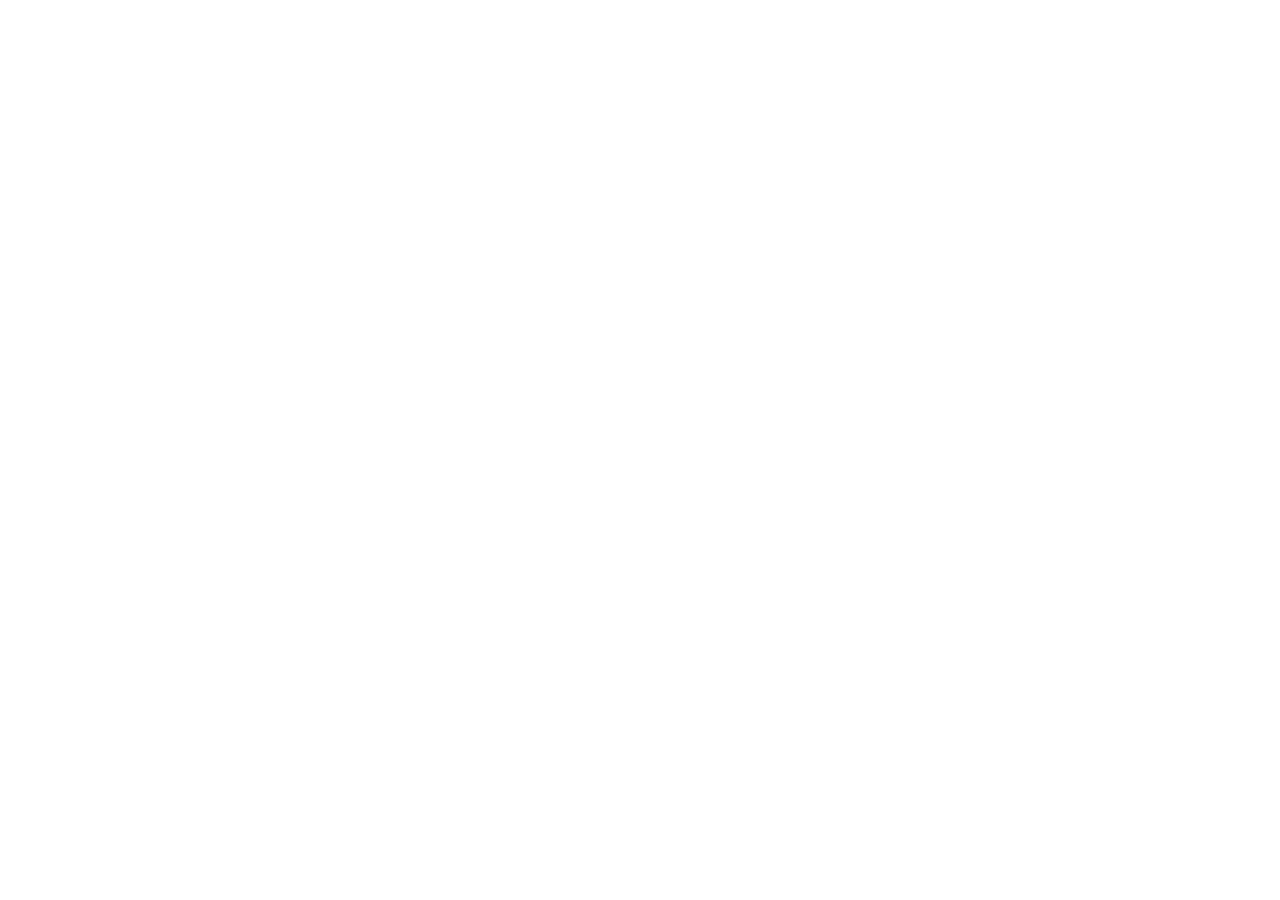
==== commit 58fb6829: "Add files via upload" ====
--- a/index.html
+++ b/index.html
@@ -1,32 +1,15 @@
 <!DOCTYPE html>
 <html lang="zh-CN">
   <head>
-    <link rel="stylesheet" href="./assets/uni.381c2fe9.css">
+    <link rel="stylesheet" href="/union-smart-service/assets/uni.381c2fe9.css">
 
     <meta charset="UTF-8" />
     <meta name="viewport" content="width=device-width, initial-scale=1.0, maximum-scale=1.0, minimum-scale=1.0, user-scalable=no, viewport-fit=cover" />
     <title>工会智慧服务</title>
     <!--preload-links-->
     <!--app-context-->
-    <script type="module" crossorigin src="./assets/index-ma3lg99u.js"></script>
-    <link rel="stylesheet" crossorigin href="./assets/index-DPp4kumY.css">
-    <script>
-      // 处理 GitHub Pages 重定向
-      (function() {
-        var search = window.location.search;
-        var match = search.match(/[?&]redirect=([^&]+)/);
-        if (match) {
-          var redirectPath = decodeURIComponent(match[1]);
-          // 移除 redirect 参数，保留其他参数
-          var newSearch = search.replace(/[?&]redirect=[^&]+/, '').replace(/^\?/, '');
-          if (newSearch) {
-            redirectPath += '?' + newSearch;
-          }
-          // 使用 history.replaceState 更新 URL，不刷新页面
-          window.history.replaceState({}, '', redirectPath);
-        }
-      })();
-    </script>
+    <script type="module" crossorigin src="/union-smart-service/assets/index-DxJQyrUQ.js"></script>
+    <link rel="stylesheet" crossorigin href="/union-smart-service/assets/index-DPp4kumY.css">
   </head>
   <body>
     <div id="app"><!--app-html--></div>
